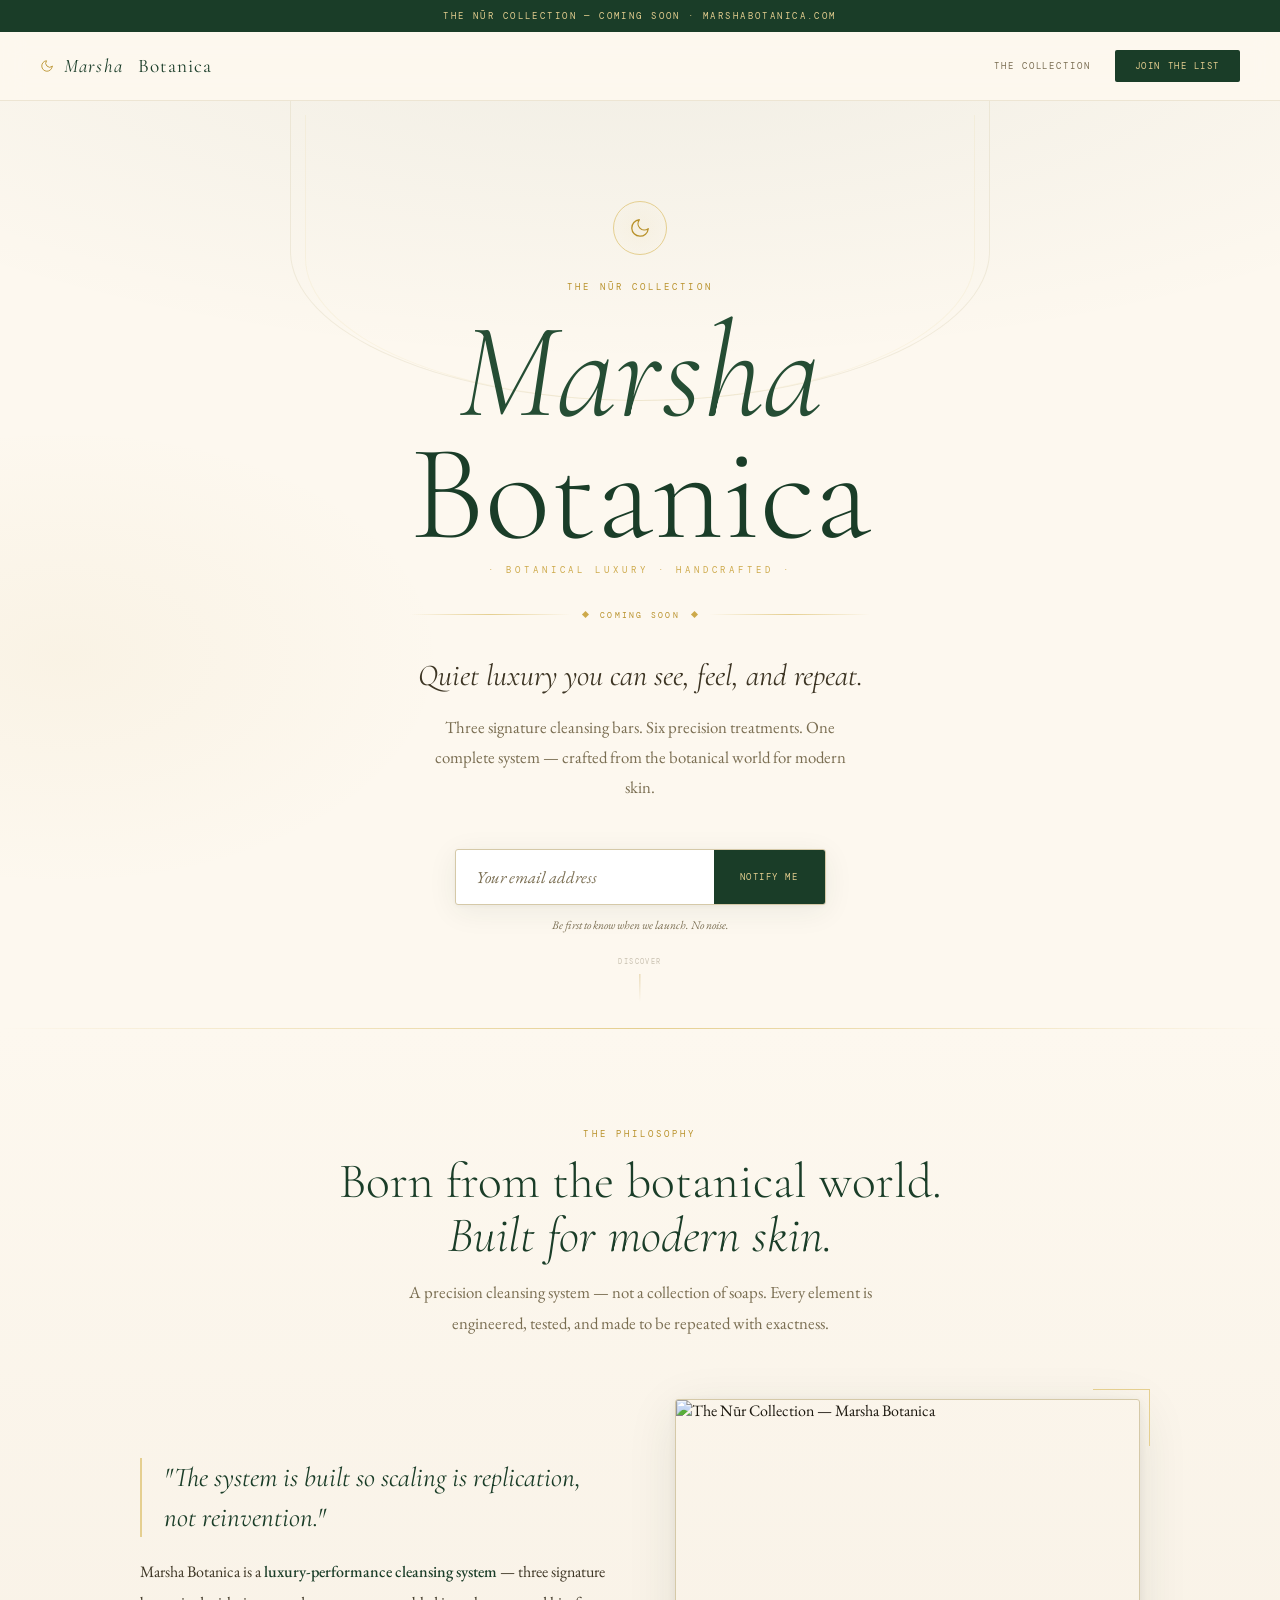
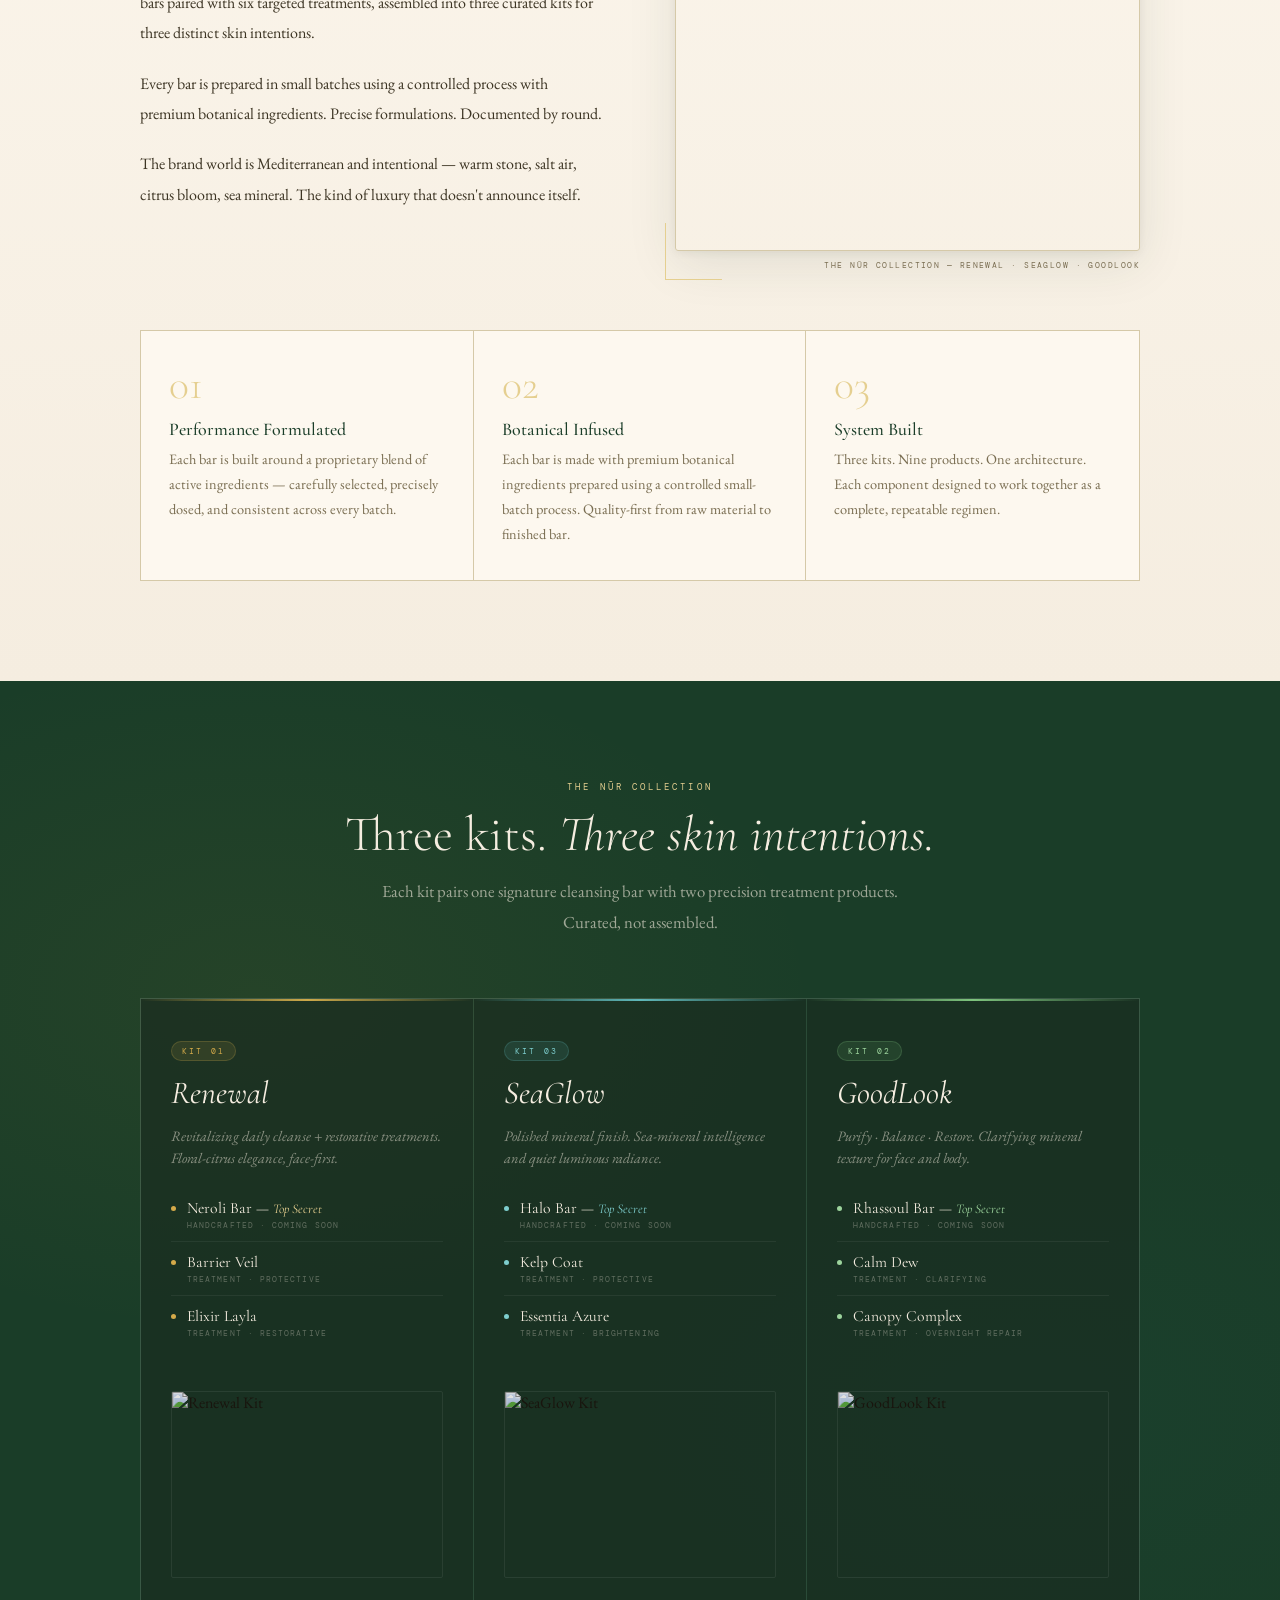
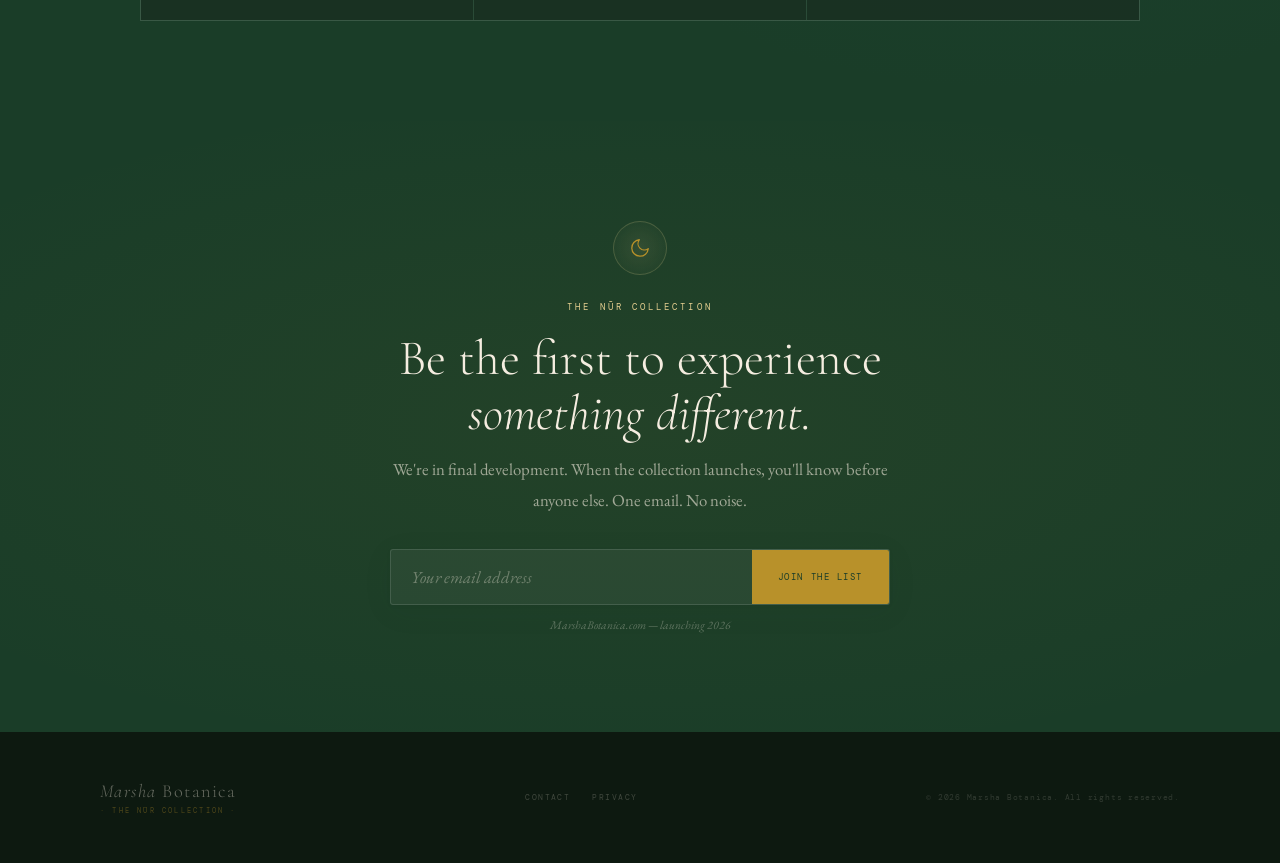
==== index.html @ dfa00654 "Rename 1-index.html to index.html" ====
<!DOCTYPE html>
<html lang="en">
<head>
<meta charset="UTF-8"/>
<meta name="viewport" content="width=device-width, initial-scale=1.0"/>
<title>Marsha Botanica</title>
<link href="https://fonts.googleapis.com/css2?family=Cormorant+Garamond:ital,wght@0,300;0,400;0,500;0,600;1,300;1,400;1,500;1,600&family=EB+Garamond:ital,wght@0,400;0,500;1,400&family=DM+Mono:wght@300;400;500&display=swap" rel="stylesheet"/>

<script>
// ╔══════════════════════════════════════════════════════════════╗
// ║   🌿  MARSHA BOTANICA — LAUNCH CONTROL PANEL                ║
// ║                                                              ║
// ║   Change false → true to turn each feature ON.              ║
// ║   Save the file and push to GitHub. That's it.              ║
// ╚══════════════════════════════════════════════════════════════╝

const SITE = {

  // ── PAGE ─────────────────────────────────────────────────────
  pageTitle:            "Marsha Botanica — Coming Soon",

  // ── ANNOUNCEMENT BAR (thin strip at top of page) ─────────────
  announcementBar:       true,
  announcementText:      "The Nūr Collection — Coming Soon · MarshaBotanica.com",
  //  At launch change to e.g.:
  //  "Now Available — Free shipping on first orders · Shop the Nūr Collection"

  // ── SHOP MODE ─────────────────────────────────────────────────
  //  false = waitlist / pre-launch mode
  //  true  = store is open, show Shop Now everywhere
  shopLive:              false,
  shopUrl:               "https://marshbotanica.myshopify.com",

  // ── HERO CALL-TO-ACTION ───────────────────────────────────────
  //  false = email signup form in hero
  //  true  = "Shop the Collection" button (only shown when shopLive = true)
  heroShopButton:        false,

  // ── NAV LINKS (show/hide each nav item) ──────────────────────
  navShowCollection:     true,
  navShowAbout:          false,   // turn on when About page is ready
  navShowGallery:        false,   // turn on when gallery is ready
  navShowStockist:       false,   // turn on when stockist info is ready

  // ── SECTIONS ─────────────────────────────────────────────────
  showStory:             true,    // Brand philosophy + pillars
  showKits:              true,    // The 3 Nūr Collection kits
  showMSM:               false,   // hidden — not disclosed publicly
  showGallery:           false,   // Photo gallery
  showAbout:             false,   // Founder / about section
  showStockist:          false,   // Where to buy / stockist list
  showEmailCapture:      true,    // Waitlist signup (bottom of page)

  // ── KIT PRICING & CART ───────────────────────────────────────
  //  false = kits show product list only (pre-launch)
  //  true  = kits show price and Add to Cart button
  showKitPrices:         false,
  showAddToCart:         false,
  kitPrices: {
    renewal:   "$68",
    seaglow:   "$68",
    goodlook:  "$68",
  },
  kitShopUrls: {
    renewal:   "#",   // paste Shopify product URL at launch
    seaglow:   "#",
    goodlook:  "#",
  },

  // ── EMAIL CAPTURE → SUPABASE ──────────────────────────────────
  supabaseUrl:           "https://ixvvidyjyajejjfaaajd.supabase.co",
  supabaseAnonKey:       "YOUR_SUPABASE_ANON_KEY",
  // Get anon key from: Supabase → Settings → API → anon public

  // ── SOCIAL LINKS ─────────────────────────────────────────────
  instagramUrl:          "#",     // paste Instagram URL when ready
  showInstagram:         false,

};

// ╔══════════════════════════════════════════════════════════════╗
// ║   END OF CONTROL PANEL — do not edit below this line        ║
// ╚══════════════════════════════════════════════════════════════╝
</script>

<style>
:root {
  --ivory:     #fdf8ef;
  --cream:     #f5ede0;
  --parchment: #f0e8d5;
  --forest:    #1a3d28;
  --forest-2:  #254d34;
  --gold:      #b8912a;
  --gold-2:    #cda94a;
  --gold-pale: #e5cf90;
  --text:      #1c180f;
  --text-2:    #3d3524;
  --text-3:    #7a6e52;
  --border:    #d5c9a8;
}
*{box-sizing:border-box;margin:0;padding:0;}
html{scroll-behavior:smooth;}
body{background:var(--ivory);color:var(--text);font-family:'EB Garamond',serif;overflow-x:hidden;}

/* ── ANNOUNCEMENT BAR ── */
#ann-bar{background:var(--forest);text-align:center;padding:10px 24px;
  font-family:'DM Mono',monospace;font-size:0.54rem;letter-spacing:0.28em;
  text-transform:uppercase;color:var(--gold-pale);}

/* ── NAV ── */
nav{position:sticky;top:0;z-index:100;padding:18px 40px;
  display:flex;align-items:center;justify-content:space-between;
  background:rgba(253,248,239,0.94);backdrop-filter:blur(12px);
  border-bottom:1px solid rgba(213,201,168,0.4);}
.nav-brand{font-family:'Cormorant Garamond',serif;font-size:1.2rem;font-weight:400;
  color:var(--forest);letter-spacing:0.06em;display:flex;align-items:center;
  gap:10px;text-decoration:none;}
.nav-right{display:flex;align-items:center;gap:24px;}
.nav-link{font-family:'DM Mono',monospace;font-size:0.54rem;letter-spacing:0.22em;
  text-transform:uppercase;color:var(--text-3);text-decoration:none;transition:color 0.2s;}
.nav-link:hover{color:var(--forest);}
.nav-cta{font-family:'DM Mono',monospace;font-size:0.54rem;letter-spacing:0.18em;
  text-transform:uppercase;background:var(--forest);color:var(--gold-pale);
  border:none;padding:10px 20px;border-radius:2px;cursor:pointer;
  text-decoration:none;transition:background 0.2s;}
.nav-cta:hover{background:var(--forest-2);}

/* ── HERO ── */
.hero{min-height:100vh;display:flex;flex-direction:column;align-items:center;
  justify-content:center;padding:100px 24px 80px;position:relative;overflow:hidden;
  background:
    radial-gradient(ellipse 140% 70% at 50% -10%,rgba(26,61,40,0.06) 0%,transparent 55%),
    radial-gradient(ellipse 60% 50% at 5% 60%,rgba(184,145,42,0.05) 0%,transparent 50%),
    var(--ivory);}
.hero-arch{position:absolute;top:0;left:50%;transform:translateX(-50%);
  width:min(700px,90vw);height:300px;border:1px solid rgba(213,201,168,0.3);
  border-top:none;border-radius:0 0 50% 50%;pointer-events:none;}
.hero-arch::before{content:'';position:absolute;top:14px;left:14px;right:14px;bottom:-1px;
  border:1px solid rgba(229,207,144,0.15);border-top:none;border-radius:0 0 50% 50%;}
.hero-inner{position:relative;z-index:2;display:flex;flex-direction:column;
  align-items:center;max-width:720px;width:100%;text-align:center;}
.moon-badge{width:54px;height:54px;border:1px solid var(--gold-pale);border-radius:50%;
  display:flex;align-items:center;justify-content:center;margin-bottom:26px;
  background:radial-gradient(circle,rgba(229,207,144,0.1),transparent);}
.moon-badge svg{width:22px;height:22px;}
.eyebrow{font-family:'DM Mono',monospace;font-size:0.55rem;letter-spacing:0.35em;
  color:var(--gold);text-transform:uppercase;margin-bottom:18px;}
.hero-name{font-family:'Cormorant Garamond',serif;font-size:clamp(4rem,11vw,8.5rem);
  font-weight:300;line-height:0.9;color:var(--forest);margin-bottom:8px;}
.hero-name em{font-style:italic;color:var(--forest-2);}
.hero-sub{font-family:'DM Mono',monospace;font-size:0.56rem;letter-spacing:0.44em;
  color:var(--gold-2);text-transform:uppercase;margin-bottom:34px;}
.rule{width:100%;max-width:460px;display:flex;align-items:center;gap:12px;margin:0 auto 34px;}
.rule-line{flex:1;height:1px;background:linear-gradient(90deg,transparent,var(--gold-pale),transparent);}
.rule-gem{width:5px;height:5px;background:var(--gold-2);transform:rotate(45deg);flex-shrink:0;}
.rule-label{font-family:'DM Mono',monospace;font-size:0.5rem;letter-spacing:0.28em;
  color:var(--gold);text-transform:uppercase;white-space:nowrap;}
.hero-tagline{font-family:'Cormorant Garamond',serif;font-size:clamp(1.3rem,3.2vw,1.9rem);
  font-weight:400;font-style:italic;color:var(--text-2);line-height:1.45;
  max-width:500px;margin-bottom:14px;}
.hero-desc{font-size:1.05rem;color:var(--text-3);line-height:1.8;
  max-width:440px;margin-bottom:46px;}

/* ── EMAIL FORM ── */
.form-wrap{width:100%;max-width:500px;margin-bottom:16px;}
.form-row{display:flex;border:1.5px solid var(--border);border-radius:3px;overflow:hidden;
  background:white;box-shadow:0 6px 30px rgba(26,61,40,0.07),0 1px 4px rgba(0,0,0,0.04);}
.form-input{flex:1;border:none;outline:none;padding:16px 20px;
  font-family:'EB Garamond',serif;font-size:1.05rem;color:var(--text);background:transparent;}
.form-input::placeholder{color:var(--text-3);font-style:italic;}
.form-btn{background:var(--forest);border:none;padding:16px 26px;
  font-family:'DM Mono',monospace;font-size:0.54rem;letter-spacing:0.18em;
  text-transform:uppercase;color:var(--gold-pale);cursor:pointer;
  transition:background 0.2s;white-space:nowrap;}
.form-btn:hover{background:var(--forest-2);}
.form-note{font-size:0.73rem;color:var(--text-3);font-style:italic;text-align:center;margin-top:12px;}
.form-success{display:none;padding:18px;border-radius:3px;text-align:center;
  border:1px solid rgba(26,61,40,0.15);background:rgba(26,61,40,0.04);}
.form-success p{font-family:'Cormorant Garamond',serif;font-size:1.1rem;font-style:italic;color:var(--forest);}

/* ── SHOP BUTTON ── */
.shop-btn{display:inline-block;background:var(--forest);color:var(--gold-pale);
  font-family:'DM Mono',monospace;font-size:0.6rem;letter-spacing:0.2em;
  text-transform:uppercase;padding:18px 44px;border-radius:2px;text-decoration:none;
  transition:background 0.2s;border:none;cursor:pointer;margin-bottom:14px;}
.shop-btn:hover{background:var(--forest-2);}
.shop-btn-ghost{font-family:'DM Mono',monospace;font-size:0.52rem;letter-spacing:0.18em;
  text-transform:uppercase;color:var(--text-3);text-decoration:none;
  border-bottom:1px solid var(--border);padding-bottom:2px;display:inline-block;
  margin-top:8px;transition:color 0.2s;}
.shop-btn-ghost:hover{color:var(--forest);}

.hero-scroll{position:absolute;bottom:26px;left:50%;transform:translateX(-50%);
  display:flex;flex-direction:column;align-items:center;gap:8px;
  opacity:0.4;animation:bob 2.8s ease-in-out infinite;}
.hero-scroll span{font-family:'DM Mono',monospace;font-size:0.44rem;letter-spacing:0.2em;
  color:var(--text-3);text-transform:uppercase;}
.scroll-line{width:1px;height:28px;background:linear-gradient(var(--gold),transparent);}
@keyframes bob{0%,100%{opacity:0.35;transform:translateX(-50%) translateY(0);}
  50%{opacity:0.55;transform:translateX(-50%) translateY(5px);}}

/* ── SHARED ── */
.wrap{max-width:1080px;margin:0 auto;padding:100px 40px;}
.sec-head{text-align:center;margin-bottom:60px;}
.sec-head .eyebrow{margin-bottom:14px;}
.sec-title{font-family:'Cormorant Garamond',serif;font-size:clamp(2rem,5vw,3.1rem);
  font-weight:300;color:var(--forest);line-height:1.1;}
.sec-title em{font-style:italic;}
.sec-body{font-size:1.05rem;color:var(--text-3);line-height:1.85;
  max-width:520px;margin:14px auto 0;}

/* ── STORY ── */
.story-section{background:linear-gradient(180deg,var(--ivory),var(--cream));position:relative;}
.story-section::before{content:'';position:absolute;top:0;left:0;right:0;height:1px;
  background:linear-gradient(90deg,transparent,var(--gold-pale),transparent);}
.story-grid{display:grid;grid-template-columns:1fr 1fr;gap:70px;align-items:center;}
.story-copy{display:flex;flex-direction:column;gap:20px;}
.story-pull{font-family:'Cormorant Garamond',serif;font-size:clamp(1.3rem,2.6vw,1.7rem);
  font-weight:400;font-style:italic;color:var(--forest);line-height:1.45;
  border-left:2px solid var(--gold-pale);padding-left:22px;}
.story-p{font-size:1rem;color:var(--text-2);line-height:1.9;}
.story-p strong{color:var(--forest);font-weight:500;}
.story-img-wrap{position:relative;}
.story-img-frame{border-radius:3px;overflow:hidden;border:1px solid var(--border);
  box-shadow:0 12px 50px rgba(26,61,40,0.1),0 2px 8px rgba(0,0,0,0.06);}
.story-img-frame img{width:100%;height:450px;object-fit:cover;object-position:center top;display:block;}
.story-img-cap{font-family:'DM Mono',monospace;font-size:0.5rem;letter-spacing:0.18em;
  color:var(--text-3);text-transform:uppercase;text-align:right;margin-top:9px;}
.story-img-wrap::before{content:'';position:absolute;top:-10px;right:-10px;
  width:56px;height:56px;border-top:1.5px solid var(--gold-pale);
  border-right:1.5px solid var(--gold-pale);pointer-events:none;}
.story-img-wrap::after{content:'';position:absolute;bottom:-10px;left:-10px;
  width:56px;height:56px;border-bottom:1.5px solid var(--gold-pale);
  border-left:1.5px solid var(--gold-pale);pointer-events:none;}
.pillars{display:grid;grid-template-columns:repeat(3,1fr);border:1px solid var(--border);margin-top:60px;}
.pillar{padding:34px 28px;border-right:1px solid var(--border);background:var(--ivory);transition:background 0.2s;}
.pillar:last-child{border-right:none;}
.pillar:hover{background:rgba(26,61,40,0.025);}
.p-num{font-family:'Cormorant Garamond',serif;font-size:2.6rem;font-weight:300;
  color:var(--gold-pale);line-height:1;margin-bottom:12px;}
.p-title{font-family:'Cormorant Garamond',serif;font-size:1.12rem;font-weight:500;
  color:var(--forest);margin-bottom:7px;}
.p-text{font-size:0.9rem;color:var(--text-3);line-height:1.72;}

/* ── KITS ── */
.kits-section{background:var(--forest);position:relative;overflow:hidden;}
.kits-section::before{content:'';position:absolute;inset:0;
  background:radial-gradient(ellipse 80% 60% at 20% 30%,rgba(184,145,42,0.07) 0%,transparent 55%),
             radial-gradient(ellipse 70% 50% at 80% 70%,rgba(30,92,94,0.09) 0%,transparent 55%);}
.kits-wrap{max-width:1080px;margin:0 auto;padding:100px 40px;position:relative;z-index:1;}
.kits-section .sec-title{color:var(--cream);}
.kits-section .sec-body{color:rgba(245,237,224,0.6);}
.kits-section .eyebrow{color:var(--gold-pale);}
.kits-grid{display:grid;grid-template-columns:repeat(3,1fr);gap:1px;
  background:rgba(255,255,255,0.07);border:1px solid rgba(255,255,255,0.07);margin-top:16px;}
.kit{padding:42px 30px;background:rgba(12,28,18,0.55);display:flex;flex-direction:column;
  gap:16px;position:relative;overflow:hidden;transition:background 0.25s;}
.kit:hover{background:rgba(18,38,24,0.75);}
.kit-topbar{position:absolute;top:0;left:0;right:0;height:2px;}
.kit.renewal .kit-topbar{background:linear-gradient(90deg,transparent,#cda94a,transparent);}
.kit.seaglow  .kit-topbar{background:linear-gradient(90deg,transparent,#5fb8ba,transparent);}
.kit.goodlook .kit-topbar{background:linear-gradient(90deg,transparent,#7ec47e,transparent);}
.kit-badge{font-family:'DM Mono',monospace;font-size:0.5rem;letter-spacing:0.28em;
  text-transform:uppercase;padding:4px 10px;border-radius:20px;align-self:flex-start;}
.kit.renewal .kit-badge{background:rgba(205,169,74,0.12);color:#d4aa4a;border:1px solid rgba(205,169,74,0.22);}
.kit.seaglow  .kit-badge{background:rgba(95,184,186,0.12);color:#7ecece;border:1px solid rgba(95,184,186,0.22);}
.kit.goodlook .kit-badge{background:rgba(126,196,126,0.12);color:#9dd49d;border:1px solid rgba(126,196,126,0.22);}
.kit-name{font-family:'Cormorant Garamond',serif;font-size:2rem;font-weight:400;
  font-style:italic;color:var(--cream);line-height:1;}
.kit-tagline{font-size:0.9rem;color:rgba(245,237,224,0.5);font-style:italic;line-height:1.5;}
.kit-products{display:flex;flex-direction:column;margin-top:4px;}
.kit-product{display:flex;align-items:flex-start;gap:11px;
  padding:11px 0;border-bottom:1px solid rgba(255,255,255,0.06);}
.kit-product:last-child{border-bottom:none;}
.kp-dot{width:5px;height:5px;border-radius:50%;flex-shrink:0;margin-top:7px;}
.kit.renewal .kp-dot{background:#d4aa4a;}
.kit.seaglow  .kp-dot{background:#7ecece;}
.kit.goodlook .kp-dot{background:#9dd49d;}
.kp-name{font-family:'Cormorant Garamond',serif;font-size:0.98rem;color:var(--cream);}
.kp-type{font-family:'DM Mono',monospace;font-size:0.48rem;letter-spacing:0.14em;
  text-transform:uppercase;color:rgba(245,237,224,0.32);margin-top:2px;}
.kit-price-tag{font-family:'Cormorant Garamond',serif;font-size:1.5rem;
  color:var(--gold-pale);margin-top:6px;}
.kit-cart-btn{display:block;text-align:center;padding:13px;margin-top:6px;border-radius:2px;
  font-family:'DM Mono',monospace;font-size:0.52rem;letter-spacing:0.18em;
  text-transform:uppercase;text-decoration:none;transition:opacity 0.2s;border:none;cursor:pointer;}
.kit.renewal .kit-cart-btn{background:#cda94a;color:var(--forest);}
.kit.seaglow  .kit-cart-btn{background:#5fb8ba;color:var(--forest);}
.kit.goodlook .kit-cart-btn{background:#7ec47e;color:var(--forest);}
.kit-cart-btn:hover{opacity:0.85;}
.kit-photo{margin-top:10px;border-radius:2px;overflow:hidden;border:1px solid rgba(255,255,255,0.07);}
.kit-photo img{width:100%;height:185px;object-fit:cover;object-position:center 25%;display:block;
  filter:brightness(0.88) saturate(0.92);transition:transform 0.4s,filter 0.3s;}
.kit:hover .kit-photo img{transform:scale(1.04);filter:brightness(0.96) saturate(1.02);}

/* ── MSM ── */
.msm-section{background:var(--parchment);position:relative;}
.msm-section::before,.msm-section::after{content:'';position:absolute;left:0;right:0;height:1px;
  background:linear-gradient(90deg,transparent,var(--gold-pale),transparent);}
.msm-section::before{top:0;}.msm-section::after{bottom:0;}
.msm-grid{display:grid;grid-template-columns:1fr 1.5fr;gap:70px;align-items:start;}
.msm-stats{display:flex;flex-direction:column;gap:1px;}
.stat-card{background:var(--ivory);border:1px solid var(--border);padding:24px 26px;transition:border-color 0.2s;}
.stat-card:hover{border-color:var(--gold-pale);}
.stat-label{font-family:'DM Mono',monospace;font-size:0.5rem;letter-spacing:0.22em;
  text-transform:uppercase;color:var(--gold);margin-bottom:5px;}
.stat-val{font-family:'Cormorant Garamond',serif;font-size:1.4rem;font-weight:500;
  color:var(--forest);margin-bottom:4px;}
.stat-note{font-size:0.87rem;color:var(--text-3);line-height:1.65;}
.msm-copy{display:flex;flex-direction:column;gap:18px;}
.msm-title{font-family:'Cormorant Garamond',serif;font-size:clamp(1.8rem,3.8vw,2.6rem);
  font-weight:300;color:var(--forest);line-height:1.15;}
.msm-title em{font-style:italic;}
.msm-p{font-size:1rem;color:var(--text-2);line-height:1.9;}
.msm-note{font-family:'DM Mono',monospace;font-size:0.58rem;letter-spacing:0.12em;color:var(--gold);
  line-height:1.7;border-left:2px solid var(--gold-pale);padding:10px 16px;
  background:rgba(184,145,42,0.03);}

/* ── GALLERY ── */
.gallery-section{background:var(--cream);position:relative;}
.gallery-section::before{content:'';position:absolute;top:0;left:0;right:0;height:1px;
  background:linear-gradient(90deg,transparent,var(--gold-pale),transparent);}
.gallery-grid{display:grid;grid-template-columns:repeat(3,1fr);gap:3px;margin-top:48px;}
.gallery-cell{overflow:hidden;border-radius:2px;aspect-ratio:1;}
.gallery-cell img{width:100%;height:100%;object-fit:cover;transition:transform 0.4s;}
.gallery-cell:hover img{transform:scale(1.04);}
.gallery-placeholder{background:rgba(26,61,40,0.04);border:1px dashed var(--border);
  display:flex;align-items:center;justify-content:center;aspect-ratio:1;border-radius:2px;}
.gallery-placeholder span{font-family:'DM Mono',monospace;font-size:0.5rem;
  letter-spacing:0.18em;text-transform:uppercase;color:var(--text-3);}

/* ── ABOUT (placeholder) ── */
.about-section{background:var(--ivory);position:relative;}
.about-section::before{content:'';position:absolute;top:0;left:0;right:0;height:1px;
  background:linear-gradient(90deg,transparent,var(--gold-pale),transparent);}

/* ── STOCKIST (placeholder) ── */
.stockist-section{background:var(--cream);position:relative;}

/* ── NOTIFY / BOTTOM CTA ── */
.notify-section{background:var(--forest);text-align:center;position:relative;overflow:hidden;}
.notify-section::before{content:'';position:absolute;inset:0;
  background:radial-gradient(ellipse 100% 80% at 50% 50%,rgba(184,145,42,0.06) 0%,transparent 70%);}
.notify-inner{max-width:580px;margin:0 auto;padding:100px 24px;position:relative;z-index:1;}
.notify-section .sec-title{color:var(--cream);}
.notify-section .sec-body{color:rgba(245,237,224,0.6);}
.notify-section .eyebrow{color:var(--gold-pale);}
.notify-form .form-row{border-color:rgba(255,255,255,0.12);background:rgba(255,255,255,0.05);}
.notify-form .form-input{color:var(--cream);}
.notify-form .form-input::placeholder{color:rgba(245,237,224,0.35);}
.notify-form .form-btn{background:var(--gold);color:var(--forest);}
.notify-form .form-btn:hover{background:var(--gold-2);}
.notify-form .form-note{color:rgba(245,237,224,0.3);}
.notify-form .form-success{border-color:rgba(205,169,74,0.3);background:rgba(205,169,74,0.08);}
.notify-form .form-success p{color:var(--gold-pale);}

/* ── FOOTER ── */
footer{background:#0d1910;padding:48px 40px;}
.footer-inner{max-width:1080px;margin:0 auto;display:flex;align-items:center;
  justify-content:space-between;flex-wrap:wrap;gap:20px;}
.footer-brand-name{font-family:'Cormorant Garamond',serif;font-size:1.15rem;font-weight:300;
  color:rgba(245,237,224,0.38);letter-spacing:0.08em;}
.footer-brand-sub{font-family:'DM Mono',monospace;font-size:0.46rem;letter-spacing:0.3em;
  text-transform:uppercase;color:rgba(184,145,42,0.38);margin-top:4px;}
.footer-links{display:flex;gap:22px;flex-wrap:wrap;}
.footer-links a{font-family:'DM Mono',monospace;font-size:0.5rem;letter-spacing:0.18em;
  text-transform:uppercase;color:rgba(245,237,224,0.22);text-decoration:none;transition:color 0.2s;}
.footer-links a:hover{color:var(--gold-pale);}
.footer-copy{font-family:'DM Mono',monospace;font-size:0.48rem;
  color:rgba(245,237,224,0.16);letter-spacing:0.1em;}

/* ── ANIMATION ── */
.reveal{opacity:0;transform:translateY(20px);transition:opacity 0.72s ease,transform 0.72s ease;}
.reveal.in{opacity:1;transform:translateY(0);}
.reveal.d1{transition-delay:0.1s;}.reveal.d2{transition-delay:0.21s;}
.reveal.d3{transition-delay:0.32s;}.reveal.d4{transition-delay:0.43s;}

/* ── RESPONSIVE ── */
@media(max-width:820px){
  nav{padding:14px 18px;}
  .wrap,.kits-wrap{padding:68px 18px;}
  .story-grid,.msm-grid{grid-template-columns:1fr;gap:40px;}
  .story-img-wrap{display:none;}
  .kits-grid,.pillars,.gallery-grid{grid-template-columns:1fr;}
  .pillar{border-right:none;border-bottom:1px solid var(--border);}
  .pillar:last-child{border-bottom:none;}
  .footer-inner{flex-direction:column;align-items:flex-start;}
}
</style>
</head>
<body>

<!-- ══════════════════════════ ANNOUNCEMENT BAR ══ -->
<div id="ann-bar"></div>

<!-- ══════════════════════════════════════ NAV ══ -->
<nav>
  <a href="#" class="nav-brand">
    <svg width="14" height="14" viewBox="0 0 24 24" fill="none">
      <path d="M21 12.79A9 9 0 1 1 11.21 3 7 7 0 0 0 21 12.79z" stroke="#b8912a" stroke-width="1.5" stroke-linecap="round" stroke-linejoin="round"/>
    </svg>
    <em style="font-style:italic">Marsha</em>&nbsp;Botanica
  </a>
  <div class="nav-right" id="nav-right"></div>
</nav>

<!-- ══════════════════════════════════════ HERO ══ -->
<section class="hero">
  <div class="hero-arch"></div>
  <div class="hero-inner">
    <div class="moon-badge">
      <svg viewBox="0 0 24 24" fill="none"><path d="M21 12.79A9 9 0 1 1 11.21 3 7 7 0 0 0 21 12.79z" stroke="#b8912a" stroke-width="1.4" stroke-linecap="round" stroke-linejoin="round"/></svg>
    </div>
    <p class="eyebrow">The Nūr Collection</p>
    <h1 class="hero-name"><em>Marsha</em><br>Botanica</h1>
    <p class="hero-sub">· Botanical Luxury · Handcrafted ·</p>
    <div class="rule">
      <div class="rule-line"></div>
      <div class="rule-gem"></div>
      <span class="rule-label" id="hero-badge"></span>
      <div class="rule-gem"></div>
      <div class="rule-line"></div>
    </div>
    <p class="hero-tagline">Quiet luxury you can see, feel, and repeat.</p>
    <p class="hero-desc">Three signature cleansing bars. Six precision treatments. One complete system — crafted from the botanical world for modern skin.</p>
    <div id="hero-cta"></div>
  </div>
  <div class="hero-scroll">
    <span>Discover</span>
    <div class="scroll-line"></div>
  </div>
</section>

<!-- ══════════════════════════════════ STORY ══ -->
<section class="story-section" id="story-section">
  <div class="wrap">
    <div class="sec-head reveal">
      <p class="eyebrow">The Philosophy</p>
      <h2 class="sec-title">Born from the botanical world.<br><em>Built for modern skin.</em></h2>
      <p class="sec-body">A precision cleansing system — not a collection of soaps. Every element is engineered, tested, and made to be repeated with exactness.</p>
    </div>
    <div class="story-grid">
      <div class="story-copy reveal d1">
        <p class="story-pull">"The system is built so scaling is replication, not reinvention."</p>
        <p class="story-p">Marsha Botanica is a <strong>luxury-performance cleansing system</strong> — three signature bars paired with six targeted treatments, assembled into three curated kits for three distinct skin intentions.</p>
        <p class="story-p">Every bar is prepared in small batches using a controlled process with premium botanical ingredients. Precise formulations. Documented by round.</p>
        <p class="story-p">The brand world is Mediterranean and intentional — warm stone, salt air, citrus bloom, sea mineral. The kind of luxury that doesn't announce itself.</p>
      </div>
      <div class="story-img-wrap reveal d2">
        <div class="story-img-frame">
          <img src="img-display-all.png" alt="The Nūr Collection — Marsha Botanica"/>
        </div>
        <p class="story-img-cap">The Nūr Collection — Renewal · SeaGlow · GoodLook</p>
      </div>
    </div>
    <div class="pillars reveal d1">
      <div class="pillar">
        <div class="p-num">01</div>
        <div class="p-title">Performance Formulated</div>
        <p class="p-text">Each bar is built around a proprietary blend of active ingredients — carefully selected, precisely dosed, and consistent across every batch.</p>
      </div>
      <div class="pillar">
        <div class="p-num">02</div>
        <div class="p-title">Botanical Infused</div>
        <p class="p-text">Each bar is made with premium botanical ingredients prepared using a controlled small-batch process. Quality-first from raw material to finished bar.</p>
      </div>
      <div class="pillar">
        <div class="p-num">03</div>
        <div class="p-title">System Built</div>
        <p class="p-text">Three kits. Nine products. One architecture. Each component designed to work together as a complete, repeatable regimen.</p>
      </div>
    </div>
  </div>
</section>

<!-- ══════════════════════════════════════ KITS ══ -->
<section class="kits-section" id="kits-section">
  <div class="kits-wrap">
    <div class="sec-head reveal">
      <p class="eyebrow">The Nūr Collection</p>
      <h2 class="sec-title">Three kits. <em>Three skin intentions.</em></h2>
      <p class="sec-body">Each kit pairs one signature cleansing bar with two precision treatment products. Curated, not assembled.</p>
    </div>
    <div class="kits-grid">

      <div class="kit renewal reveal d1">
        <div class="kit-topbar"></div>
        <span class="kit-badge">Kit 01</span>
        <div class="kit-name">Renewal</div>
        <div class="kit-tagline">Revitalizing daily cleanse + restorative treatments. Floral-citrus elegance, face-first.</div>
        <div class="kit-products">
          <div class="kit-product"><div class="kp-dot"></div><div><div class="kp-name">Neroli Bar — <em style="color:var(--gold-pale);font-size:0.85em">Top Secret</em></div><div class="kp-type">Handcrafted · Coming Soon</div></div></div>
          <div class="kit-product"><div class="kp-dot"></div><div><div class="kp-name">Barrier Veil</div><div class="kp-type">Treatment · Protective</div></div></div>
          <div class="kit-product"><div class="kp-dot"></div><div><div class="kp-name">Elixir Layla</div><div class="kp-type">Treatment · Restorative</div></div></div>
        </div>
        <div id="commerce-renewal"></div>
        <div class="kit-photo"><img src="img-renewal.png" alt="Renewal Kit"/></div>
      </div>

      <div class="kit seaglow reveal d2">
        <div class="kit-topbar"></div>
        <span class="kit-badge">Kit 03</span>
        <div class="kit-name">SeaGlow</div>
        <div class="kit-tagline">Polished mineral finish. Sea-mineral intelligence and quiet luminous radiance.</div>
        <div class="kit-products">
          <div class="kit-product"><div class="kp-dot"></div><div><div class="kp-name">Halo Bar — <em style="color:#7ecece;font-size:0.85em">Top Secret</em></div><div class="kp-type">Handcrafted · Coming Soon</div></div></div>
          <div class="kit-product"><div class="kp-dot"></div><div><div class="kp-name">Kelp Coat</div><div class="kp-type">Treatment · Protective</div></div></div>
          <div class="kit-product"><div class="kp-dot"></div><div><div class="kp-name">Essentia Azure</div><div class="kp-type">Treatment · Brightening</div></div></div>
        </div>
        <div id="commerce-seaglow"></div>
        <div class="kit-photo"><img src="img-seaglow.png" alt="SeaGlow Kit"/></div>
      </div>

      <div class="kit goodlook reveal d3">
        <div class="kit-topbar"></div>
        <span class="kit-badge">Kit 02</span>
        <div class="kit-name">GoodLook</div>
        <div class="kit-tagline">Purify · Balance · Restore. Clarifying mineral texture for face and body.</div>
        <div class="kit-products">
          <div class="kit-product"><div class="kp-dot"></div><div><div class="kp-name">Rhassoul Bar — <em style="color:#9dd49d;font-size:0.85em">Top Secret</em></div><div class="kp-type">Handcrafted · Coming Soon</div></div></div>
          <div class="kit-product"><div class="kp-dot"></div><div><div class="kp-name">Calm Dew</div><div class="kp-type">Treatment · Clarifying</div></div></div>
          <div class="kit-product"><div class="kp-dot"></div><div><div class="kp-name">Canopy Complex</div><div class="kp-type">Treatment · Overnight Repair</div></div></div>
        </div>
        <div id="commerce-goodlook"></div>
        <div class="kit-photo"><img src="img-goodlook.png" alt="GoodLook Kit"/></div>
      </div>

    </div>
  </div>
</section>

<!-- ingredient section — unlocks at launch -->

<!-- ══════════════════════════════════ GALLERY ══ -->
<section class="gallery-section" id="gallery-section">
  <div class="wrap">
    <div class="sec-head reveal">
      <p class="eyebrow">The Collection</p>
      <h2 class="sec-title">Crafted with <em>intention.</em></h2>
    </div>
    <div class="gallery-grid" id="gallery-grid"></div>
  </div>
</section>

<!-- ═══════════════════════════════════ ABOUT ══ -->
<section class="about-section" id="about-section">
  <div class="wrap">
    <div class="sec-head reveal">
      <p class="eyebrow">The Founder</p>
      <h2 class="sec-title">About <em>Marsha Botanica.</em></h2>
      <p class="sec-body">Coming soon.</p>
    </div>
  </div>
</section>

<!-- ═══════════════════════════════ STOCKIST ══ -->
<section class="stockist-section" id="stockist-section">
  <div class="wrap">
    <div class="sec-head reveal">
      <p class="eyebrow">Where to Find Us</p>
      <h2 class="sec-title">Stockists &amp; <em>Partners.</em></h2>
      <p class="sec-body">Coming soon.</p>
    </div>
  </div>
</section>

<!-- ════════════════════════════════ NOTIFY ══ -->
<section class="notify-section" id="notify-section">
  <div class="notify-inner" id="notify-inner"></div>
</section>

<!-- ══════════════════════════════════ FOOTER ══ -->
<footer>
  <div class="footer-inner">
    <div>
      <div class="footer-brand-name"><em>Marsha</em> Botanica</div>
      <div class="footer-brand-sub">· The Nūr Collection ·</div>
    </div>
    <div class="footer-links" id="footer-links"></div>
    <p class="footer-copy">© 2026 Marsha Botanica. All rights reserved.</p>
  </div>
</footer>

<script>
(function() {

  // ── PAGE TITLE
  document.title = SITE.pageTitle;

  // ── ANNOUNCEMENT BAR
  const bar = document.getElementById('ann-bar');
  bar.style.display = SITE.announcementBar ? 'block' : 'none';
  if (SITE.announcementBar) bar.textContent = SITE.announcementText;

  // ── HERO BADGE
  document.getElementById('hero-badge').textContent =
    SITE.shopLive ? 'Now Available' : 'Coming Soon';

  // ── NAV
  let nav = '';
  if (SITE.navShowCollection) nav += `<a href="#kits-section" class="nav-link">The Collection</a>`;
  if (SITE.navShowAbout)      nav += `<a href="#about-section" class="nav-link">About</a>`;
  if (SITE.navShowGallery)    nav += `<a href="#gallery-section" class="nav-link">Gallery</a>`;
  if (SITE.navShowStockist)   nav += `<a href="#stockist-section" class="nav-link">Stockist</a>`;
  nav += SITE.shopLive
    ? `<a href="${SITE.shopUrl}" class="nav-cta">Shop Now</a>`
    : `<a href="#notify-section" class="nav-cta">Join the List</a>`;
  document.getElementById('nav-right').innerHTML = nav;

  // ── HERO CTA
  const heroCTA = document.getElementById('hero-cta');
  if (SITE.shopLive && SITE.heroShopButton) {
    heroCTA.innerHTML = `
      <a href="${SITE.shopUrl}" class="shop-btn">Shop the Collection</a><br>
      <a href="#story-section" class="shop-btn-ghost">Learn more</a>`;
  } else if (SITE.showEmailCapture) {
    heroCTA.innerHTML = `
      <div class="form-wrap">
        <form class="form-row" id="hero-form" onsubmit="captureEmail(event,'hero-form','hero-ok')">
          <input class="form-input" type="email" placeholder="Your email address" required/>
          <button class="form-btn" type="submit">Notify Me</button>
        </form>
        <div class="form-success" id="hero-ok"><p>You're on the list. We'll be in touch.</p></div>
        <p class="form-note">Be first to know when we launch. No noise.</p>
      </div>`;
  }

  // ── SECTIONS visibility
  const show = (id, visible) => {
    const el = document.getElementById(id);
    if (el) el.style.display = visible ? '' : 'none';
  };
  show('story-section',    SITE.showStory);
  show('kits-section',     SITE.showKits);
  show('msm-section',      SITE.showMSM);
  show('gallery-section',  SITE.showGallery);
  show('about-section',    SITE.showAbout);
  show('stockist-section', SITE.showStockist);
  show('notify-section',   SITE.showEmailCapture || SITE.shopLive);

  // ── KIT COMMERCE (prices + cart buttons)
  [
    { key: 'renewal',  label: 'Renewal'  },
    { key: 'seaglow',  label: 'SeaGlow'  },
    { key: 'goodlook', label: 'GoodLook' },
  ].forEach(({ key }) => {
    const el = document.getElementById(`commerce-${key}`);
    if (!el) return;
    let html = '';
    if (SITE.showKitPrices)
      html += `<div class="kit-price-tag">${SITE.kitPrices[key]}</div>`;
    if (SITE.showAddToCart && SITE.shopLive)
      html += `<a href="${SITE.kitShopUrls[key]}" class="kit-cart-btn">Add to Cart</a>`;
    el.innerHTML = html;
  });

  // ── GALLERY
  if (SITE.showGallery) {
    const imgs = [
      { src: 'img-renewal.png',     alt: 'Renewal Kit' },
      { src: 'img-seaglow.png',     alt: 'SeaGlow Kit' },
      { src: 'img-goodlook.png',    alt: 'GoodLook Kit' },
      { src: 'img-display-all.png', alt: 'The Nūr Collection' },
      null, null,
    ];
    document.getElementById('gallery-grid').innerHTML = imgs.map(img =>
      img
        ? `<div class="gallery-cell"><img src="${img.src}" alt="${img.alt}"/></div>`
        : `<div class="gallery-placeholder"><span>Coming Soon</span></div>`
    ).join('');
  }

  // ── BOTTOM NOTIFY / SHOP CTA
  const notifyInner = document.getElementById('notify-inner');
  if (notifyInner) {
    const moonSVG = `<div class="moon-badge" style="margin:0 auto 26px;border-color:rgba(229,207,144,0.2);">
      <svg viewBox="0 0 24 24" fill="none"><path d="M21 12.79A9 9 0 1 1 11.21 3 7 7 0 0 0 21 12.79z" stroke="#b8912a" stroke-width="1.4" stroke-linecap="round" stroke-linejoin="round"/></svg>
    </div>`;

    if (SITE.shopLive) {
      notifyInner.innerHTML = `
        ${moonSVG}
        <p class="eyebrow reveal">The Nūr Collection</p>
        <h2 class="sec-title reveal d1">The collection<br><em>is here.</em></h2>
        <p class="sec-body reveal d2" style="margin-bottom:40px">Three signature bars. Six precision treatments. Three curated kits. Ready for you now.</p>
        <a href="${SITE.shopUrl}" class="shop-btn reveal d3">Shop the Collection</a>`;
    } else {
      notifyInner.innerHTML = `
        ${moonSVG}
        <p class="eyebrow reveal">The Nūr Collection</p>
        <h2 class="sec-title reveal d1">Be the first to experience<br><em>something different.</em></h2>
        <p class="sec-body reveal d2">We're in final development. When the collection launches, you'll know before anyone else. One email. No noise.</p>
        <div class="form-wrap notify-form reveal d3" style="margin:32px auto 0">
          <form class="form-row" id="notify-form" onsubmit="captureEmail(event,'notify-form','notify-ok')">
            <input class="form-input" type="email" placeholder="Your email address" required/>
            <button class="form-btn" type="submit">Join the List</button>
          </form>
          <div class="form-success" id="notify-ok"><p>You're on the list. We'll be in touch.</p></div>
          <p class="form-note">MarshaBotanica.com — launching 2026</p>
        </div>`;
    }
  }

  // ── FOOTER LINKS
  let fl = `<a href="mailto:hello@marshbotanica.com">Contact</a>`;
  if (SITE.navShowAbout)    fl += `<a href="#about-section">About</a>`;
  if (SITE.navShowStockist) fl += `<a href="#stockist-section">Stockist</a>`;
  if (SITE.showInstagram)   fl += `<a href="${SITE.instagramUrl}" target="_blank">Instagram</a>`;
  fl += `<a href="#">Privacy</a>`;
  document.getElementById('footer-links').innerHTML = fl;

  // ── SCROLL REVEAL
  const io = new IntersectionObserver(entries =>
    entries.forEach(e => { if (e.isIntersecting) e.target.classList.add('in'); }),
    { threshold: 0.1 }
  );
  document.querySelectorAll('.reveal').forEach(el => io.observe(el));

})();

// ── EMAIL CAPTURE → SUPABASE waitlist table
async function captureEmail(e, formId, successId) {
  e.preventDefault();
  const form    = document.getElementById(formId);
  const success = document.getElementById(successId);
  const email   = form.querySelector('input[type=email]').value;

  try {
    const res = await fetch(`${SITE.supabaseUrl}/rest/v1/waitlist`, {
      method: 'POST',
      headers: {
        'Content-Type':  'application/json',
        'apikey':        SITE.supabaseAnonKey,
        'Authorization': `Bearer ${SITE.supabaseAnonKey}`,
        'Prefer':        'return=minimal',
      },
      body: JSON.stringify({ email, source: 'website' }),
    });
    // 201 = saved  |  409 = duplicate (already on list) — both = success to user
    if (res.ok || res.status === 409) {
      form.style.display    = 'none';
      success.style.display = 'block';
    } else {
      throw new Error(`HTTP ${res.status}`);
    }
  } catch (err) {
    console.error('Email capture error:', err);
    // Show success anyway — never leave user hanging
    form.style.display    = 'none';
    success.style.display = 'block';
  }
}
</script>
</body>
</html>
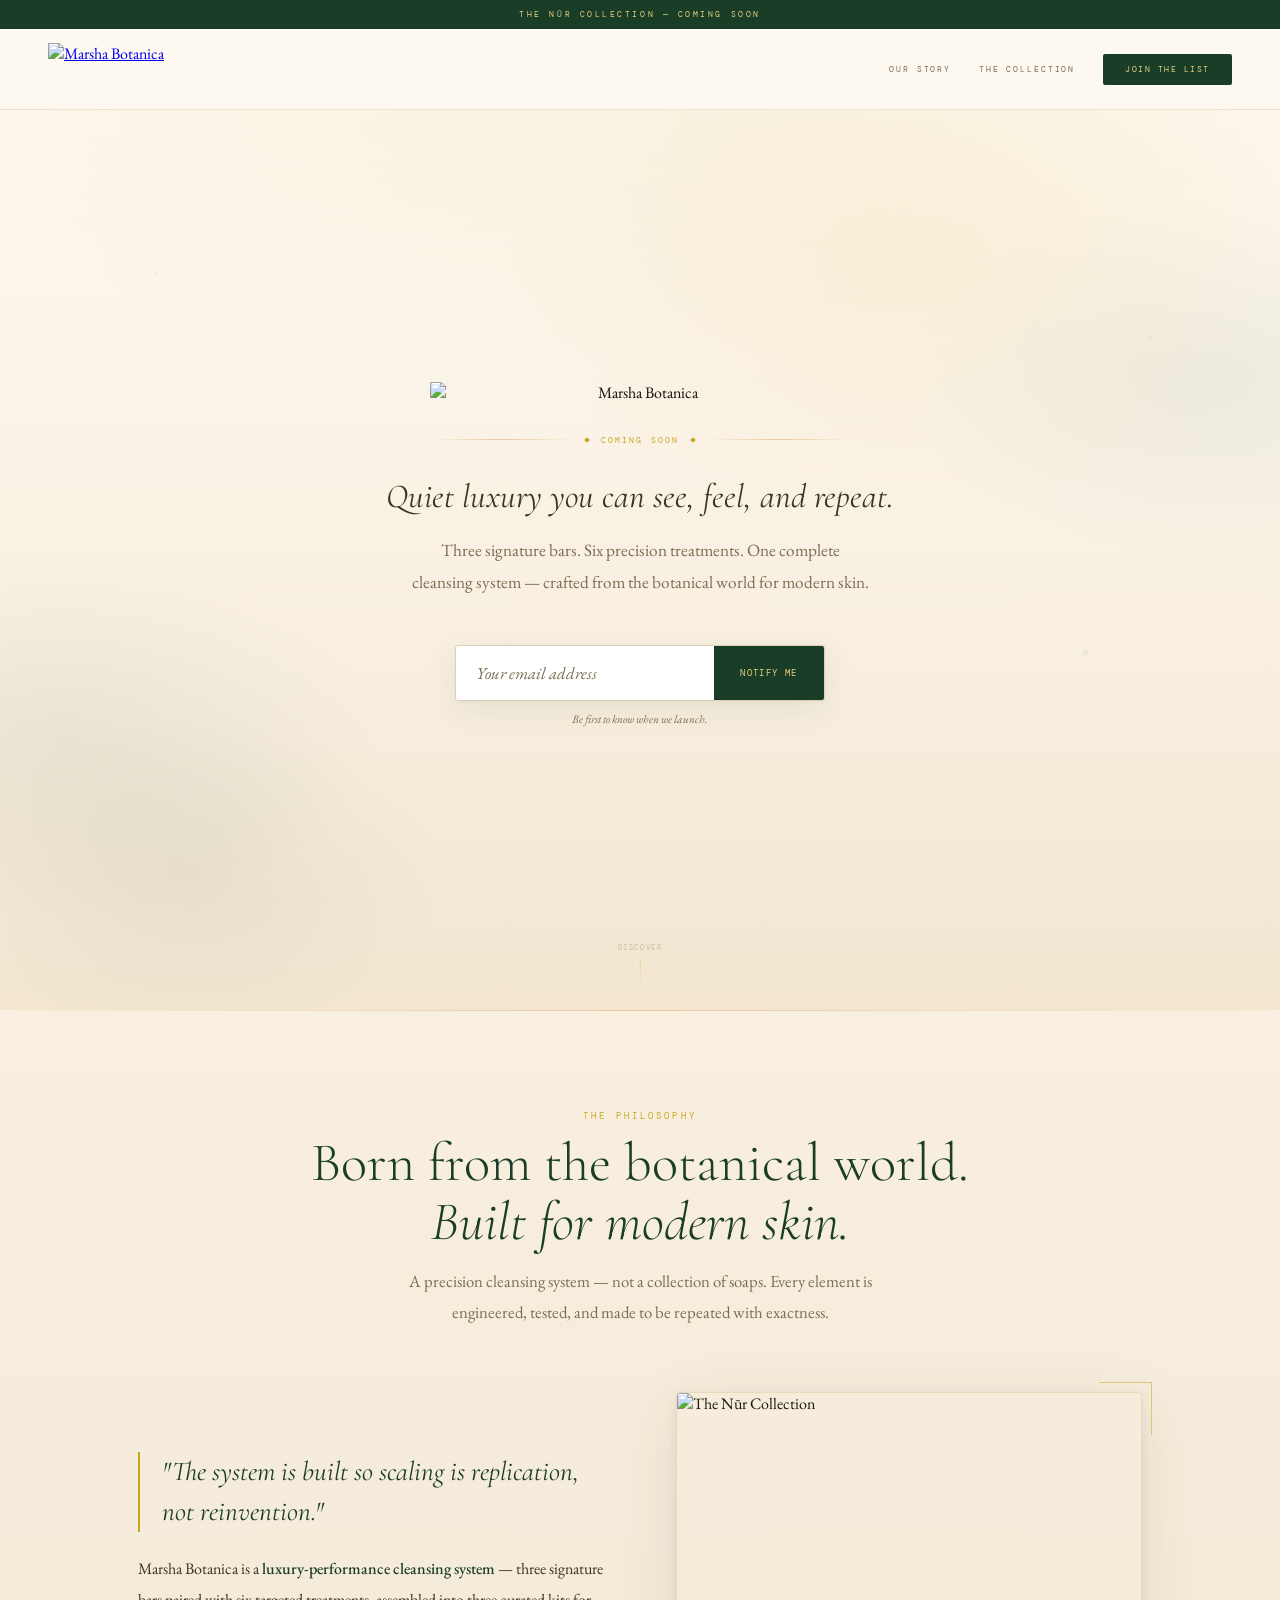
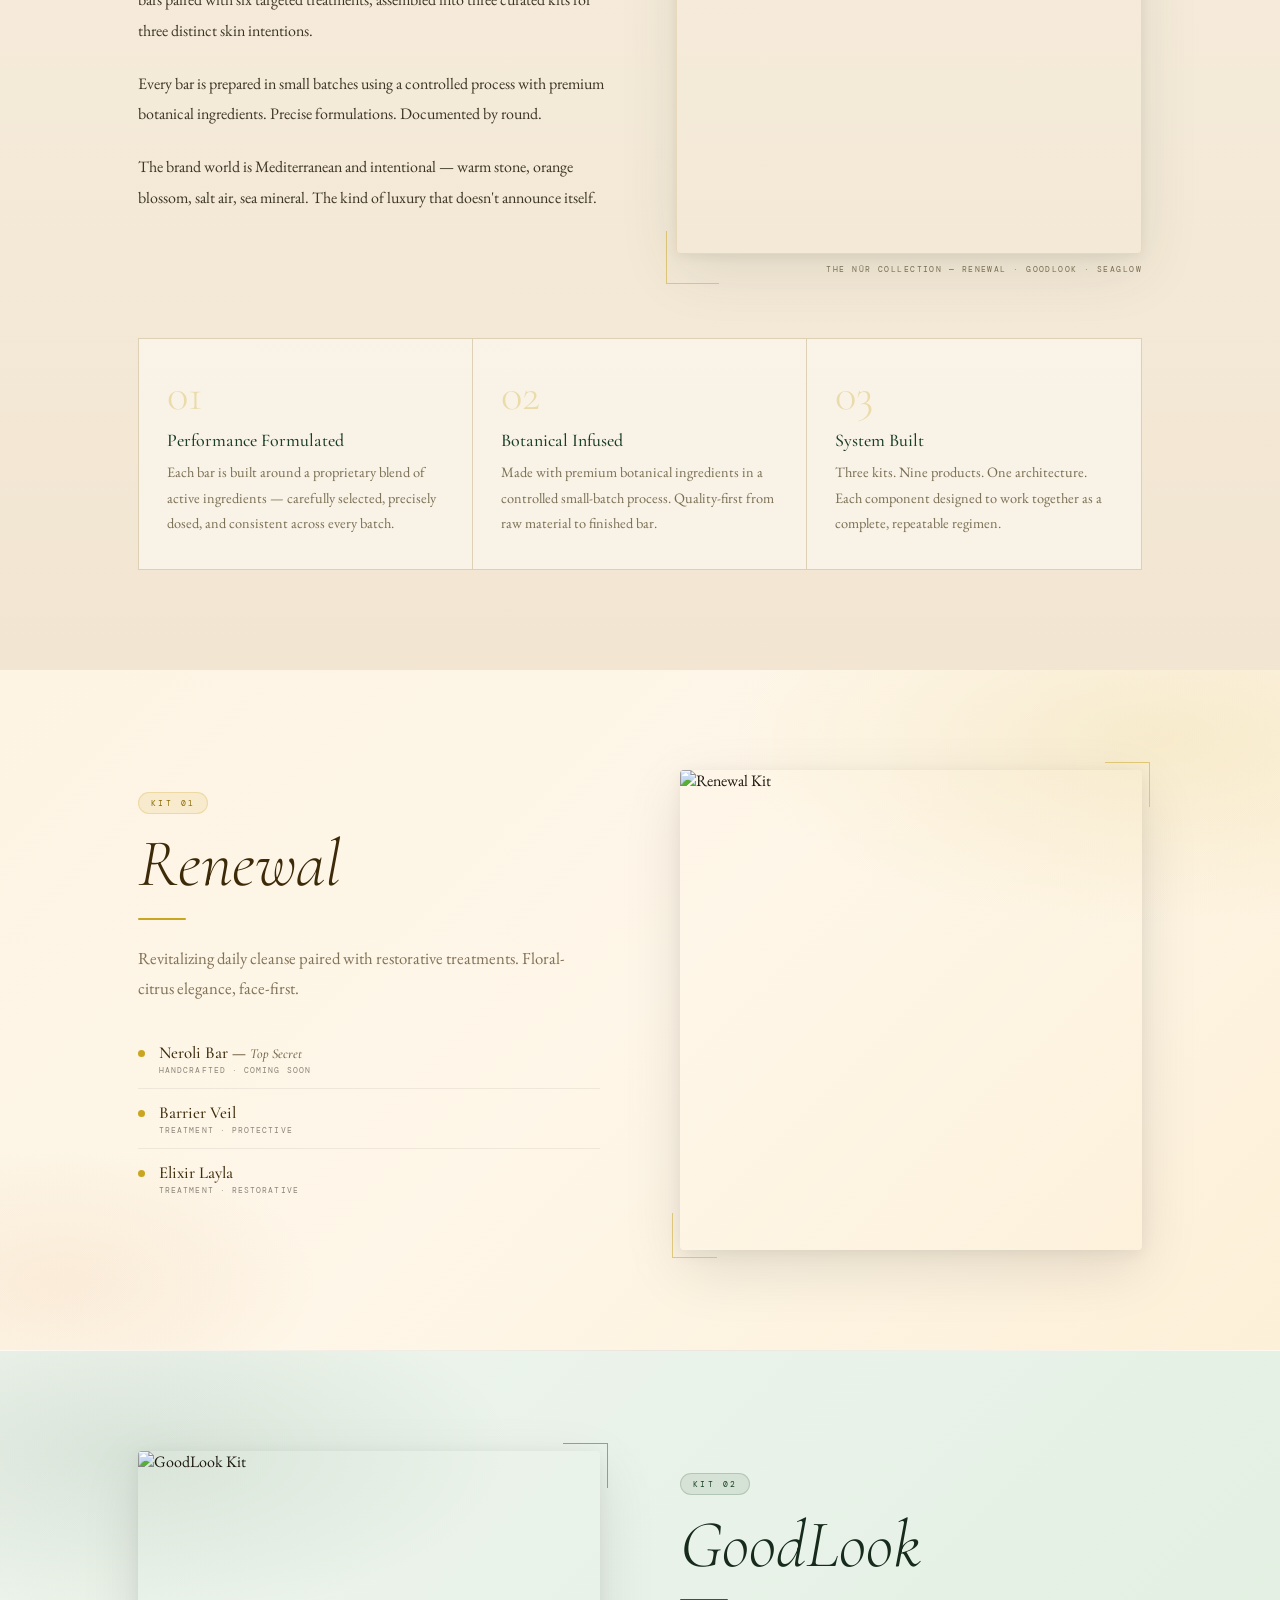
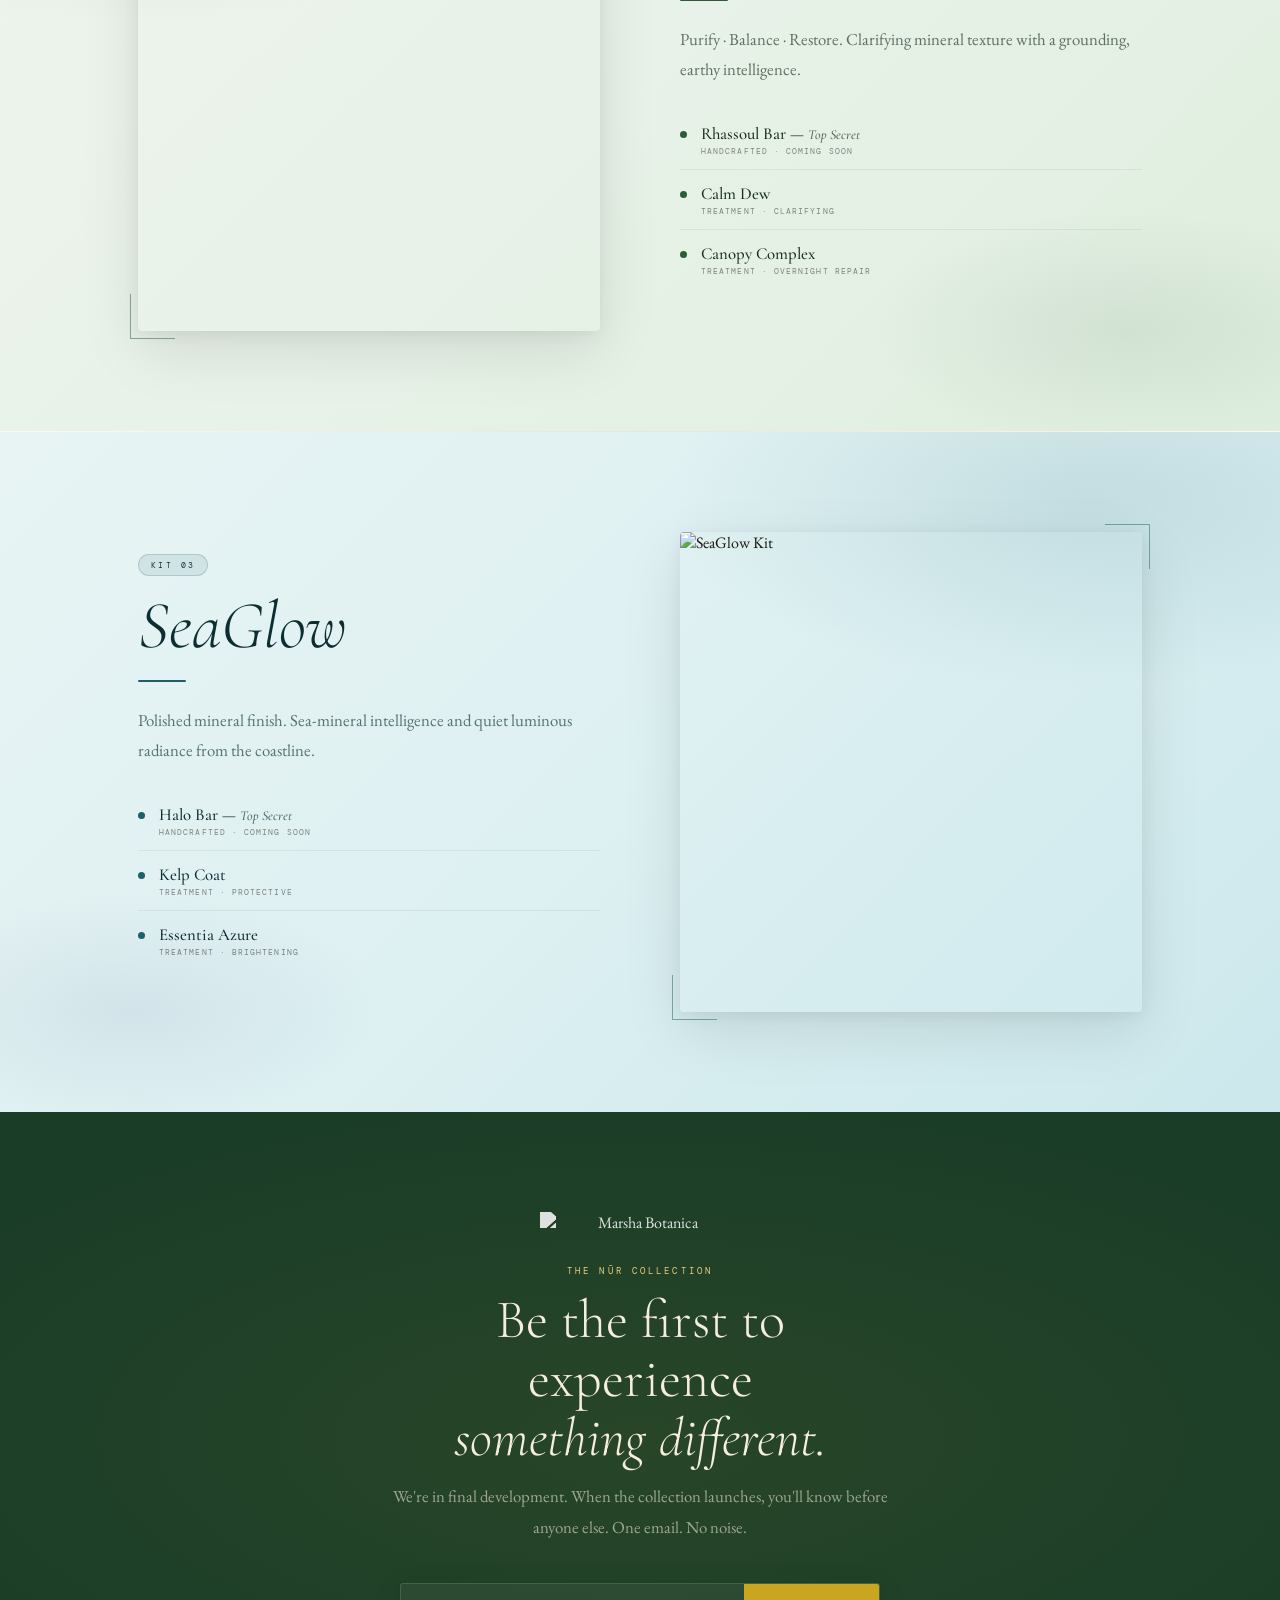
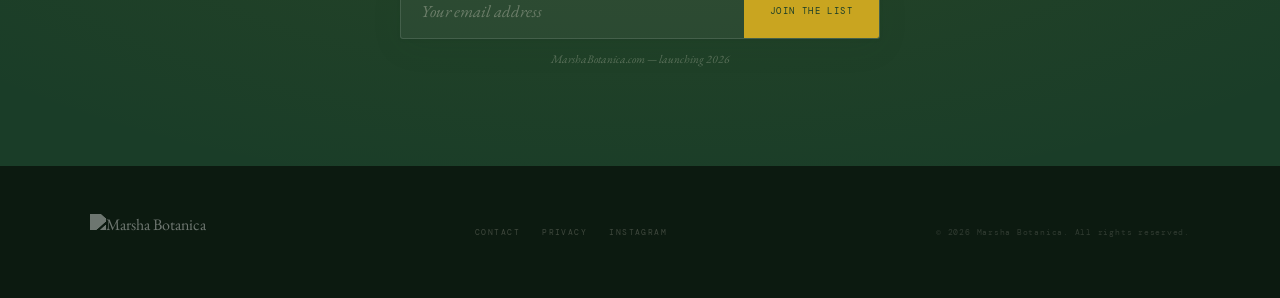
==== commit ec463d90: "Rename 1-index 2.html to index.html" ====
--- a/index.html
+++ b/index.html
@@ -3,435 +3,527 @@
 <head>
 <meta charset="UTF-8"/>
 <meta name="viewport" content="width=device-width, initial-scale=1.0"/>
-<title>Marsha Botanica</title>
-<link href="https://fonts.googleapis.com/css2?family=Cormorant+Garamond:ital,wght@0,300;0,400;0,500;0,600;1,300;1,400;1,500;1,600&family=EB+Garamond:ital,wght@0,400;0,500;1,400&family=DM+Mono:wght@300;400;500&display=swap" rel="stylesheet"/>
+<title>Marsha Botanica — Coming Soon</title>
+<link href="https://fonts.googleapis.com/css2?family=Cormorant+Garamond:ital,wght@0,300;0,400;0,500;0,600;1,300;1,400;1,500;1,600&family=Cinzel:wght@400;500&family=DM+Mono:wght@300;400&family=EB+Garamond:ital,wght@0,400;0,500;1,400&display=swap" rel="stylesheet"/>
 
 <script>
-// ╔══════════════════════════════════════════════════════════════╗
-// ║   🌿  MARSHA BOTANICA — LAUNCH CONTROL PANEL                ║
-// ║                                                              ║
-// ║   Change false → true to turn each feature ON.              ║
-// ║   Save the file and push to GitHub. That's it.              ║
-// ╚══════════════════════════════════════════════════════════════╝
-
 const SITE = {
-
-  // ── PAGE ─────────────────────────────────────────────────────
-  pageTitle:            "Marsha Botanica — Coming Soon",
-
-  // ── ANNOUNCEMENT BAR (thin strip at top of page) ─────────────
-  announcementBar:       true,
-  announcementText:      "The Nūr Collection — Coming Soon · MarshaBotanica.com",
-  //  At launch change to e.g.:
-  //  "Now Available — Free shipping on first orders · Shop the Nūr Collection"
-
-  // ── SHOP MODE ─────────────────────────────────────────────────
-  //  false = waitlist / pre-launch mode
-  //  true  = store is open, show Shop Now everywhere
-  shopLive:              false,
-  shopUrl:               "https://marshbotanica.myshopify.com",
-
-  // ── HERO CALL-TO-ACTION ───────────────────────────────────────
-  //  false = email signup form in hero
-  //  true  = "Shop the Collection" button (only shown when shopLive = true)
-  heroShopButton:        false,
-
-  // ── NAV LINKS (show/hide each nav item) ──────────────────────
-  navShowCollection:     true,
-  navShowAbout:          false,   // turn on when About page is ready
-  navShowGallery:        false,   // turn on when gallery is ready
-  navShowStockist:       false,   // turn on when stockist info is ready
-
-  // ── SECTIONS ─────────────────────────────────────────────────
-  showStory:             true,    // Brand philosophy + pillars
-  showKits:              true,    // The 3 Nūr Collection kits
-  showMSM:               false,   // hidden — not disclosed publicly
-  showGallery:           false,   // Photo gallery
-  showAbout:             false,   // Founder / about section
-  showStockist:          false,   // Where to buy / stockist list
-  showEmailCapture:      true,    // Waitlist signup (bottom of page)
-
-  // ── KIT PRICING & CART ───────────────────────────────────────
-  //  false = kits show product list only (pre-launch)
-  //  true  = kits show price and Add to Cart button
-  showKitPrices:         false,
-  showAddToCart:         false,
-  kitPrices: {
-    renewal:   "$68",
-    seaglow:   "$68",
-    goodlook:  "$68",
-  },
-  kitShopUrls: {
-    renewal:   "#",   // paste Shopify product URL at launch
-    seaglow:   "#",
-    goodlook:  "#",
-  },
-
-  // ── EMAIL CAPTURE → SUPABASE ──────────────────────────────────
-  supabaseUrl:           "https://ixvvidyjyajejjfaaajd.supabase.co",
-  supabaseAnonKey:       "YOUR_SUPABASE_ANON_KEY",
-  // Get anon key from: Supabase → Settings → API → anon public
-
-  // ── SOCIAL LINKS ─────────────────────────────────────────────
-  instagramUrl:          "#",     // paste Instagram URL when ready
-  showInstagram:         false,
-
+  pageTitle:           "Marsha Botanica — Coming Soon",
+  announcementBar:     true,
+  announcementText:    "The Nūr Collection — Coming Soon",
+  shopLive:            false,
+  shopUrl:             "https://marshbotanica.myshopify.com",
+  heroShopButton:      false,
+  showStory:           true,
+  showKits:            true,
+  showEmailCapture:    true,
+  showKitPrices:       false,
+  showAddToCart:       false,
+  kitPrices:           { renewal: "$68", seaglow: "$68", goodlook: "$68" },
+  kitShopUrls:         { renewal: "#", seaglow: "#", goodlook: "#" },
+  supabaseUrl:         "https://ixvvidyjyajejjfaaajd.supabase.co",
+  supabaseAnonKey:     "YOUR_SUPABASE_ANON_KEY",
 };
-
-// ╔══════════════════════════════════════════════════════════════╗
-// ║   END OF CONTROL PANEL — do not edit below this line        ║
-// ╚══════════════════════════════════════════════════════════════╝
 </script>
 
 <style>
 :root {
-  --ivory:     #fdf8ef;
-  --cream:     #f5ede0;
-  --parchment: #f0e8d5;
-  --forest:    #1a3d28;
-  --forest-2:  #254d34;
-  --gold:      #b8912a;
-  --gold-2:    #cda94a;
-  --gold-pale: #e5cf90;
-  --text:      #1c180f;
-  --text-2:    #3d3524;
-  --text-3:    #7a6e52;
-  --border:    #d5c9a8;
-}
+  /* Mediterranean palette */
+  --sun:       #f5ede0;   /* warm parchment */
+  --linen:     #fdf8f0;   /* lightest ivory */
+  --terracotta:#e8c99a;   /* warm sand */
+  --forest:    #1a3d28;   /* deep olive grove */
+  --sage:      #4a7c59;   /* sage green */
+  --cobalt:    #1b3870;   /* Mediterranean sea */
+  --teal:      #1e6068;   /* sea glass */
+  --gold:      #c9a520;   /* orange blossom gold */
+  --gold-lt:   #e8d080;   /* champagne */
+  --amber:     #d4762a;   /* citrus */
+
+  /* Kit colors */
+  --renewal-bg:  #fdf4e4;
+  --renewal-acc: #c9a520;
+  --renewal-ink: #3d2a08;
+
+  --seaglow-bg:  #e8f4f4;
+  --seaglow-acc: #1e6068;
+  --seaglow-ink: #0d2e30;
+
+  --goodlook-bg: #eef4ec;
+  --goodlook-acc:#2d5c38;
+  --goodlook-ink:#162b1c;
+
+  --text:   #1c180f;
+  --text-2: #3d3524;
+  --text-3: #7a6e52;
+  --border: #ddd0b4;
+}
+
 *{box-sizing:border-box;margin:0;padding:0;}
 html{scroll-behavior:smooth;}
-body{background:var(--ivory);color:var(--text);font-family:'EB Garamond',serif;overflow-x:hidden;}
-
-/* ── ANNOUNCEMENT BAR ── */
-#ann-bar{background:var(--forest);text-align:center;padding:10px 24px;
-  font-family:'DM Mono',monospace;font-size:0.54rem;letter-spacing:0.28em;
-  text-transform:uppercase;color:var(--gold-pale);}
+body{background:var(--linen);color:var(--text);font-family:'EB Garamond',serif;overflow-x:hidden;}
+
+/* ── ANNOUNCEMENT ── */
+#ann-bar{
+  background:var(--forest);
+  text-align:center;padding:9px 24px;
+  font-family:'DM Mono',monospace;font-size:0.53rem;
+  letter-spacing:0.3em;text-transform:uppercase;color:var(--gold-lt);
+}
 
 /* ── NAV ── */
-nav{position:sticky;top:0;z-index:100;padding:18px 40px;
+nav{
+  position:sticky;top:0;z-index:100;
+  padding:14px 48px;
   display:flex;align-items:center;justify-content:space-between;
-  background:rgba(253,248,239,0.94);backdrop-filter:blur(12px);
-  border-bottom:1px solid rgba(213,201,168,0.4);}
-.nav-brand{font-family:'Cormorant Garamond',serif;font-size:1.2rem;font-weight:400;
-  color:var(--forest);letter-spacing:0.06em;display:flex;align-items:center;
-  gap:10px;text-decoration:none;}
-.nav-right{display:flex;align-items:center;gap:24px;}
-.nav-link{font-family:'DM Mono',monospace;font-size:0.54rem;letter-spacing:0.22em;
-  text-transform:uppercase;color:var(--text-3);text-decoration:none;transition:color 0.2s;}
+  background:rgba(253,248,240,0.96);backdrop-filter:blur(16px);
+  border-bottom:1px solid rgba(220,208,180,0.5);
+}
+.nav-logo{height:52px;width:auto;display:block;}
+.nav-right{display:flex;align-items:center;gap:28px;}
+.nav-link{
+  font-family:'DM Mono',monospace;font-size:0.53rem;
+  letter-spacing:0.22em;text-transform:uppercase;
+  color:var(--text-3);text-decoration:none;transition:color 0.2s;
+}
 .nav-link:hover{color:var(--forest);}
-.nav-cta{font-family:'DM Mono',monospace;font-size:0.54rem;letter-spacing:0.18em;
-  text-transform:uppercase;background:var(--forest);color:var(--gold-pale);
-  border:none;padding:10px 20px;border-radius:2px;cursor:pointer;
-  text-decoration:none;transition:background 0.2s;}
-.nav-cta:hover{background:var(--forest-2);}
+.nav-cta{
+  font-family:'DM Mono',monospace;font-size:0.53rem;
+  letter-spacing:0.18em;text-transform:uppercase;
+  background:var(--forest);color:var(--gold-lt);
+  border:none;padding:10px 22px;border-radius:2px;
+  cursor:pointer;text-decoration:none;transition:background 0.2s;
+}
+.nav-cta:hover{background:#254d34;}
 
 /* ── HERO ── */
-.hero{min-height:100vh;display:flex;flex-direction:column;align-items:center;
-  justify-content:center;padding:100px 24px 80px;position:relative;overflow:hidden;
+.hero{
+  min-height:100vh;
+  display:flex;flex-direction:column;
+  align-items:center;justify-content:center;
+  padding:80px 24px 80px;
+  position:relative;overflow:hidden;
   background:
-    radial-gradient(ellipse 140% 70% at 50% -10%,rgba(26,61,40,0.06) 0%,transparent 55%),
-    radial-gradient(ellipse 60% 50% at 5% 60%,rgba(184,145,42,0.05) 0%,transparent 50%),
-    var(--ivory);}
-.hero-arch{position:absolute;top:0;left:50%;transform:translateX(-50%);
-  width:min(700px,90vw);height:300px;border:1px solid rgba(213,201,168,0.3);
-  border-top:none;border-radius:0 0 50% 50%;pointer-events:none;}
-.hero-arch::before{content:'';position:absolute;top:14px;left:14px;right:14px;bottom:-1px;
-  border:1px solid rgba(229,207,144,0.15);border-top:none;border-radius:0 0 50% 50%;}
-.hero-inner{position:relative;z-index:2;display:flex;flex-direction:column;
-  align-items:center;max-width:720px;width:100%;text-align:center;}
-.moon-badge{width:54px;height:54px;border:1px solid var(--gold-pale);border-radius:50%;
-  display:flex;align-items:center;justify-content:center;margin-bottom:26px;
-  background:radial-gradient(circle,rgba(229,207,144,0.1),transparent);}
-.moon-badge svg{width:22px;height:22px;}
-.eyebrow{font-family:'DM Mono',monospace;font-size:0.55rem;letter-spacing:0.35em;
-  color:var(--gold);text-transform:uppercase;margin-bottom:18px;}
-.hero-name{font-family:'Cormorant Garamond',serif;font-size:clamp(4rem,11vw,8.5rem);
-  font-weight:300;line-height:0.9;color:var(--forest);margin-bottom:8px;}
-.hero-name em{font-style:italic;color:var(--forest-2);}
-.hero-sub{font-family:'DM Mono',monospace;font-size:0.56rem;letter-spacing:0.44em;
-  color:var(--gold-2);text-transform:uppercase;margin-bottom:34px;}
-.rule{width:100%;max-width:460px;display:flex;align-items:center;gap:12px;margin:0 auto 34px;}
-.rule-line{flex:1;height:1px;background:linear-gradient(90deg,transparent,var(--gold-pale),transparent);}
-.rule-gem{width:5px;height:5px;background:var(--gold-2);transform:rotate(45deg);flex-shrink:0;}
-.rule-label{font-family:'DM Mono',monospace;font-size:0.5rem;letter-spacing:0.28em;
-  color:var(--gold);text-transform:uppercase;white-space:nowrap;}
-.hero-tagline{font-family:'Cormorant Garamond',serif;font-size:clamp(1.3rem,3.2vw,1.9rem);
-  font-weight:400;font-style:italic;color:var(--text-2);line-height:1.45;
-  max-width:500px;margin-bottom:14px;}
-.hero-desc{font-size:1.05rem;color:var(--text-3);line-height:1.8;
-  max-width:440px;margin-bottom:46px;}
-
-/* ── EMAIL FORM ── */
-.form-wrap{width:100%;max-width:500px;margin-bottom:16px;}
-.form-row{display:flex;border:1.5px solid var(--border);border-radius:3px;overflow:hidden;
-  background:white;box-shadow:0 6px 30px rgba(26,61,40,0.07),0 1px 4px rgba(0,0,0,0.04);}
-.form-input{flex:1;border:none;outline:none;padding:16px 20px;
-  font-family:'EB Garamond',serif;font-size:1.05rem;color:var(--text);background:transparent;}
+    radial-gradient(ellipse 120% 60% at 50% -5%, rgba(201,165,32,0.08) 0%, transparent 55%),
+    radial-gradient(ellipse 50% 40% at 5% 70%, rgba(26,61,40,0.06) 0%, transparent 50%),
+    radial-gradient(ellipse 50% 40% at 95% 30%, rgba(30,96,104,0.06) 0%, transparent 50%),
+    linear-gradient(180deg, #fdf8f0 0%, #f8efe0 60%, #f2e6d0 100%);
+}
+
+/* sun burst watercolor wash */
+.hero-wash{
+  position:absolute;inset:0;pointer-events:none;
+  background:
+    radial-gradient(ellipse 55% 45% at 72% 18%, rgba(232,192,90,0.12) 0%, transparent 60%),
+    radial-gradient(ellipse 40% 35% at 15% 85%, rgba(26,61,40,0.06) 0%, transparent 50%);
+}
+
+/* floating botanical dots */
+.hero-dots{position:absolute;inset:0;pointer-events:none;}
+.hero-dots span{
+  position:absolute;border-radius:50%;
+  background:var(--gold);opacity:0.12;
+}
+
+.hero-inner{
+  position:relative;z-index:2;
+  display:flex;flex-direction:column;
+  align-items:center;max-width:760px;width:100%;text-align:center;
+}
+
+/* Logo image in hero */
+.hero-logo{
+  width:min(420px, 85vw);
+  height:auto;
+  margin-bottom:32px;
+  /* The logo has a white/light bg — blend it into the hero */
+  mix-blend-mode:multiply;
+  filter:contrast(1.05);
+}
+
+.eyebrow{
+  font-family:'DM Mono',monospace;font-size:0.54rem;
+  letter-spacing:0.36em;color:var(--gold);
+  text-transform:uppercase;margin-bottom:16px;
+}
+
+.rule{
+  width:100%;max-width:420px;
+  display:flex;align-items:center;gap:12px;
+  margin:0 auto 28px;
+}
+.rule-line{flex:1;height:1px;background:linear-gradient(90deg,transparent,var(--terracotta),transparent);}
+.rule-gem{width:4px;height:4px;background:var(--gold);transform:rotate(45deg);flex-shrink:0;}
+.rule-txt{font-family:'DM Mono',monospace;font-size:0.48rem;letter-spacing:0.28em;color:var(--gold);text-transform:uppercase;white-space:nowrap;}
+
+.hero-tagline{
+  font-family:'Cormorant Garamond',serif;
+  font-size:clamp(1.4rem,3.2vw,2.1rem);
+  font-weight:400;font-style:italic;
+  color:var(--text-2);line-height:1.45;
+  max-width:520px;margin-bottom:14px;
+}
+.hero-desc{
+  font-size:1.08rem;color:var(--text-3);
+  line-height:1.85;max-width:460px;margin-bottom:46px;
+}
+
+/* email form */
+.form-wrap{width:100%;max-width:480px;margin-bottom:12px;}
+.form-row{
+  display:flex;border:1.5px solid var(--border);border-radius:3px;
+  overflow:hidden;background:white;
+  box-shadow:0 8px 32px rgba(26,61,40,0.08),0 1px 4px rgba(0,0,0,0.04);
+}
+.form-input{
+  flex:1;border:none;outline:none;padding:16px 20px;
+  font-family:'EB Garamond',serif;font-size:1.05rem;
+  color:var(--text);background:transparent;
+}
 .form-input::placeholder{color:var(--text-3);font-style:italic;}
-.form-btn{background:var(--forest);border:none;padding:16px 26px;
-  font-family:'DM Mono',monospace;font-size:0.54rem;letter-spacing:0.18em;
-  text-transform:uppercase;color:var(--gold-pale);cursor:pointer;
-  transition:background 0.2s;white-space:nowrap;}
-.form-btn:hover{background:var(--forest-2);}
-.form-note{font-size:0.73rem;color:var(--text-3);font-style:italic;text-align:center;margin-top:12px;}
-.form-success{display:none;padding:18px;border-radius:3px;text-align:center;
-  border:1px solid rgba(26,61,40,0.15);background:rgba(26,61,40,0.04);}
+.form-btn{
+  background:var(--forest);border:none;padding:16px 26px;
+  font-family:'DM Mono',monospace;font-size:0.54rem;
+  letter-spacing:0.16em;text-transform:uppercase;
+  color:var(--gold-lt);cursor:pointer;transition:background 0.2s;white-space:nowrap;
+}
+.form-btn:hover{background:#254d34;}
+.form-note{font-size:0.72rem;color:var(--text-3);font-style:italic;text-align:center;margin-top:10px;}
+.form-success{
+  display:none;padding:18px;border-radius:3px;text-align:center;
+  border:1px solid rgba(26,61,40,0.15);background:rgba(26,61,40,0.04);
+}
 .form-success p{font-family:'Cormorant Garamond',serif;font-size:1.1rem;font-style:italic;color:var(--forest);}
 
-/* ── SHOP BUTTON ── */
-.shop-btn{display:inline-block;background:var(--forest);color:var(--gold-pale);
-  font-family:'DM Mono',monospace;font-size:0.6rem;letter-spacing:0.2em;
-  text-transform:uppercase;padding:18px 44px;border-radius:2px;text-decoration:none;
-  transition:background 0.2s;border:none;cursor:pointer;margin-bottom:14px;}
-.shop-btn:hover{background:var(--forest-2);}
-.shop-btn-ghost{font-family:'DM Mono',monospace;font-size:0.52rem;letter-spacing:0.18em;
-  text-transform:uppercase;color:var(--text-3);text-decoration:none;
-  border-bottom:1px solid var(--border);padding-bottom:2px;display:inline-block;
-  margin-top:8px;transition:color 0.2s;}
-.shop-btn-ghost:hover{color:var(--forest);}
-
-.hero-scroll{position:absolute;bottom:26px;left:50%;transform:translateX(-50%);
+.hero-scroll{
+  position:absolute;bottom:24px;left:50%;transform:translateX(-50%);
   display:flex;flex-direction:column;align-items:center;gap:8px;
-  opacity:0.4;animation:bob 2.8s ease-in-out infinite;}
-.hero-scroll span{font-family:'DM Mono',monospace;font-size:0.44rem;letter-spacing:0.2em;
-  color:var(--text-3);text-transform:uppercase;}
-.scroll-line{width:1px;height:28px;background:linear-gradient(var(--gold),transparent);}
-@keyframes bob{0%,100%{opacity:0.35;transform:translateX(-50%) translateY(0);}
-  50%{opacity:0.55;transform:translateX(-50%) translateY(5px);}}
-
-/* ── SHARED ── */
-.wrap{max-width:1080px;margin:0 auto;padding:100px 40px;}
-.sec-head{text-align:center;margin-bottom:60px;}
-.sec-head .eyebrow{margin-bottom:14px;}
-.sec-title{font-family:'Cormorant Garamond',serif;font-size:clamp(2rem,5vw,3.1rem);
-  font-weight:300;color:var(--forest);line-height:1.1;}
+  opacity:0.35;animation:bob 3s ease-in-out infinite;
+}
+.hero-scroll span{font-family:'DM Mono',monospace;font-size:0.44rem;letter-spacing:0.22em;color:var(--text-3);text-transform:uppercase;}
+.scroll-line{width:1px;height:26px;background:linear-gradient(var(--gold),transparent);}
+@keyframes bob{0%,100%{transform:translateX(-50%) translateY(0);}50%{transform:translateX(-50%) translateY(6px);}}
+
+/* ── SHARED LAYOUT ── */
+.wrap{max-width:1100px;margin:0 auto;padding:100px 48px;}
+.sec-head{text-align:center;margin-bottom:64px;}
+.sec-head .eyebrow{margin-bottom:12px;}
+.sec-title{
+  font-family:'Cormorant Garamond',serif;
+  font-size:clamp(2.1rem,5vw,3.4rem);
+  font-weight:300;color:var(--forest);line-height:1.08;
+}
 .sec-title em{font-style:italic;}
-.sec-body{font-size:1.05rem;color:var(--text-3);line-height:1.85;
-  max-width:520px;margin:14px auto 0;}
+.sec-body{font-size:1.05rem;color:var(--text-3);line-height:1.85;max-width:520px;margin:14px auto 0;}
 
 /* ── STORY ── */
-.story-section{background:linear-gradient(180deg,var(--ivory),var(--cream));position:relative;}
-.story-section::before{content:'';position:absolute;top:0;left:0;right:0;height:1px;
-  background:linear-gradient(90deg,transparent,var(--gold-pale),transparent);}
-.story-grid{display:grid;grid-template-columns:1fr 1fr;gap:70px;align-items:center;}
-.story-copy{display:flex;flex-direction:column;gap:20px;}
-.story-pull{font-family:'Cormorant Garamond',serif;font-size:clamp(1.3rem,2.6vw,1.7rem);
-  font-weight:400;font-style:italic;color:var(--forest);line-height:1.45;
-  border-left:2px solid var(--gold-pale);padding-left:22px;}
-.story-p{font-size:1rem;color:var(--text-2);line-height:1.9;}
+.story-section{
+  background:linear-gradient(180deg,#f8efe0 0%,#f2e6d2 100%);
+  position:relative;
+}
+.story-section::before{
+  content:'';position:absolute;top:0;left:0;right:0;height:1px;
+  background:linear-gradient(90deg,transparent,var(--terracotta),transparent);
+}
+.story-grid{display:grid;grid-template-columns:1fr 1fr;gap:72px;align-items:center;}
+.story-copy{display:flex;flex-direction:column;gap:22px;}
+.story-pull{
+  font-family:'Cormorant Garamond',serif;
+  font-size:clamp(1.3rem,2.5vw,1.7rem);
+  font-weight:400;font-style:italic;color:var(--forest);line-height:1.48;
+  border-left:2px solid var(--gold);padding-left:22px;
+}
+.story-p{font-size:1rem;color:var(--text-2);line-height:1.92;}
 .story-p strong{color:var(--forest);font-weight:500;}
 .story-img-wrap{position:relative;}
-.story-img-frame{border-radius:3px;overflow:hidden;border:1px solid var(--border);
-  box-shadow:0 12px 50px rgba(26,61,40,0.1),0 2px 8px rgba(0,0,0,0.06);}
-.story-img-frame img{width:100%;height:450px;object-fit:cover;object-position:center top;display:block;}
-.story-img-cap{font-family:'DM Mono',monospace;font-size:0.5rem;letter-spacing:0.18em;
-  color:var(--text-3);text-transform:uppercase;text-align:right;margin-top:9px;}
-.story-img-wrap::before{content:'';position:absolute;top:-10px;right:-10px;
-  width:56px;height:56px;border-top:1.5px solid var(--gold-pale);
-  border-right:1.5px solid var(--gold-pale);pointer-events:none;}
-.story-img-wrap::after{content:'';position:absolute;bottom:-10px;left:-10px;
-  width:56px;height:56px;border-bottom:1.5px solid var(--gold-pale);
-  border-left:1.5px solid var(--gold-pale);pointer-events:none;}
-.pillars{display:grid;grid-template-columns:repeat(3,1fr);border:1px solid var(--border);margin-top:60px;}
-.pillar{padding:34px 28px;border-right:1px solid var(--border);background:var(--ivory);transition:background 0.2s;}
+.story-img-frame{
+  border-radius:4px;overflow:hidden;
+  border:1px solid rgba(220,200,160,0.5);
+  box-shadow:0 16px 60px rgba(26,61,40,0.1),0 3px 12px rgba(0,0,0,0.06);
+}
+.story-img-frame img{width:100%;height:460px;object-fit:cover;object-position:center top;display:block;}
+.story-img-cap{
+  font-family:'DM Mono',monospace;font-size:0.5rem;letter-spacing:0.18em;
+  color:var(--text-3);text-transform:uppercase;text-align:right;margin-top:10px;
+}
+.story-img-wrap::before{
+  content:'';position:absolute;top:-10px;right:-10px;
+  width:52px;height:52px;
+  border-top:1.5px solid var(--gold);border-right:1.5px solid var(--gold);
+  pointer-events:none;opacity:0.5;
+}
+.story-img-wrap::after{
+  content:'';position:absolute;bottom:-10px;left:-10px;
+  width:52px;height:52px;
+  border-bottom:1.5px solid var(--gold);border-left:1.5px solid var(--gold);
+  pointer-events:none;opacity:0.5;
+}
+
+.pillars{display:grid;grid-template-columns:repeat(3,1fr);border:1px solid var(--border);margin-top:64px;}
+.pillar{padding:34px 28px;border-right:1px solid var(--border);background:rgba(253,248,240,0.7);transition:background 0.2s;}
 .pillar:last-child{border-right:none;}
-.pillar:hover{background:rgba(26,61,40,0.025);}
-.p-num{font-family:'Cormorant Garamond',serif;font-size:2.6rem;font-weight:300;
-  color:var(--gold-pale);line-height:1;margin-bottom:12px;}
-.p-title{font-family:'Cormorant Garamond',serif;font-size:1.12rem;font-weight:500;
-  color:var(--forest);margin-bottom:7px;}
-.p-text{font-size:0.9rem;color:var(--text-3);line-height:1.72;}
-
-/* ── KITS ── */
-.kits-section{background:var(--forest);position:relative;overflow:hidden;}
-.kits-section::before{content:'';position:absolute;inset:0;
-  background:radial-gradient(ellipse 80% 60% at 20% 30%,rgba(184,145,42,0.07) 0%,transparent 55%),
-             radial-gradient(ellipse 70% 50% at 80% 70%,rgba(30,92,94,0.09) 0%,transparent 55%);}
-.kits-wrap{max-width:1080px;margin:0 auto;padding:100px 40px;position:relative;z-index:1;}
-.kits-section .sec-title{color:var(--cream);}
-.kits-section .sec-body{color:rgba(245,237,224,0.6);}
-.kits-section .eyebrow{color:var(--gold-pale);}
-.kits-grid{display:grid;grid-template-columns:repeat(3,1fr);gap:1px;
-  background:rgba(255,255,255,0.07);border:1px solid rgba(255,255,255,0.07);margin-top:16px;}
-.kit{padding:42px 30px;background:rgba(12,28,18,0.55);display:flex;flex-direction:column;
-  gap:16px;position:relative;overflow:hidden;transition:background 0.25s;}
-.kit:hover{background:rgba(18,38,24,0.75);}
-.kit-topbar{position:absolute;top:0;left:0;right:0;height:2px;}
-.kit.renewal .kit-topbar{background:linear-gradient(90deg,transparent,#cda94a,transparent);}
-.kit.seaglow  .kit-topbar{background:linear-gradient(90deg,transparent,#5fb8ba,transparent);}
-.kit.goodlook .kit-topbar{background:linear-gradient(90deg,transparent,#7ec47e,transparent);}
-.kit-badge{font-family:'DM Mono',monospace;font-size:0.5rem;letter-spacing:0.28em;
-  text-transform:uppercase;padding:4px 10px;border-radius:20px;align-self:flex-start;}
-.kit.renewal .kit-badge{background:rgba(205,169,74,0.12);color:#d4aa4a;border:1px solid rgba(205,169,74,0.22);}
-.kit.seaglow  .kit-badge{background:rgba(95,184,186,0.12);color:#7ecece;border:1px solid rgba(95,184,186,0.22);}
-.kit.goodlook .kit-badge{background:rgba(126,196,126,0.12);color:#9dd49d;border:1px solid rgba(126,196,126,0.22);}
-.kit-name{font-family:'Cormorant Garamond',serif;font-size:2rem;font-weight:400;
-  font-style:italic;color:var(--cream);line-height:1;}
-.kit-tagline{font-size:0.9rem;color:rgba(245,237,224,0.5);font-style:italic;line-height:1.5;}
-.kit-products{display:flex;flex-direction:column;margin-top:4px;}
-.kit-product{display:flex;align-items:flex-start;gap:11px;
-  padding:11px 0;border-bottom:1px solid rgba(255,255,255,0.06);}
-.kit-product:last-child{border-bottom:none;}
-.kp-dot{width:5px;height:5px;border-radius:50%;flex-shrink:0;margin-top:7px;}
-.kit.renewal .kp-dot{background:#d4aa4a;}
-.kit.seaglow  .kp-dot{background:#7ecece;}
-.kit.goodlook .kp-dot{background:#9dd49d;}
-.kp-name{font-family:'Cormorant Garamond',serif;font-size:0.98rem;color:var(--cream);}
-.kp-type{font-family:'DM Mono',monospace;font-size:0.48rem;letter-spacing:0.14em;
-  text-transform:uppercase;color:rgba(245,237,224,0.32);margin-top:2px;}
-.kit-price-tag{font-family:'Cormorant Garamond',serif;font-size:1.5rem;
-  color:var(--gold-pale);margin-top:6px;}
-.kit-cart-btn{display:block;text-align:center;padding:13px;margin-top:6px;border-radius:2px;
-  font-family:'DM Mono',monospace;font-size:0.52rem;letter-spacing:0.18em;
-  text-transform:uppercase;text-decoration:none;transition:opacity 0.2s;border:none;cursor:pointer;}
-.kit.renewal .kit-cart-btn{background:#cda94a;color:var(--forest);}
-.kit.seaglow  .kit-cart-btn{background:#5fb8ba;color:var(--forest);}
-.kit.goodlook .kit-cart-btn{background:#7ec47e;color:var(--forest);}
-.kit-cart-btn:hover{opacity:0.85;}
-.kit-photo{margin-top:10px;border-radius:2px;overflow:hidden;border:1px solid rgba(255,255,255,0.07);}
-.kit-photo img{width:100%;height:185px;object-fit:cover;object-position:center 25%;display:block;
-  filter:brightness(0.88) saturate(0.92);transition:transform 0.4s,filter 0.3s;}
-.kit:hover .kit-photo img{transform:scale(1.04);filter:brightness(0.96) saturate(1.02);}
-
-/* ── MSM ── */
-.msm-section{background:var(--parchment);position:relative;}
-.msm-section::before,.msm-section::after{content:'';position:absolute;left:0;right:0;height:1px;
-  background:linear-gradient(90deg,transparent,var(--gold-pale),transparent);}
-.msm-section::before{top:0;}.msm-section::after{bottom:0;}
-.msm-grid{display:grid;grid-template-columns:1fr 1.5fr;gap:70px;align-items:start;}
-.msm-stats{display:flex;flex-direction:column;gap:1px;}
-.stat-card{background:var(--ivory);border:1px solid var(--border);padding:24px 26px;transition:border-color 0.2s;}
-.stat-card:hover{border-color:var(--gold-pale);}
-.stat-label{font-family:'DM Mono',monospace;font-size:0.5rem;letter-spacing:0.22em;
-  text-transform:uppercase;color:var(--gold);margin-bottom:5px;}
-.stat-val{font-family:'Cormorant Garamond',serif;font-size:1.4rem;font-weight:500;
-  color:var(--forest);margin-bottom:4px;}
-.stat-note{font-size:0.87rem;color:var(--text-3);line-height:1.65;}
-.msm-copy{display:flex;flex-direction:column;gap:18px;}
-.msm-title{font-family:'Cormorant Garamond',serif;font-size:clamp(1.8rem,3.8vw,2.6rem);
-  font-weight:300;color:var(--forest);line-height:1.15;}
-.msm-title em{font-style:italic;}
-.msm-p{font-size:1rem;color:var(--text-2);line-height:1.9;}
-.msm-note{font-family:'DM Mono',monospace;font-size:0.58rem;letter-spacing:0.12em;color:var(--gold);
-  line-height:1.7;border-left:2px solid var(--gold-pale);padding:10px 16px;
-  background:rgba(184,145,42,0.03);}
-
-/* ── GALLERY ── */
-.gallery-section{background:var(--cream);position:relative;}
-.gallery-section::before{content:'';position:absolute;top:0;left:0;right:0;height:1px;
-  background:linear-gradient(90deg,transparent,var(--gold-pale),transparent);}
-.gallery-grid{display:grid;grid-template-columns:repeat(3,1fr);gap:3px;margin-top:48px;}
-.gallery-cell{overflow:hidden;border-radius:2px;aspect-ratio:1;}
-.gallery-cell img{width:100%;height:100%;object-fit:cover;transition:transform 0.4s;}
-.gallery-cell:hover img{transform:scale(1.04);}
-.gallery-placeholder{background:rgba(26,61,40,0.04);border:1px dashed var(--border);
-  display:flex;align-items:center;justify-content:center;aspect-ratio:1;border-radius:2px;}
-.gallery-placeholder span{font-family:'DM Mono',monospace;font-size:0.5rem;
-  letter-spacing:0.18em;text-transform:uppercase;color:var(--text-3);}
-
-/* ── ABOUT (placeholder) ── */
-.about-section{background:var(--ivory);position:relative;}
-.about-section::before{content:'';position:absolute;top:0;left:0;right:0;height:1px;
-  background:linear-gradient(90deg,transparent,var(--gold-pale),transparent);}
-
-/* ── STOCKIST (placeholder) ── */
-.stockist-section{background:var(--cream);position:relative;}
-
-/* ── NOTIFY / BOTTOM CTA ── */
-.notify-section{background:var(--forest);text-align:center;position:relative;overflow:hidden;}
-.notify-section::before{content:'';position:absolute;inset:0;
-  background:radial-gradient(ellipse 100% 80% at 50% 50%,rgba(184,145,42,0.06) 0%,transparent 70%);}
-.notify-inner{max-width:580px;margin:0 auto;padding:100px 24px;position:relative;z-index:1;}
-.notify-section .sec-title{color:var(--cream);}
-.notify-section .sec-body{color:rgba(245,237,224,0.6);}
-.notify-section .eyebrow{color:var(--gold-pale);}
+.pillar:hover{background:rgba(26,61,40,0.03);}
+.p-num{font-family:'Cormorant Garamond',serif;font-size:2.8rem;font-weight:300;color:rgba(201,165,32,0.3);line-height:1;margin-bottom:12px;}
+.p-title{font-family:'Cormorant Garamond',serif;font-size:1.12rem;font-weight:500;color:var(--forest);margin-bottom:8px;}
+.p-text{font-size:0.9rem;color:var(--text-3);line-height:1.75;}
+
+/* ══════════════════════════════════════════
+   KITS — each one its own world
+══════════════════════════════════════════ */
+.kits-section{position:relative;}
+
+/* ── Kit 1 — RENEWAL (warm gold, floral ivory) ── */
+.kit-renewal{
+  background:linear-gradient(135deg, var(--renewal-bg) 0%, #fef6e8 50%, #fdf0d8 100%);
+  position:relative;overflow:hidden;
+}
+.kit-renewal::before{
+  content:'';position:absolute;inset:0;pointer-events:none;
+  background:
+    radial-gradient(ellipse 60% 50% at 90% 10%, rgba(201,165,32,0.12) 0%, transparent 55%),
+    radial-gradient(ellipse 40% 40% at 5% 90%, rgba(212,118,42,0.08) 0%, transparent 50%);
+}
+
+/* ── Kit 2 — GOODLOOK (earthy green, clay) ── */
+.kit-goodlook{
+  background:linear-gradient(135deg, var(--goodlook-bg) 0%, #e8f2e8 50%, #deeede 100%);
+  position:relative;overflow:hidden;
+}
+.kit-goodlook::before{
+  content:'';position:absolute;inset:0;pointer-events:none;
+  background:
+    radial-gradient(ellipse 55% 45% at 10% 15%, rgba(45,92,56,0.1) 0%, transparent 55%),
+    radial-gradient(ellipse 40% 35% at 88% 85%, rgba(26,61,40,0.08) 0%, transparent 50%);
+}
+
+/* ── Kit 3 — SEAGLOW (teal, sea glass) ── */
+.kit-seaglow{
+  background:linear-gradient(135deg, var(--seaglow-bg) 0%, #ddf0f2 50%, #cce8ec 100%);
+  position:relative;overflow:hidden;
+}
+.kit-seaglow::before{
+  content:'';position:absolute;inset:0;pointer-events:none;
+  background:
+    radial-gradient(ellipse 60% 50% at 85% 10%, rgba(30,96,104,0.12) 0%, transparent 55%),
+    radial-gradient(ellipse 40% 35% at 10% 85%, rgba(27,56,112,0.07) 0%, transparent 50%);
+}
+
+/* Kit layout */
+.kit-inner{
+  max-width:1100px;margin:0 auto;
+  padding:100px 48px;
+  display:grid;grid-template-columns:1fr 1fr;
+  gap:80px;align-items:center;
+  position:relative;z-index:1;
+}
+.kit-inner.reverse{direction:rtl;}
+.kit-inner.reverse > *{direction:ltr;}
+
+.kit-copy{display:flex;flex-direction:column;gap:20px;}
+
+.kit-num{
+  font-family:'DM Mono',monospace;font-size:0.5rem;
+  letter-spacing:0.3em;text-transform:uppercase;
+  display:inline-block;padding:5px 12px;border-radius:20px;
+  align-self:flex-start;
+}
+.kit-renewal .kit-num{background:rgba(201,165,32,0.12);color:#8a6a00;border:1px solid rgba(201,165,32,0.25);}
+.kit-goodlook .kit-num{background:rgba(45,92,56,0.1);color:#1a4024;border:1px solid rgba(45,92,56,0.2);}
+.kit-seaglow .kit-num{background:rgba(30,96,104,0.1);color:#0d3a40;border:1px solid rgba(30,96,104,0.2);}
+
+.kit-name{
+  font-family:'Cormorant Garamond',serif;
+  font-size:clamp(2.6rem,6vw,4.2rem);
+  font-weight:300;font-style:italic;line-height:0.9;
+}
+.kit-renewal .kit-name{color:var(--renewal-ink);}
+.kit-goodlook .kit-name{color:var(--goodlook-ink);}
+.kit-seaglow .kit-name{color:var(--seaglow-ink);}
+
+.kit-tagline{
+  font-size:1.05rem;line-height:1.75;
+}
+.kit-renewal .kit-tagline{color:rgba(61,42,8,0.65);}
+.kit-goodlook .kit-tagline{color:rgba(22,43,28,0.65);}
+.kit-seaglow .kit-tagline{color:rgba(13,46,48,0.65);}
+
+/* Kit accent rule */
+.kit-rule{
+  width:48px;height:2px;
+  margin:4px 0;
+  border-radius:2px;
+}
+.kit-renewal .kit-rule{background:var(--renewal-acc);}
+.kit-goodlook .kit-rule{background:var(--goodlook-acc);}
+.kit-seaglow .kit-rule{background:var(--seaglow-acc);}
+
+/* Products list */
+.kit-products{display:flex;flex-direction:column;gap:0;margin-top:6px;}
+.kit-product{
+  display:flex;align-items:flex-start;gap:14px;
+  padding:13px 0;
+}
+.kit-product+.kit-product{border-top:1px solid rgba(0,0,0,0.06);}
+.kp-dot{width:7px;height:7px;border-radius:50%;flex-shrink:0;margin-top:8px;}
+.kit-renewal  .kp-dot{background:var(--renewal-acc);}
+.kit-goodlook .kp-dot{background:var(--goodlook-acc);}
+.kit-seaglow  .kp-dot{background:var(--seaglow-acc);}
+.kp-name{font-family:'Cormorant Garamond',serif;font-size:1.05rem;font-weight:500;}
+.kit-renewal  .kp-name{color:var(--renewal-ink);}
+.kit-goodlook .kp-name{color:var(--goodlook-ink);}
+.kit-seaglow  .kp-name{color:var(--seaglow-ink);}
+.kp-type{font-family:'DM Mono',monospace;font-size:0.48rem;letter-spacing:0.14em;text-transform:uppercase;margin-top:2px;opacity:0.5;}
+
+/* Kit photo */
+.kit-photo-wrap{position:relative;}
+.kit-photo-frame{
+  border-radius:4px;overflow:hidden;
+  box-shadow:0 20px 60px rgba(0,0,0,0.1),0 4px 16px rgba(0,0,0,0.06);
+}
+.kit-photo-frame img{
+  width:100%;height:480px;
+  object-fit:cover;object-position:center 20%;
+  display:block;transition:transform 0.5s ease;
+}
+.kit-photo-wrap:hover .kit-photo-frame img{transform:scale(1.03);}
+
+/* corner accents on photos */
+.kit-photo-wrap::before,.kit-photo-wrap::after{
+  content:'';position:absolute;width:44px;height:44px;pointer-events:none;
+}
+.kit-renewal .kit-photo-wrap::before{top:-8px;right:-8px;border-top:1.5px solid var(--renewal-acc);border-right:1.5px solid var(--renewal-acc);opacity:0.5;}
+.kit-renewal .kit-photo-wrap::after{bottom:-8px;left:-8px;border-bottom:1.5px solid var(--renewal-acc);border-left:1.5px solid var(--renewal-acc);opacity:0.5;}
+.kit-goodlook .kit-photo-wrap::before{top:-8px;right:-8px;border-top:1.5px solid var(--goodlook-acc);border-right:1.5px solid var(--goodlook-acc);opacity:0.5;}
+.kit-goodlook .kit-photo-wrap::after{bottom:-8px;left:-8px;border-bottom:1.5px solid var(--goodlook-acc);border-left:1.5px solid var(--goodlook-acc);opacity:0.5;}
+.kit-seaglow .kit-photo-wrap::before{top:-8px;right:-8px;border-top:1.5px solid var(--seaglow-acc);border-right:1.5px solid var(--seaglow-acc);opacity:0.5;}
+.kit-seaglow .kit-photo-wrap::after{bottom:-8px;left:-8px;border-bottom:1.5px solid var(--seaglow-acc);border-left:1.5px solid var(--seaglow-acc);opacity:0.5;}
+
+/* kit dividers */
+.kit-divider{
+  height:1px;
+  background:linear-gradient(90deg,transparent,rgba(0,0,0,0.08),transparent);
+}
+
+/* ── NOTIFY ── */
+.notify-section{
+  background:var(--forest);
+  text-align:center;position:relative;overflow:hidden;
+}
+.notify-section::before{
+  content:'';position:absolute;inset:0;
+  background:radial-gradient(ellipse 100% 80% at 50% 50%,rgba(201,165,32,0.08) 0%,transparent 70%);
+}
+.notify-inner{max-width:560px;margin:0 auto;padding:100px 24px;position:relative;z-index:1;}
+.notify-section .sec-title{color:var(--sun);}
+.notify-section .sec-body{color:rgba(245,237,224,0.58);margin-bottom:40px;}
+.notify-section .eyebrow{color:var(--gold-lt);margin-bottom:14px;}
 .notify-form .form-row{border-color:rgba(255,255,255,0.12);background:rgba(255,255,255,0.05);}
-.notify-form .form-input{color:var(--cream);}
-.notify-form .form-input::placeholder{color:rgba(245,237,224,0.35);}
+.notify-form .form-input{color:var(--sun);}
+.notify-form .form-input::placeholder{color:rgba(245,237,224,0.32);}
 .notify-form .form-btn{background:var(--gold);color:var(--forest);}
-.notify-form .form-btn:hover{background:var(--gold-2);}
-.notify-form .form-note{color:rgba(245,237,224,0.3);}
-.notify-form .form-success{border-color:rgba(205,169,74,0.3);background:rgba(205,169,74,0.08);}
-.notify-form .form-success p{color:var(--gold-pale);}
+.notify-form .form-btn:hover{background:#b8912a;}
+.notify-form .form-note{color:rgba(245,237,224,0.28);margin-top:12px;}
+.notify-form .form-success{border-color:rgba(201,165,32,0.3);background:rgba(201,165,32,0.08);}
+.notify-form .form-success p{color:var(--gold-lt);}
+
+/* Logo in notify section (dark bg — use full logo without blend) */
+.notify-logo{
+  width:200px;height:auto;margin:0 auto 32px;display:block;
+  filter:brightness(0) invert(1) sepia(1) saturate(0.6) brightness(1.4);
+  opacity:0.85;
+}
 
 /* ── FOOTER ── */
-footer{background:#0d1910;padding:48px 40px;}
-.footer-inner{max-width:1080px;margin:0 auto;display:flex;align-items:center;
-  justify-content:space-between;flex-wrap:wrap;gap:20px;}
-.footer-brand-name{font-family:'Cormorant Garamond',serif;font-size:1.15rem;font-weight:300;
-  color:rgba(245,237,224,0.38);letter-spacing:0.08em;}
-.footer-brand-sub{font-family:'DM Mono',monospace;font-size:0.46rem;letter-spacing:0.3em;
-  text-transform:uppercase;color:rgba(184,145,42,0.38);margin-top:4px;}
+footer{background:#0c1a10;padding:48px 40px;}
+.footer-inner{
+  max-width:1100px;margin:0 auto;
+  display:flex;align-items:center;justify-content:space-between;
+  flex-wrap:wrap;gap:20px;
+}
+.footer-logo{height:36px;width:auto;filter:brightness(0) invert(1) sepia(1) saturate(0.4) brightness(1.1);opacity:0.4;}
 .footer-links{display:flex;gap:22px;flex-wrap:wrap;}
-.footer-links a{font-family:'DM Mono',monospace;font-size:0.5rem;letter-spacing:0.18em;
-  text-transform:uppercase;color:rgba(245,237,224,0.22);text-decoration:none;transition:color 0.2s;}
-.footer-links a:hover{color:var(--gold-pale);}
-.footer-copy{font-family:'DM Mono',monospace;font-size:0.48rem;
-  color:rgba(245,237,224,0.16);letter-spacing:0.1em;}
-
-/* ── ANIMATION ── */
-.reveal{opacity:0;transform:translateY(20px);transition:opacity 0.72s ease,transform 0.72s ease;}
+.footer-links a{
+  font-family:'DM Mono',monospace;font-size:0.5rem;letter-spacing:0.18em;
+  text-transform:uppercase;color:rgba(245,237,224,0.22);text-decoration:none;transition:color 0.2s;
+}
+.footer-links a:hover{color:var(--gold-lt);}
+.footer-copy{font-family:'DM Mono',monospace;font-size:0.48rem;color:rgba(245,237,224,0.16);letter-spacing:0.1em;}
+
+/* ── ANIMATIONS ── */
+.reveal{opacity:0;transform:translateY(22px);transition:opacity 0.78s ease,transform 0.78s ease;}
 .reveal.in{opacity:1;transform:translateY(0);}
-.reveal.d1{transition-delay:0.1s;}.reveal.d2{transition-delay:0.21s;}
-.reveal.d3{transition-delay:0.32s;}.reveal.d4{transition-delay:0.43s;}
+.reveal.d1{transition-delay:0.1s;}.reveal.d2{transition-delay:0.2s;}
+.reveal.d3{transition-delay:0.32s;}.reveal.d4{transition-delay:0.44s;}
 
 /* ── RESPONSIVE ── */
-@media(max-width:820px){
-  nav{padding:14px 18px;}
-  .wrap,.kits-wrap{padding:68px 18px;}
-  .story-grid,.msm-grid{grid-template-columns:1fr;gap:40px;}
+@media(max-width:860px){
+  nav{padding:12px 20px;}
+  .nav-logo{height:40px;}
+  .wrap,.kit-inner{padding:68px 20px;gap:44px;}
+  .story-grid,.kit-inner{grid-template-columns:1fr;}
   .story-img-wrap{display:none;}
-  .kits-grid,.pillars,.gallery-grid{grid-template-columns:1fr;}
+  .kit-inner.reverse{direction:ltr;}
+  .pillars{grid-template-columns:1fr;}
   .pillar{border-right:none;border-bottom:1px solid var(--border);}
   .pillar:last-child{border-bottom:none;}
+  .kit-photo-frame img{height:320px;}
   .footer-inner{flex-direction:column;align-items:flex-start;}
 }
 </style>
 </head>
 <body>
 
-<!-- ══════════════════════════ ANNOUNCEMENT BAR ══ -->
+<!-- ══ ANNOUNCEMENT ══ -->
 <div id="ann-bar"></div>
 
-<!-- ══════════════════════════════════════ NAV ══ -->
+<!-- ══ NAV ══ -->
 <nav>
-  <a href="#" class="nav-brand">
-    <svg width="14" height="14" viewBox="0 0 24 24" fill="none">
-      <path d="M21 12.79A9 9 0 1 1 11.21 3 7 7 0 0 0 21 12.79z" stroke="#b8912a" stroke-width="1.5" stroke-linecap="round" stroke-linejoin="round"/>
-    </svg>
-    <em style="font-style:italic">Marsha</em>&nbsp;Botanica
+  <a href="#">
+    <img src="logo.png" alt="Marsha Botanica" class="nav-logo"/>
   </a>
   <div class="nav-right" id="nav-right"></div>
 </nav>
 
-<!-- ══════════════════════════════════════ HERO ══ -->
+<!-- ══ HERO ══ -->
 <section class="hero">
-  <div class="hero-arch"></div>
+  <div class="hero-wash"></div>
+
+  <!-- floating botanical specks -->
+  <div class="hero-dots">
+    <span style="width:3px;height:3px;top:18%;left:12%;"></span>
+    <span style="width:4px;height:4px;top:72%;left:8%;opacity:0.08;"></span>
+    <span style="width:3px;height:3px;top:25%;right:10%;"></span>
+    <span style="width:5px;height:5px;top:60%;right:15%;opacity:0.07;background:var(--sage);"></span>
+    <span style="width:2px;height:2px;top:82%;right:28%;opacity:0.1;"></span>
+  </div>
+
   <div class="hero-inner">
-    <div class="moon-badge">
-      <svg viewBox="0 0 24 24" fill="none"><path d="M21 12.79A9 9 0 1 1 11.21 3 7 7 0 0 0 21 12.79z" stroke="#b8912a" stroke-width="1.4" stroke-linecap="round" stroke-linejoin="round"/></svg>
-    </div>
-    <p class="eyebrow">The Nūr Collection</p>
-    <h1 class="hero-name"><em>Marsha</em><br>Botanica</h1>
-    <p class="hero-sub">· Botanical Luxury · Handcrafted ·</p>
-    <div class="rule">
+
+    <!-- Real logo as hero centerpiece -->
+    <img src="logo.png" alt="Marsha Botanica" class="hero-logo reveal"/>
+
+    <div class="rule reveal d1">
       <div class="rule-line"></div>
       <div class="rule-gem"></div>
-      <span class="rule-label" id="hero-badge"></span>
+      <span class="rule-txt" id="hero-badge">Coming Soon</span>
       <div class="rule-gem"></div>
       <div class="rule-line"></div>
     </div>
-    <p class="hero-tagline">Quiet luxury you can see, feel, and repeat.</p>
-    <p class="hero-desc">Three signature cleansing bars. Six precision treatments. One complete system — crafted from the botanical world for modern skin.</p>
-    <div id="hero-cta"></div>
+
+    <p class="hero-tagline reveal d2">Quiet luxury you can see, feel, and repeat.</p>
+    <p class="hero-desc reveal d3">Three signature bars. Six precision treatments. One complete cleansing system — crafted from the botanical world for modern skin.</p>
+
+    <div id="hero-cta" class="reveal d4"></div>
+
   </div>
+
   <div class="hero-scroll">
     <span>Discover</span>
     <div class="scroll-line"></div>
   </div>
 </section>
 
-<!-- ══════════════════════════════════ STORY ══ -->
+<!-- ══ STORY ══ -->
 <section class="story-section" id="story-section">
   <div class="wrap">
     <div class="sec-head reveal">
@@ -439,20 +531,22 @@
       <h2 class="sec-title">Born from the botanical world.<br><em>Built for modern skin.</em></h2>
       <p class="sec-body">A precision cleansing system — not a collection of soaps. Every element is engineered, tested, and made to be repeated with exactness.</p>
     </div>
+
     <div class="story-grid">
       <div class="story-copy reveal d1">
         <p class="story-pull">"The system is built so scaling is replication, not reinvention."</p>
         <p class="story-p">Marsha Botanica is a <strong>luxury-performance cleansing system</strong> — three signature bars paired with six targeted treatments, assembled into three curated kits for three distinct skin intentions.</p>
         <p class="story-p">Every bar is prepared in small batches using a controlled process with premium botanical ingredients. Precise formulations. Documented by round.</p>
-        <p class="story-p">The brand world is Mediterranean and intentional — warm stone, salt air, citrus bloom, sea mineral. The kind of luxury that doesn't announce itself.</p>
+        <p class="story-p">The brand world is Mediterranean and intentional — warm stone, orange blossom, salt air, sea mineral. The kind of luxury that doesn't announce itself.</p>
       </div>
       <div class="story-img-wrap reveal d2">
         <div class="story-img-frame">
-          <img src="img-display-all.png" alt="The Nūr Collection — Marsha Botanica"/>
+          <img src="img-display-all.png" alt="The Nūr Collection"/>
         </div>
-        <p class="story-img-cap">The Nūr Collection — Renewal · SeaGlow · GoodLook</p>
+        <p class="story-img-cap">The Nūr Collection — Renewal · GoodLook · SeaGlow</p>
       </div>
     </div>
+
     <div class="pillars reveal d1">
       <div class="pillar">
         <div class="p-num">01</div>
@@ -462,7 +556,7 @@
       <div class="pillar">
         <div class="p-num">02</div>
         <div class="p-title">Botanical Infused</div>
-        <p class="p-text">Each bar is made with premium botanical ingredients prepared using a controlled small-batch process. Quality-first from raw material to finished bar.</p>
+        <p class="p-text">Made with premium botanical ingredients in a controlled small-batch process. Quality-first from raw material to finished bar.</p>
       </div>
       <div class="pillar">
         <div class="p-num">03</div>
@@ -473,147 +567,151 @@
   </div>
 </section>
 
-<!-- ══════════════════════════════════════ KITS ══ -->
+<!-- ══ KITS ══ -->
 <section class="kits-section" id="kits-section">
-  <div class="kits-wrap">
-    <div class="sec-head reveal">
-      <p class="eyebrow">The Nūr Collection</p>
-      <h2 class="sec-title">Three kits. <em>Three skin intentions.</em></h2>
-      <p class="sec-body">Each kit pairs one signature cleansing bar with two precision treatment products. Curated, not assembled.</p>
-    </div>
-    <div class="kits-grid">
-
-      <div class="kit renewal reveal d1">
-        <div class="kit-topbar"></div>
-        <span class="kit-badge">Kit 01</span>
-        <div class="kit-name">Renewal</div>
-        <div class="kit-tagline">Revitalizing daily cleanse + restorative treatments. Floral-citrus elegance, face-first.</div>
+
+  <!-- ── RENEWAL ── warm gold, floral ivory -->
+  <div class="kit-renewal">
+    <div class="kit-inner">
+      <div class="kit-copy reveal">
+        <span class="kit-num">Kit 01</span>
+        <h2 class="kit-name">Renewal</h2>
+        <div class="kit-rule"></div>
+        <p class="kit-tagline">Revitalizing daily cleanse paired with restorative treatments. Floral-citrus elegance, face-first.</p>
         <div class="kit-products">
-          <div class="kit-product"><div class="kp-dot"></div><div><div class="kp-name">Neroli Bar — <em style="color:var(--gold-pale);font-size:0.85em">Top Secret</em></div><div class="kp-type">Handcrafted · Coming Soon</div></div></div>
-          <div class="kit-product"><div class="kp-dot"></div><div><div class="kp-name">Barrier Veil</div><div class="kp-type">Treatment · Protective</div></div></div>
-          <div class="kit-product"><div class="kp-dot"></div><div><div class="kp-name">Elixir Layla</div><div class="kp-type">Treatment · Restorative</div></div></div>
+          <div class="kit-product">
+            <div class="kp-dot"></div>
+            <div><div class="kp-name">Neroli Bar — <em style="font-size:0.82em;opacity:0.7">Top Secret</em></div><div class="kp-type">Handcrafted · Coming Soon</div></div>
+          </div>
+          <div class="kit-product">
+            <div class="kp-dot"></div>
+            <div><div class="kp-name">Barrier Veil</div><div class="kp-type">Treatment · Protective</div></div>
+          </div>
+          <div class="kit-product">
+            <div class="kp-dot"></div>
+            <div><div class="kp-name">Elixir Layla</div><div class="kp-type">Treatment · Restorative</div></div>
+          </div>
         </div>
         <div id="commerce-renewal"></div>
-        <div class="kit-photo"><img src="img-renewal.png" alt="Renewal Kit"/></div>
-      </div>
-
-      <div class="kit seaglow reveal d2">
-        <div class="kit-topbar"></div>
-        <span class="kit-badge">Kit 03</span>
-        <div class="kit-name">SeaGlow</div>
-        <div class="kit-tagline">Polished mineral finish. Sea-mineral intelligence and quiet luminous radiance.</div>
+      </div>
+      <div class="kit-photo-wrap reveal d2">
+        <div class="kit-photo-frame">
+          <img src="img-renewal.png" alt="Renewal Kit"/>
+        </div>
+      </div>
+    </div>
+  </div>
+
+  <div class="kit-divider"></div>
+
+  <!-- ── GOODLOOK ── earthy green, clay -->
+  <div class="kit-goodlook">
+    <div class="kit-inner reverse">
+      <div class="kit-copy reveal">
+        <span class="kit-num">Kit 02</span>
+        <h2 class="kit-name">GoodLook</h2>
+        <div class="kit-rule"></div>
+        <p class="kit-tagline">Purify · Balance · Restore. Clarifying mineral texture with a grounding, earthy intelligence.</p>
         <div class="kit-products">
-          <div class="kit-product"><div class="kp-dot"></div><div><div class="kp-name">Halo Bar — <em style="color:#7ecece;font-size:0.85em">Top Secret</em></div><div class="kp-type">Handcrafted · Coming Soon</div></div></div>
-          <div class="kit-product"><div class="kp-dot"></div><div><div class="kp-name">Kelp Coat</div><div class="kp-type">Treatment · Protective</div></div></div>
-          <div class="kit-product"><div class="kp-dot"></div><div><div class="kp-name">Essentia Azure</div><div class="kp-type">Treatment · Brightening</div></div></div>
+          <div class="kit-product">
+            <div class="kp-dot"></div>
+            <div><div class="kp-name">Rhassoul Bar — <em style="font-size:0.82em;opacity:0.7">Top Secret</em></div><div class="kp-type">Handcrafted · Coming Soon</div></div>
+          </div>
+          <div class="kit-product">
+            <div class="kp-dot"></div>
+            <div><div class="kp-name">Calm Dew</div><div class="kp-type">Treatment · Clarifying</div></div>
+          </div>
+          <div class="kit-product">
+            <div class="kp-dot"></div>
+            <div><div class="kp-name">Canopy Complex</div><div class="kp-type">Treatment · Overnight Repair</div></div>
+          </div>
+        </div>
+        <div id="commerce-goodlook"></div>
+      </div>
+      <div class="kit-photo-wrap reveal d2">
+        <div class="kit-photo-frame">
+          <img src="img-goodlook.png" alt="GoodLook Kit"/>
+        </div>
+      </div>
+    </div>
+  </div>
+
+  <div class="kit-divider"></div>
+
+  <!-- ── SEAGLOW ── teal, sea glass -->
+  <div class="kit-seaglow">
+    <div class="kit-inner">
+      <div class="kit-copy reveal">
+        <span class="kit-num">Kit 03</span>
+        <h2 class="kit-name">SeaGlow</h2>
+        <div class="kit-rule"></div>
+        <p class="kit-tagline">Polished mineral finish. Sea-mineral intelligence and quiet luminous radiance from the coastline.</p>
+        <div class="kit-products">
+          <div class="kit-product">
+            <div class="kp-dot"></div>
+            <div><div class="kp-name">Halo Bar — <em style="font-size:0.82em;opacity:0.7">Top Secret</em></div><div class="kp-type">Handcrafted · Coming Soon</div></div>
+          </div>
+          <div class="kit-product">
+            <div class="kp-dot"></div>
+            <div><div class="kp-name">Kelp Coat</div><div class="kp-type">Treatment · Protective</div></div>
+          </div>
+          <div class="kit-product">
+            <div class="kp-dot"></div>
+            <div><div class="kp-name">Essentia Azure</div><div class="kp-type">Treatment · Brightening</div></div>
+          </div>
         </div>
         <div id="commerce-seaglow"></div>
-        <div class="kit-photo"><img src="img-seaglow.png" alt="SeaGlow Kit"/></div>
-      </div>
-
-      <div class="kit goodlook reveal d3">
-        <div class="kit-topbar"></div>
-        <span class="kit-badge">Kit 02</span>
-        <div class="kit-name">GoodLook</div>
-        <div class="kit-tagline">Purify · Balance · Restore. Clarifying mineral texture for face and body.</div>
-        <div class="kit-products">
-          <div class="kit-product"><div class="kp-dot"></div><div><div class="kp-name">Rhassoul Bar — <em style="color:#9dd49d;font-size:0.85em">Top Secret</em></div><div class="kp-type">Handcrafted · Coming Soon</div></div></div>
-          <div class="kit-product"><div class="kp-dot"></div><div><div class="kp-name">Calm Dew</div><div class="kp-type">Treatment · Clarifying</div></div></div>
-          <div class="kit-product"><div class="kp-dot"></div><div><div class="kp-name">Canopy Complex</div><div class="kp-type">Treatment · Overnight Repair</div></div></div>
+      </div>
+      <div class="kit-photo-wrap reveal d2">
+        <div class="kit-photo-frame">
+          <img src="img-seaglow.png" alt="SeaGlow Kit"/>
         </div>
-        <div id="commerce-goodlook"></div>
-        <div class="kit-photo"><img src="img-goodlook.png" alt="GoodLook Kit"/></div>
-      </div>
-
+      </div>
     </div>
   </div>
+
 </section>
 
-<!-- ingredient section — unlocks at launch -->
-
-<!-- ══════════════════════════════════ GALLERY ══ -->
-<section class="gallery-section" id="gallery-section">
-  <div class="wrap">
-    <div class="sec-head reveal">
-      <p class="eyebrow">The Collection</p>
-      <h2 class="sec-title">Crafted with <em>intention.</em></h2>
-    </div>
-    <div class="gallery-grid" id="gallery-grid"></div>
-  </div>
-</section>
-
-<!-- ═══════════════════════════════════ ABOUT ══ -->
-<section class="about-section" id="about-section">
-  <div class="wrap">
-    <div class="sec-head reveal">
-      <p class="eyebrow">The Founder</p>
-      <h2 class="sec-title">About <em>Marsha Botanica.</em></h2>
-      <p class="sec-body">Coming soon.</p>
-    </div>
-  </div>
-</section>
-
-<!-- ═══════════════════════════════ STOCKIST ══ -->
-<section class="stockist-section" id="stockist-section">
-  <div class="wrap">
-    <div class="sec-head reveal">
-      <p class="eyebrow">Where to Find Us</p>
-      <h2 class="sec-title">Stockists &amp; <em>Partners.</em></h2>
-      <p class="sec-body">Coming soon.</p>
-    </div>
-  </div>
-</section>
-
-<!-- ════════════════════════════════ NOTIFY ══ -->
+<!-- ══ NOTIFY ══ -->
 <section class="notify-section" id="notify-section">
   <div class="notify-inner" id="notify-inner"></div>
 </section>
 
-<!-- ══════════════════════════════════ FOOTER ══ -->
+<!-- ══ FOOTER ══ -->
 <footer>
   <div class="footer-inner">
-    <div>
-      <div class="footer-brand-name"><em>Marsha</em> Botanica</div>
-      <div class="footer-brand-sub">· The Nūr Collection ·</div>
-    </div>
+    <img src="logo.png" alt="Marsha Botanica" class="footer-logo"/>
     <div class="footer-links" id="footer-links"></div>
     <p class="footer-copy">© 2026 Marsha Botanica. All rights reserved.</p>
   </div>
 </footer>
 
 <script>
-(function() {
-
-  // ── PAGE TITLE
+(function(){
   document.title = SITE.pageTitle;
 
-  // ── ANNOUNCEMENT BAR
+  // ANN BAR
   const bar = document.getElementById('ann-bar');
   bar.style.display = SITE.announcementBar ? 'block' : 'none';
-  if (SITE.announcementBar) bar.textContent = SITE.announcementText;
-
-  // ── HERO BADGE
-  document.getElementById('hero-badge').textContent =
-    SITE.shopLive ? 'Now Available' : 'Coming Soon';
-
-  // ── NAV
+  if(SITE.announcementBar) bar.textContent = SITE.announcementText;
+
+  // HERO BADGE
+  document.getElementById('hero-badge').textContent = SITE.shopLive ? 'Now Available' : 'Coming Soon';
+
+  // NAV
   let nav = '';
-  if (SITE.navShowCollection) nav += `<a href="#kits-section" class="nav-link">The Collection</a>`;
-  if (SITE.navShowAbout)      nav += `<a href="#about-section" class="nav-link">About</a>`;
-  if (SITE.navShowGallery)    nav += `<a href="#gallery-section" class="nav-link">Gallery</a>`;
-  if (SITE.navShowStockist)   nav += `<a href="#stockist-section" class="nav-link">Stockist</a>`;
+  nav += `<a href="#story-section" class="nav-link">Our Story</a>`;
+  nav += `<a href="#kits-section" class="nav-link">The Collection</a>`;
   nav += SITE.shopLive
     ? `<a href="${SITE.shopUrl}" class="nav-cta">Shop Now</a>`
     : `<a href="#notify-section" class="nav-cta">Join the List</a>`;
   document.getElementById('nav-right').innerHTML = nav;
 
-  // ── HERO CTA
+  // HERO CTA
   const heroCTA = document.getElementById('hero-cta');
-  if (SITE.shopLive && SITE.heroShopButton) {
-    heroCTA.innerHTML = `
-      <a href="${SITE.shopUrl}" class="shop-btn">Shop the Collection</a><br>
-      <a href="#story-section" class="shop-btn-ghost">Learn more</a>`;
-  } else if (SITE.showEmailCapture) {
+  if(SITE.shopLive && SITE.heroShopButton){
+    heroCTA.innerHTML = `<a href="${SITE.shopUrl}" style="display:inline-block;background:var(--forest);color:var(--gold-lt);font-family:'DM Mono',monospace;font-size:0.6rem;letter-spacing:0.2em;text-transform:uppercase;padding:18px 44px;border-radius:2px;text-decoration:none;">Shop the Collection</a>`;
+  } else if(SITE.showEmailCapture){
     heroCTA.innerHTML = `
       <div class="form-wrap">
         <form class="form-row" id="hero-form" onsubmit="captureEmail(event,'hero-form','hero-ok')">
@@ -621,133 +719,75 @@
           <button class="form-btn" type="submit">Notify Me</button>
         </form>
         <div class="form-success" id="hero-ok"><p>You're on the list. We'll be in touch.</p></div>
-        <p class="form-note">Be first to know when we launch. No noise.</p>
+        <p class="form-note">Be first to know when we launch.</p>
       </div>`;
   }
 
-  // ── SECTIONS visibility
-  const show = (id, visible) => {
-    const el = document.getElementById(id);
-    if (el) el.style.display = visible ? '' : 'none';
-  };
-  show('story-section',    SITE.showStory);
-  show('kits-section',     SITE.showKits);
-  show('msm-section',      SITE.showMSM);
-  show('gallery-section',  SITE.showGallery);
-  show('about-section',    SITE.showAbout);
-  show('stockist-section', SITE.showStockist);
-  show('notify-section',   SITE.showEmailCapture || SITE.shopLive);
-
-  // ── KIT COMMERCE (prices + cart buttons)
-  [
-    { key: 'renewal',  label: 'Renewal'  },
-    { key: 'seaglow',  label: 'SeaGlow'  },
-    { key: 'goodlook', label: 'GoodLook' },
-  ].forEach(({ key }) => {
-    const el = document.getElementById(`commerce-${key}`);
-    if (!el) return;
+  // KIT COMMERCE
+  ['renewal','seaglow','goodlook'].forEach(k => {
+    const el = document.getElementById(`commerce-${k}`);
+    if(!el) return;
     let html = '';
-    if (SITE.showKitPrices)
-      html += `<div class="kit-price-tag">${SITE.kitPrices[key]}</div>`;
-    if (SITE.showAddToCart && SITE.shopLive)
-      html += `<a href="${SITE.kitShopUrls[key]}" class="kit-cart-btn">Add to Cart</a>`;
+    if(SITE.showKitPrices) html += `<div style="font-family:'Cormorant Garamond',serif;font-size:1.5rem;margin-top:8px;">${SITE.kitPrices[k]}</div>`;
+    if(SITE.showAddToCart && SITE.shopLive) html += `<a href="${SITE.kitShopUrls[k]}" style="display:block;text-align:center;padding:14px;margin-top:10px;font-family:'DM Mono',monospace;font-size:0.52rem;letter-spacing:0.18em;text-transform:uppercase;text-decoration:none;border-radius:2px;background:currentColor;">Add to Cart</a>`;
     el.innerHTML = html;
   });
 
-  // ── GALLERY
-  if (SITE.showGallery) {
-    const imgs = [
-      { src: 'img-renewal.png',     alt: 'Renewal Kit' },
-      { src: 'img-seaglow.png',     alt: 'SeaGlow Kit' },
-      { src: 'img-goodlook.png',    alt: 'GoodLook Kit' },
-      { src: 'img-display-all.png', alt: 'The Nūr Collection' },
-      null, null,
-    ];
-    document.getElementById('gallery-grid').innerHTML = imgs.map(img =>
-      img
-        ? `<div class="gallery-cell"><img src="${img.src}" alt="${img.alt}"/></div>`
-        : `<div class="gallery-placeholder"><span>Coming Soon</span></div>`
-    ).join('');
+  // NOTIFY SECTION
+  const ni = document.getElementById('notify-inner');
+  if(SITE.shopLive){
+    ni.innerHTML = `
+      <img src="logo.png" alt="Marsha Botanica" class="notify-logo"/>
+      <p class="eyebrow reveal">The Nūr Collection</p>
+      <h2 class="sec-title reveal d1">The collection<br><em>is here.</em></h2>
+      <p class="sec-body reveal d2" style="margin-bottom:40px">Three signature bars. Six precision treatments. Three curated kits. Ready for you now.</p>
+      <a href="${SITE.shopUrl}" style="display:inline-block;background:var(--gold);color:var(--forest);font-family:'DM Mono',monospace;font-size:0.6rem;letter-spacing:0.2em;text-transform:uppercase;padding:18px 44px;border-radius:2px;text-decoration:none;" class="reveal d3">Shop the Collection</a>`;
+  } else {
+    ni.innerHTML = `
+      <img src="logo.png" alt="Marsha Botanica" class="notify-logo"/>
+      <p class="eyebrow reveal">The Nūr Collection</p>
+      <h2 class="sec-title reveal d1">Be the first to experience<br><em>something different.</em></h2>
+      <p class="sec-body reveal d2">We're in final development. When the collection launches, you'll know before anyone else. One email. No noise.</p>
+      <div class="form-wrap notify-form reveal d3" style="margin:32px auto 0">
+        <form class="form-row" id="notify-form" onsubmit="captureEmail(event,'notify-form','notify-ok')">
+          <input class="form-input" type="email" placeholder="Your email address" required/>
+          <button class="form-btn" type="submit">Join the List</button>
+        </form>
+        <div class="form-success" id="notify-ok"><p>You're on the list. We'll be in touch.</p></div>
+        <p class="form-note">MarshaBotanica.com — launching 2026</p>
+      </div>`;
   }
 
-  // ── BOTTOM NOTIFY / SHOP CTA
-  const notifyInner = document.getElementById('notify-inner');
-  if (notifyInner) {
-    const moonSVG = `<div class="moon-badge" style="margin:0 auto 26px;border-color:rgba(229,207,144,0.2);">
-      <svg viewBox="0 0 24 24" fill="none"><path d="M21 12.79A9 9 0 1 1 11.21 3 7 7 0 0 0 21 12.79z" stroke="#b8912a" stroke-width="1.4" stroke-linecap="round" stroke-linejoin="round"/></svg>
-    </div>`;
-
-    if (SITE.shopLive) {
-      notifyInner.innerHTML = `
-        ${moonSVG}
-        <p class="eyebrow reveal">The Nūr Collection</p>
-        <h2 class="sec-title reveal d1">The collection<br><em>is here.</em></h2>
-        <p class="sec-body reveal d2" style="margin-bottom:40px">Three signature bars. Six precision treatments. Three curated kits. Ready for you now.</p>
-        <a href="${SITE.shopUrl}" class="shop-btn reveal d3">Shop the Collection</a>`;
-    } else {
-      notifyInner.innerHTML = `
-        ${moonSVG}
-        <p class="eyebrow reveal">The Nūr Collection</p>
-        <h2 class="sec-title reveal d1">Be the first to experience<br><em>something different.</em></h2>
-        <p class="sec-body reveal d2">We're in final development. When the collection launches, you'll know before anyone else. One email. No noise.</p>
-        <div class="form-wrap notify-form reveal d3" style="margin:32px auto 0">
-          <form class="form-row" id="notify-form" onsubmit="captureEmail(event,'notify-form','notify-ok')">
-            <input class="form-input" type="email" placeholder="Your email address" required/>
-            <button class="form-btn" type="submit">Join the List</button>
-          </form>
-          <div class="form-success" id="notify-ok"><p>You're on the list. We'll be in touch.</p></div>
-          <p class="form-note">MarshaBotanica.com — launching 2026</p>
-        </div>`;
-    }
-  }
-
-  // ── FOOTER LINKS
-  let fl = `<a href="mailto:hello@marshbotanica.com">Contact</a>`;
-  if (SITE.navShowAbout)    fl += `<a href="#about-section">About</a>`;
-  if (SITE.navShowStockist) fl += `<a href="#stockist-section">Stockist</a>`;
-  if (SITE.showInstagram)   fl += `<a href="${SITE.instagramUrl}" target="_blank">Instagram</a>`;
-  fl += `<a href="#">Privacy</a>`;
-  document.getElementById('footer-links').innerHTML = fl;
-
-  // ── SCROLL REVEAL
-  const io = new IntersectionObserver(entries =>
-    entries.forEach(e => { if (e.isIntersecting) e.target.classList.add('in'); }),
+  // FOOTER LINKS
+  document.getElementById('footer-links').innerHTML = `
+    <a href="mailto:hello@marshbotanica.com">Contact</a>
+    <a href="#">Privacy</a>
+    <a href="#">Instagram</a>`;
+
+  // SCROLL REVEAL
+  const io = new IntersectionObserver(
+    entries => entries.forEach(e => { if(e.isIntersecting) e.target.classList.add('in'); }),
     { threshold: 0.1 }
   );
   document.querySelectorAll('.reveal').forEach(el => io.observe(el));
 
 })();
 
-// ── EMAIL CAPTURE → SUPABASE waitlist table
-async function captureEmail(e, formId, successId) {
+async function captureEmail(e, formId, successId){
   e.preventDefault();
-  const form    = document.getElementById(formId);
+  const form = document.getElementById(formId);
   const success = document.getElementById(successId);
-  const email   = form.querySelector('input[type=email]').value;
-
+  const email = form.querySelector('input[type=email]').value;
   try {
-    const res = await fetch(`${SITE.supabaseUrl}/rest/v1/waitlist`, {
-      method: 'POST',
-      headers: {
-        'Content-Type':  'application/json',
-        'apikey':        SITE.supabaseAnonKey,
-        'Authorization': `Bearer ${SITE.supabaseAnonKey}`,
-        'Prefer':        'return=minimal',
-      },
-      body: JSON.stringify({ email, source: 'website' }),
+    const res = await fetch(`${SITE.supabaseUrl}/rest/v1/waitlist`,{
+      method:'POST',
+      headers:{'Content-Type':'application/json','apikey':SITE.supabaseAnonKey,'Authorization':`Bearer ${SITE.supabaseAnonKey}`,'Prefer':'return=minimal'},
+      body:JSON.stringify({email,source:'website'})
     });
-    // 201 = saved  |  409 = duplicate (already on list) — both = success to user
-    if (res.ok || res.status === 409) {
-      form.style.display    = 'none';
-      success.style.display = 'block';
-    } else {
-      throw new Error(`HTTP ${res.status}`);
-    }
-  } catch (err) {
-    console.error('Email capture error:', err);
-    // Show success anyway — never leave user hanging
-    form.style.display    = 'none';
-    success.style.display = 'block';
+    if(res.ok || res.status===409){ form.style.display='none'; success.style.display='block'; }
+    else throw new Error(res.status);
+  } catch(err){
+    form.style.display='none'; success.style.display='block';
   }
 }
 </script>
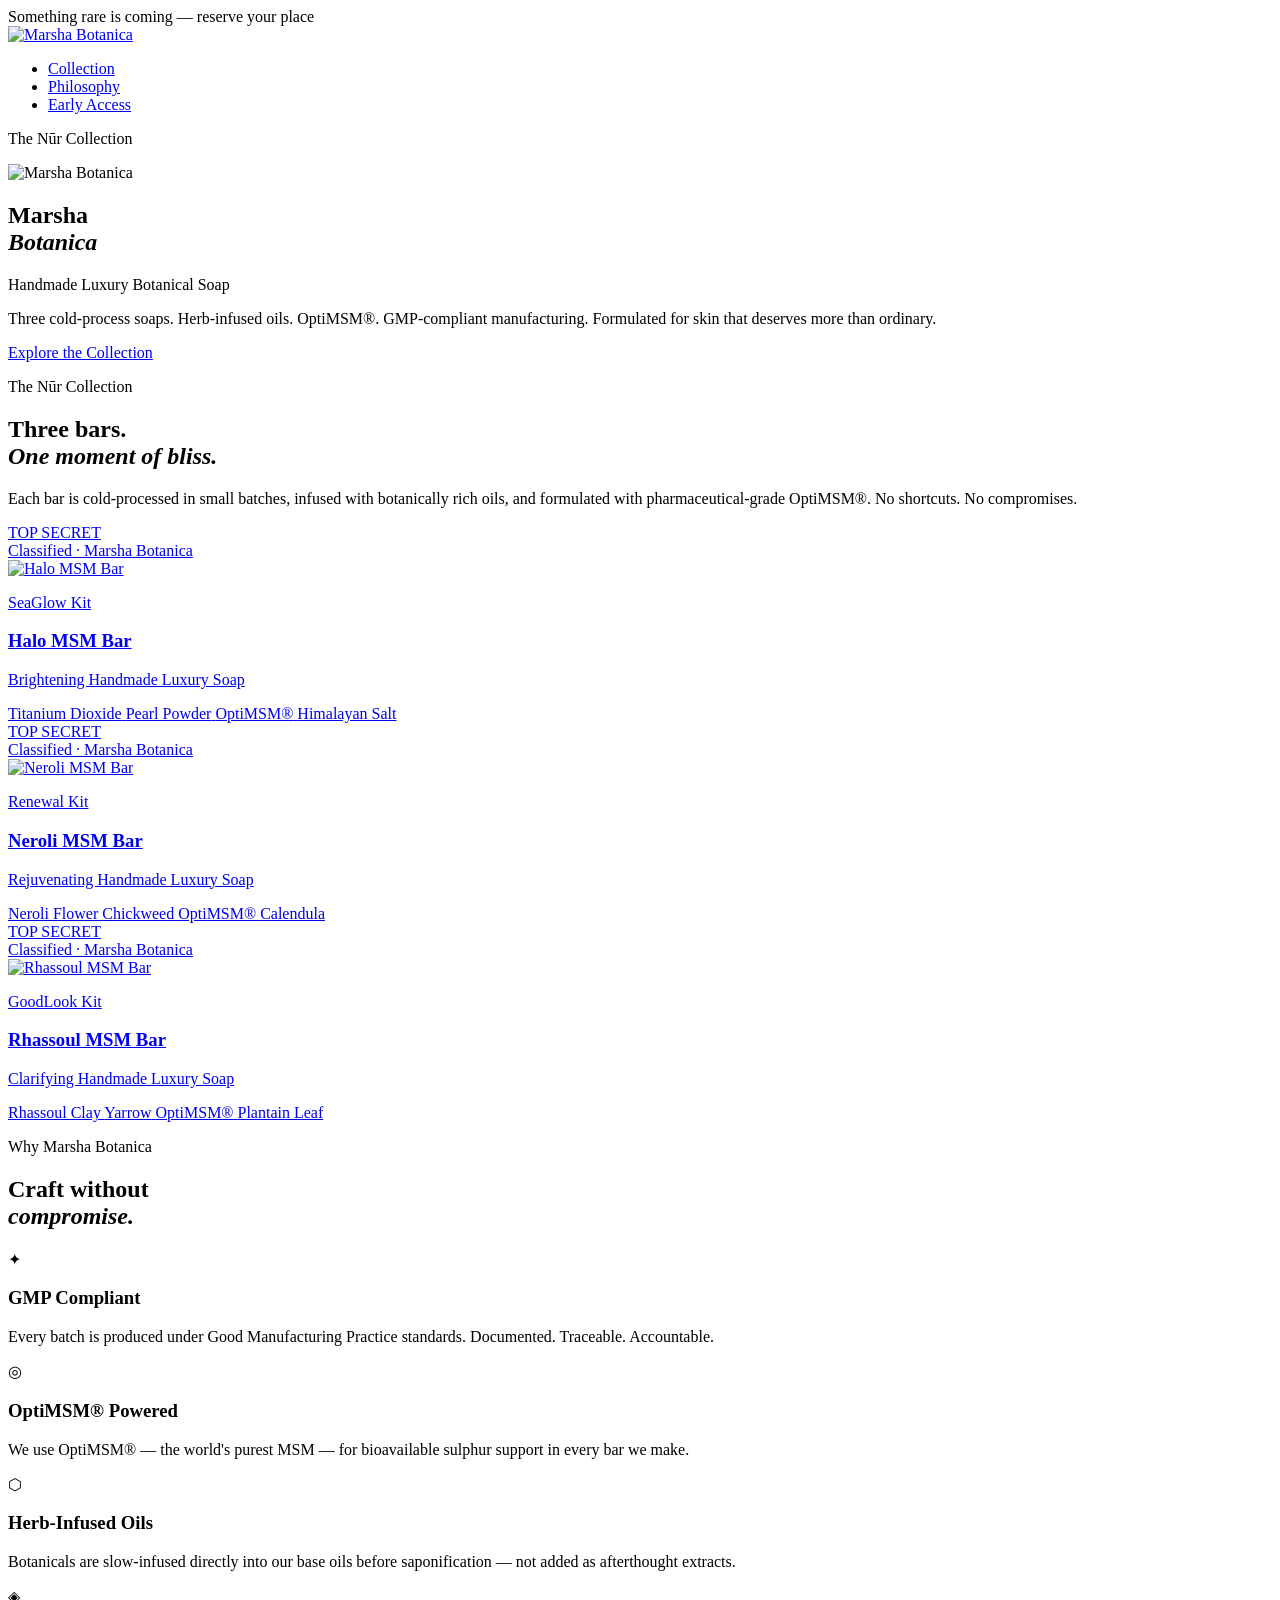
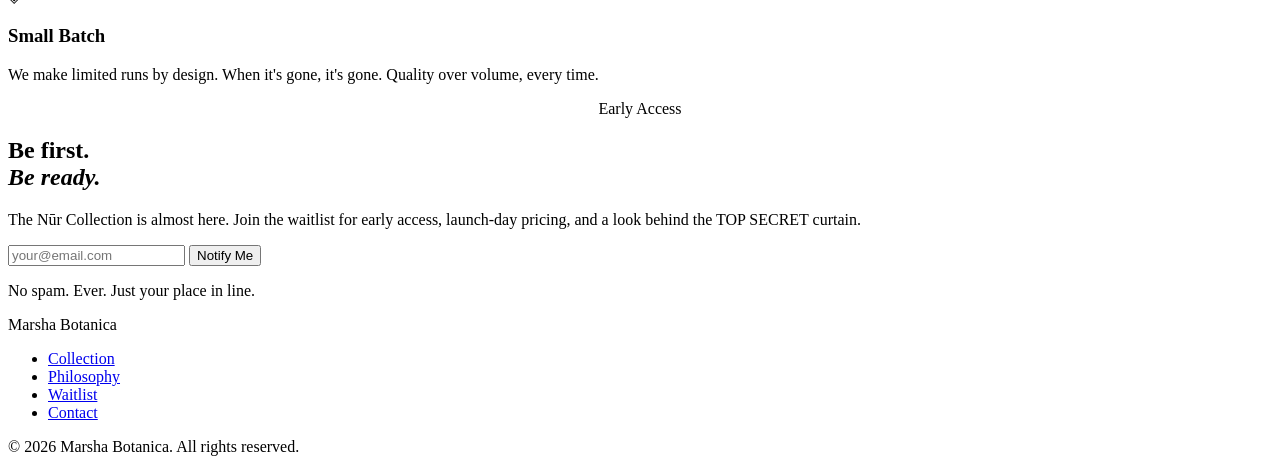
==== commit ac313277: "Add files via upload" ====
--- a/index.html
+++ b/index.html
@@ -1,795 +1,220 @@
 <!DOCTYPE html>
 <html lang="en">
 <head>
-<meta charset="UTF-8"/>
-<meta name="viewport" content="width=device-width, initial-scale=1.0"/>
-<title>Marsha Botanica — Coming Soon</title>
-<link href="https://fonts.googleapis.com/css2?family=Cormorant+Garamond:ital,wght@0,300;0,400;0,500;0,600;1,300;1,400;1,500;1,600&family=Cinzel:wght@400;500&family=DM+Mono:wght@300;400&family=EB+Garamond:ital,wght@0,400;0,500;1,400&display=swap" rel="stylesheet"/>
-
-<script>
-const SITE = {
-  pageTitle:           "Marsha Botanica — Coming Soon",
-  announcementBar:     true,
-  announcementText:    "The Nūr Collection — Coming Soon",
-  shopLive:            false,
-  shopUrl:             "https://marshbotanica.myshopify.com",
-  heroShopButton:      false,
-  showStory:           true,
-  showKits:            true,
-  showEmailCapture:    true,
-  showKitPrices:       false,
-  showAddToCart:       false,
-  kitPrices:           { renewal: "$68", seaglow: "$68", goodlook: "$68" },
-  kitShopUrls:         { renewal: "#", seaglow: "#", goodlook: "#" },
-  supabaseUrl:         "https://ixvvidyjyajejjfaaajd.supabase.co",
-  supabaseAnonKey:     "YOUR_SUPABASE_ANON_KEY",
-};
-</script>
-
-<style>
-:root {
-  /* Mediterranean palette */
-  --sun:       #f5ede0;   /* warm parchment */
-  --linen:     #fdf8f0;   /* lightest ivory */
-  --terracotta:#e8c99a;   /* warm sand */
-  --forest:    #1a3d28;   /* deep olive grove */
-  --sage:      #4a7c59;   /* sage green */
-  --cobalt:    #1b3870;   /* Mediterranean sea */
-  --teal:      #1e6068;   /* sea glass */
-  --gold:      #c9a520;   /* orange blossom gold */
-  --gold-lt:   #e8d080;   /* champagne */
-  --amber:     #d4762a;   /* citrus */
-
-  /* Kit colors */
-  --renewal-bg:  #fdf4e4;
-  --renewal-acc: #c9a520;
-  --renewal-ink: #3d2a08;
-
-  --seaglow-bg:  #e8f4f4;
-  --seaglow-acc: #1e6068;
-  --seaglow-ink: #0d2e30;
-
-  --goodlook-bg: #eef4ec;
-  --goodlook-acc:#2d5c38;
-  --goodlook-ink:#162b1c;
-
-  --text:   #1c180f;
-  --text-2: #3d3524;
-  --text-3: #7a6e52;
-  --border: #ddd0b4;
-}
-
-*{box-sizing:border-box;margin:0;padding:0;}
-html{scroll-behavior:smooth;}
-body{background:var(--linen);color:var(--text);font-family:'EB Garamond',serif;overflow-x:hidden;}
-
-/* ── ANNOUNCEMENT ── */
-#ann-bar{
-  background:var(--forest);
-  text-align:center;padding:9px 24px;
-  font-family:'DM Mono',monospace;font-size:0.53rem;
-  letter-spacing:0.3em;text-transform:uppercase;color:var(--gold-lt);
-}
-
-/* ── NAV ── */
-nav{
-  position:sticky;top:0;z-index:100;
-  padding:14px 48px;
-  display:flex;align-items:center;justify-content:space-between;
-  background:rgba(253,248,240,0.96);backdrop-filter:blur(16px);
-  border-bottom:1px solid rgba(220,208,180,0.5);
-}
-.nav-logo{height:52px;width:auto;display:block;}
-.nav-right{display:flex;align-items:center;gap:28px;}
-.nav-link{
-  font-family:'DM Mono',monospace;font-size:0.53rem;
-  letter-spacing:0.22em;text-transform:uppercase;
-  color:var(--text-3);text-decoration:none;transition:color 0.2s;
-}
-.nav-link:hover{color:var(--forest);}
-.nav-cta{
-  font-family:'DM Mono',monospace;font-size:0.53rem;
-  letter-spacing:0.18em;text-transform:uppercase;
-  background:var(--forest);color:var(--gold-lt);
-  border:none;padding:10px 22px;border-radius:2px;
-  cursor:pointer;text-decoration:none;transition:background 0.2s;
-}
-.nav-cta:hover{background:#254d34;}
-
-/* ── HERO ── */
-.hero{
-  min-height:100vh;
-  display:flex;flex-direction:column;
-  align-items:center;justify-content:center;
-  padding:80px 24px 80px;
-  position:relative;overflow:hidden;
-  background:
-    radial-gradient(ellipse 120% 60% at 50% -5%, rgba(201,165,32,0.08) 0%, transparent 55%),
-    radial-gradient(ellipse 50% 40% at 5% 70%, rgba(26,61,40,0.06) 0%, transparent 50%),
-    radial-gradient(ellipse 50% 40% at 95% 30%, rgba(30,96,104,0.06) 0%, transparent 50%),
-    linear-gradient(180deg, #fdf8f0 0%, #f8efe0 60%, #f2e6d0 100%);
-}
-
-/* sun burst watercolor wash */
-.hero-wash{
-  position:absolute;inset:0;pointer-events:none;
-  background:
-    radial-gradient(ellipse 55% 45% at 72% 18%, rgba(232,192,90,0.12) 0%, transparent 60%),
-    radial-gradient(ellipse 40% 35% at 15% 85%, rgba(26,61,40,0.06) 0%, transparent 50%);
-}
-
-/* floating botanical dots */
-.hero-dots{position:absolute;inset:0;pointer-events:none;}
-.hero-dots span{
-  position:absolute;border-radius:50%;
-  background:var(--gold);opacity:0.12;
-}
-
-.hero-inner{
-  position:relative;z-index:2;
-  display:flex;flex-direction:column;
-  align-items:center;max-width:760px;width:100%;text-align:center;
-}
-
-/* Logo image in hero */
-.hero-logo{
-  width:min(420px, 85vw);
-  height:auto;
-  margin-bottom:32px;
-  /* The logo has a white/light bg — blend it into the hero */
-  mix-blend-mode:multiply;
-  filter:contrast(1.05);
-}
-
-.eyebrow{
-  font-family:'DM Mono',monospace;font-size:0.54rem;
-  letter-spacing:0.36em;color:var(--gold);
-  text-transform:uppercase;margin-bottom:16px;
-}
-
-.rule{
-  width:100%;max-width:420px;
-  display:flex;align-items:center;gap:12px;
-  margin:0 auto 28px;
-}
-.rule-line{flex:1;height:1px;background:linear-gradient(90deg,transparent,var(--terracotta),transparent);}
-.rule-gem{width:4px;height:4px;background:var(--gold);transform:rotate(45deg);flex-shrink:0;}
-.rule-txt{font-family:'DM Mono',monospace;font-size:0.48rem;letter-spacing:0.28em;color:var(--gold);text-transform:uppercase;white-space:nowrap;}
-
-.hero-tagline{
-  font-family:'Cormorant Garamond',serif;
-  font-size:clamp(1.4rem,3.2vw,2.1rem);
-  font-weight:400;font-style:italic;
-  color:var(--text-2);line-height:1.45;
-  max-width:520px;margin-bottom:14px;
-}
-.hero-desc{
-  font-size:1.08rem;color:var(--text-3);
-  line-height:1.85;max-width:460px;margin-bottom:46px;
-}
-
-/* email form */
-.form-wrap{width:100%;max-width:480px;margin-bottom:12px;}
-.form-row{
-  display:flex;border:1.5px solid var(--border);border-radius:3px;
-  overflow:hidden;background:white;
-  box-shadow:0 8px 32px rgba(26,61,40,0.08),0 1px 4px rgba(0,0,0,0.04);
-}
-.form-input{
-  flex:1;border:none;outline:none;padding:16px 20px;
-  font-family:'EB Garamond',serif;font-size:1.05rem;
-  color:var(--text);background:transparent;
-}
-.form-input::placeholder{color:var(--text-3);font-style:italic;}
-.form-btn{
-  background:var(--forest);border:none;padding:16px 26px;
-  font-family:'DM Mono',monospace;font-size:0.54rem;
-  letter-spacing:0.16em;text-transform:uppercase;
-  color:var(--gold-lt);cursor:pointer;transition:background 0.2s;white-space:nowrap;
-}
-.form-btn:hover{background:#254d34;}
-.form-note{font-size:0.72rem;color:var(--text-3);font-style:italic;text-align:center;margin-top:10px;}
-.form-success{
-  display:none;padding:18px;border-radius:3px;text-align:center;
-  border:1px solid rgba(26,61,40,0.15);background:rgba(26,61,40,0.04);
-}
-.form-success p{font-family:'Cormorant Garamond',serif;font-size:1.1rem;font-style:italic;color:var(--forest);}
-
-.hero-scroll{
-  position:absolute;bottom:24px;left:50%;transform:translateX(-50%);
-  display:flex;flex-direction:column;align-items:center;gap:8px;
-  opacity:0.35;animation:bob 3s ease-in-out infinite;
-}
-.hero-scroll span{font-family:'DM Mono',monospace;font-size:0.44rem;letter-spacing:0.22em;color:var(--text-3);text-transform:uppercase;}
-.scroll-line{width:1px;height:26px;background:linear-gradient(var(--gold),transparent);}
-@keyframes bob{0%,100%{transform:translateX(-50%) translateY(0);}50%{transform:translateX(-50%) translateY(6px);}}
-
-/* ── SHARED LAYOUT ── */
-.wrap{max-width:1100px;margin:0 auto;padding:100px 48px;}
-.sec-head{text-align:center;margin-bottom:64px;}
-.sec-head .eyebrow{margin-bottom:12px;}
-.sec-title{
-  font-family:'Cormorant Garamond',serif;
-  font-size:clamp(2.1rem,5vw,3.4rem);
-  font-weight:300;color:var(--forest);line-height:1.08;
-}
-.sec-title em{font-style:italic;}
-.sec-body{font-size:1.05rem;color:var(--text-3);line-height:1.85;max-width:520px;margin:14px auto 0;}
-
-/* ── STORY ── */
-.story-section{
-  background:linear-gradient(180deg,#f8efe0 0%,#f2e6d2 100%);
-  position:relative;
-}
-.story-section::before{
-  content:'';position:absolute;top:0;left:0;right:0;height:1px;
-  background:linear-gradient(90deg,transparent,var(--terracotta),transparent);
-}
-.story-grid{display:grid;grid-template-columns:1fr 1fr;gap:72px;align-items:center;}
-.story-copy{display:flex;flex-direction:column;gap:22px;}
-.story-pull{
-  font-family:'Cormorant Garamond',serif;
-  font-size:clamp(1.3rem,2.5vw,1.7rem);
-  font-weight:400;font-style:italic;color:var(--forest);line-height:1.48;
-  border-left:2px solid var(--gold);padding-left:22px;
-}
-.story-p{font-size:1rem;color:var(--text-2);line-height:1.92;}
-.story-p strong{color:var(--forest);font-weight:500;}
-.story-img-wrap{position:relative;}
-.story-img-frame{
-  border-radius:4px;overflow:hidden;
-  border:1px solid rgba(220,200,160,0.5);
-  box-shadow:0 16px 60px rgba(26,61,40,0.1),0 3px 12px rgba(0,0,0,0.06);
-}
-.story-img-frame img{width:100%;height:460px;object-fit:cover;object-position:center top;display:block;}
-.story-img-cap{
-  font-family:'DM Mono',monospace;font-size:0.5rem;letter-spacing:0.18em;
-  color:var(--text-3);text-transform:uppercase;text-align:right;margin-top:10px;
-}
-.story-img-wrap::before{
-  content:'';position:absolute;top:-10px;right:-10px;
-  width:52px;height:52px;
-  border-top:1.5px solid var(--gold);border-right:1.5px solid var(--gold);
-  pointer-events:none;opacity:0.5;
-}
-.story-img-wrap::after{
-  content:'';position:absolute;bottom:-10px;left:-10px;
-  width:52px;height:52px;
-  border-bottom:1.5px solid var(--gold);border-left:1.5px solid var(--gold);
-  pointer-events:none;opacity:0.5;
-}
-
-.pillars{display:grid;grid-template-columns:repeat(3,1fr);border:1px solid var(--border);margin-top:64px;}
-.pillar{padding:34px 28px;border-right:1px solid var(--border);background:rgba(253,248,240,0.7);transition:background 0.2s;}
-.pillar:last-child{border-right:none;}
-.pillar:hover{background:rgba(26,61,40,0.03);}
-.p-num{font-family:'Cormorant Garamond',serif;font-size:2.8rem;font-weight:300;color:rgba(201,165,32,0.3);line-height:1;margin-bottom:12px;}
-.p-title{font-family:'Cormorant Garamond',serif;font-size:1.12rem;font-weight:500;color:var(--forest);margin-bottom:8px;}
-.p-text{font-size:0.9rem;color:var(--text-3);line-height:1.75;}
-
-/* ══════════════════════════════════════════
-   KITS — each one its own world
-══════════════════════════════════════════ */
-.kits-section{position:relative;}
-
-/* ── Kit 1 — RENEWAL (warm gold, floral ivory) ── */
-.kit-renewal{
-  background:linear-gradient(135deg, var(--renewal-bg) 0%, #fef6e8 50%, #fdf0d8 100%);
-  position:relative;overflow:hidden;
-}
-.kit-renewal::before{
-  content:'';position:absolute;inset:0;pointer-events:none;
-  background:
-    radial-gradient(ellipse 60% 50% at 90% 10%, rgba(201,165,32,0.12) 0%, transparent 55%),
-    radial-gradient(ellipse 40% 40% at 5% 90%, rgba(212,118,42,0.08) 0%, transparent 50%);
-}
-
-/* ── Kit 2 — GOODLOOK (earthy green, clay) ── */
-.kit-goodlook{
-  background:linear-gradient(135deg, var(--goodlook-bg) 0%, #e8f2e8 50%, #deeede 100%);
-  position:relative;overflow:hidden;
-}
-.kit-goodlook::before{
-  content:'';position:absolute;inset:0;pointer-events:none;
-  background:
-    radial-gradient(ellipse 55% 45% at 10% 15%, rgba(45,92,56,0.1) 0%, transparent 55%),
-    radial-gradient(ellipse 40% 35% at 88% 85%, rgba(26,61,40,0.08) 0%, transparent 50%);
-}
-
-/* ── Kit 3 — SEAGLOW (teal, sea glass) ── */
-.kit-seaglow{
-  background:linear-gradient(135deg, var(--seaglow-bg) 0%, #ddf0f2 50%, #cce8ec 100%);
-  position:relative;overflow:hidden;
-}
-.kit-seaglow::before{
-  content:'';position:absolute;inset:0;pointer-events:none;
-  background:
-    radial-gradient(ellipse 60% 50% at 85% 10%, rgba(30,96,104,0.12) 0%, transparent 55%),
-    radial-gradient(ellipse 40% 35% at 10% 85%, rgba(27,56,112,0.07) 0%, transparent 50%);
-}
-
-/* Kit layout */
-.kit-inner{
-  max-width:1100px;margin:0 auto;
-  padding:100px 48px;
-  display:grid;grid-template-columns:1fr 1fr;
-  gap:80px;align-items:center;
-  position:relative;z-index:1;
-}
-.kit-inner.reverse{direction:rtl;}
-.kit-inner.reverse > *{direction:ltr;}
-
-.kit-copy{display:flex;flex-direction:column;gap:20px;}
-
-.kit-num{
-  font-family:'DM Mono',monospace;font-size:0.5rem;
-  letter-spacing:0.3em;text-transform:uppercase;
-  display:inline-block;padding:5px 12px;border-radius:20px;
-  align-self:flex-start;
-}
-.kit-renewal .kit-num{background:rgba(201,165,32,0.12);color:#8a6a00;border:1px solid rgba(201,165,32,0.25);}
-.kit-goodlook .kit-num{background:rgba(45,92,56,0.1);color:#1a4024;border:1px solid rgba(45,92,56,0.2);}
-.kit-seaglow .kit-num{background:rgba(30,96,104,0.1);color:#0d3a40;border:1px solid rgba(30,96,104,0.2);}
-
-.kit-name{
-  font-family:'Cormorant Garamond',serif;
-  font-size:clamp(2.6rem,6vw,4.2rem);
-  font-weight:300;font-style:italic;line-height:0.9;
-}
-.kit-renewal .kit-name{color:var(--renewal-ink);}
-.kit-goodlook .kit-name{color:var(--goodlook-ink);}
-.kit-seaglow .kit-name{color:var(--seaglow-ink);}
-
-.kit-tagline{
-  font-size:1.05rem;line-height:1.75;
-}
-.kit-renewal .kit-tagline{color:rgba(61,42,8,0.65);}
-.kit-goodlook .kit-tagline{color:rgba(22,43,28,0.65);}
-.kit-seaglow .kit-tagline{color:rgba(13,46,48,0.65);}
-
-/* Kit accent rule */
-.kit-rule{
-  width:48px;height:2px;
-  margin:4px 0;
-  border-radius:2px;
-}
-.kit-renewal .kit-rule{background:var(--renewal-acc);}
-.kit-goodlook .kit-rule{background:var(--goodlook-acc);}
-.kit-seaglow .kit-rule{background:var(--seaglow-acc);}
-
-/* Products list */
-.kit-products{display:flex;flex-direction:column;gap:0;margin-top:6px;}
-.kit-product{
-  display:flex;align-items:flex-start;gap:14px;
-  padding:13px 0;
-}
-.kit-product+.kit-product{border-top:1px solid rgba(0,0,0,0.06);}
-.kp-dot{width:7px;height:7px;border-radius:50%;flex-shrink:0;margin-top:8px;}
-.kit-renewal  .kp-dot{background:var(--renewal-acc);}
-.kit-goodlook .kp-dot{background:var(--goodlook-acc);}
-.kit-seaglow  .kp-dot{background:var(--seaglow-acc);}
-.kp-name{font-family:'Cormorant Garamond',serif;font-size:1.05rem;font-weight:500;}
-.kit-renewal  .kp-name{color:var(--renewal-ink);}
-.kit-goodlook .kp-name{color:var(--goodlook-ink);}
-.kit-seaglow  .kp-name{color:var(--seaglow-ink);}
-.kp-type{font-family:'DM Mono',monospace;font-size:0.48rem;letter-spacing:0.14em;text-transform:uppercase;margin-top:2px;opacity:0.5;}
-
-/* Kit photo */
-.kit-photo-wrap{position:relative;}
-.kit-photo-frame{
-  border-radius:4px;overflow:hidden;
-  box-shadow:0 20px 60px rgba(0,0,0,0.1),0 4px 16px rgba(0,0,0,0.06);
-}
-.kit-photo-frame img{
-  width:100%;height:480px;
-  object-fit:cover;object-position:center 20%;
-  display:block;transition:transform 0.5s ease;
-}
-.kit-photo-wrap:hover .kit-photo-frame img{transform:scale(1.03);}
-
-/* corner accents on photos */
-.kit-photo-wrap::before,.kit-photo-wrap::after{
-  content:'';position:absolute;width:44px;height:44px;pointer-events:none;
-}
-.kit-renewal .kit-photo-wrap::before{top:-8px;right:-8px;border-top:1.5px solid var(--renewal-acc);border-right:1.5px solid var(--renewal-acc);opacity:0.5;}
-.kit-renewal .kit-photo-wrap::after{bottom:-8px;left:-8px;border-bottom:1.5px solid var(--renewal-acc);border-left:1.5px solid var(--renewal-acc);opacity:0.5;}
-.kit-goodlook .kit-photo-wrap::before{top:-8px;right:-8px;border-top:1.5px solid var(--goodlook-acc);border-right:1.5px solid var(--goodlook-acc);opacity:0.5;}
-.kit-goodlook .kit-photo-wrap::after{bottom:-8px;left:-8px;border-bottom:1.5px solid var(--goodlook-acc);border-left:1.5px solid var(--goodlook-acc);opacity:0.5;}
-.kit-seaglow .kit-photo-wrap::before{top:-8px;right:-8px;border-top:1.5px solid var(--seaglow-acc);border-right:1.5px solid var(--seaglow-acc);opacity:0.5;}
-.kit-seaglow .kit-photo-wrap::after{bottom:-8px;left:-8px;border-bottom:1.5px solid var(--seaglow-acc);border-left:1.5px solid var(--seaglow-acc);opacity:0.5;}
-
-/* kit dividers */
-.kit-divider{
-  height:1px;
-  background:linear-gradient(90deg,transparent,rgba(0,0,0,0.08),transparent);
-}
-
-/* ── NOTIFY ── */
-.notify-section{
-  background:var(--forest);
-  text-align:center;position:relative;overflow:hidden;
-}
-.notify-section::before{
-  content:'';position:absolute;inset:0;
-  background:radial-gradient(ellipse 100% 80% at 50% 50%,rgba(201,165,32,0.08) 0%,transparent 70%);
-}
-.notify-inner{max-width:560px;margin:0 auto;padding:100px 24px;position:relative;z-index:1;}
-.notify-section .sec-title{color:var(--sun);}
-.notify-section .sec-body{color:rgba(245,237,224,0.58);margin-bottom:40px;}
-.notify-section .eyebrow{color:var(--gold-lt);margin-bottom:14px;}
-.notify-form .form-row{border-color:rgba(255,255,255,0.12);background:rgba(255,255,255,0.05);}
-.notify-form .form-input{color:var(--sun);}
-.notify-form .form-input::placeholder{color:rgba(245,237,224,0.32);}
-.notify-form .form-btn{background:var(--gold);color:var(--forest);}
-.notify-form .form-btn:hover{background:#b8912a;}
-.notify-form .form-note{color:rgba(245,237,224,0.28);margin-top:12px;}
-.notify-form .form-success{border-color:rgba(201,165,32,0.3);background:rgba(201,165,32,0.08);}
-.notify-form .form-success p{color:var(--gold-lt);}
-
-/* Logo in notify section (dark bg — use full logo without blend) */
-.notify-logo{
-  width:200px;height:auto;margin:0 auto 32px;display:block;
-  filter:brightness(0) invert(1) sepia(1) saturate(0.6) brightness(1.4);
-  opacity:0.85;
-}
-
-/* ── FOOTER ── */
-footer{background:#0c1a10;padding:48px 40px;}
-.footer-inner{
-  max-width:1100px;margin:0 auto;
-  display:flex;align-items:center;justify-content:space-between;
-  flex-wrap:wrap;gap:20px;
-}
-.footer-logo{height:36px;width:auto;filter:brightness(0) invert(1) sepia(1) saturate(0.4) brightness(1.1);opacity:0.4;}
-.footer-links{display:flex;gap:22px;flex-wrap:wrap;}
-.footer-links a{
-  font-family:'DM Mono',monospace;font-size:0.5rem;letter-spacing:0.18em;
-  text-transform:uppercase;color:rgba(245,237,224,0.22);text-decoration:none;transition:color 0.2s;
-}
-.footer-links a:hover{color:var(--gold-lt);}
-.footer-copy{font-family:'DM Mono',monospace;font-size:0.48rem;color:rgba(245,237,224,0.16);letter-spacing:0.1em;}
-
-/* ── ANIMATIONS ── */
-.reveal{opacity:0;transform:translateY(22px);transition:opacity 0.78s ease,transform 0.78s ease;}
-.reveal.in{opacity:1;transform:translateY(0);}
-.reveal.d1{transition-delay:0.1s;}.reveal.d2{transition-delay:0.2s;}
-.reveal.d3{transition-delay:0.32s;}.reveal.d4{transition-delay:0.44s;}
-
-/* ── RESPONSIVE ── */
-@media(max-width:860px){
-  nav{padding:12px 20px;}
-  .nav-logo{height:40px;}
-  .wrap,.kit-inner{padding:68px 20px;gap:44px;}
-  .story-grid,.kit-inner{grid-template-columns:1fr;}
-  .story-img-wrap{display:none;}
-  .kit-inner.reverse{direction:ltr;}
-  .pillars{grid-template-columns:1fr;}
-  .pillar{border-right:none;border-bottom:1px solid var(--border);}
-  .pillar:last-child{border-bottom:none;}
-  .kit-photo-frame img{height:320px;}
-  .footer-inner{flex-direction:column;align-items:flex-start;}
-}
-</style>
+  <meta charset="UTF-8"/>
+  <meta name="viewport" content="width=device-width, initial-scale=1.0"/>
+  <meta name="launch-mode" content="pre"/>
+  <!-- Hard-locked in pre-launch mode until inventory is ready. -->
+  <title>Marsha Botanica — The Nūr Collection</title>
+  <meta name="description" content="Handmade luxury botanical soaps. GMP-compliant. OptiMSM-powered. Coming soon."/>
+  <link rel="stylesheet" href="assets/css/style.css"/>
+  <link rel="icon" type="image/jpeg" href="assets/img/logo.jpeg"/>
 </head>
 <body>
 
-<!-- ══ ANNOUNCEMENT ══ -->
-<div id="ann-bar"></div>
-
-<!-- ══ NAV ══ -->
-<nav>
-  <a href="#">
-    <img src="logo.png" alt="Marsha Botanica" class="nav-logo"/>
-  </a>
-  <div class="nav-right" id="nav-right"></div>
-</nav>
-
-<!-- ══ HERO ══ -->
-<section class="hero">
-  <div class="hero-wash"></div>
-
-  <!-- floating botanical specks -->
-  <div class="hero-dots">
-    <span style="width:3px;height:3px;top:18%;left:12%;"></span>
-    <span style="width:4px;height:4px;top:72%;left:8%;opacity:0.08;"></span>
-    <span style="width:3px;height:3px;top:25%;right:10%;"></span>
-    <span style="width:5px;height:5px;top:60%;right:15%;opacity:0.07;background:var(--sage);"></span>
-    <span style="width:2px;height:2px;top:82%;right:28%;opacity:0.1;"></span>
+  <!-- Pre-launch banner -->
+  <div class="launch-banner" data-prelaunch-only>
+    Something rare is coming — reserve your place
   </div>
 
-  <div class="hero-inner">
-
-    <!-- Real logo as hero centerpiece -->
-    <img src="logo.png" alt="Marsha Botanica" class="hero-logo reveal"/>
-
-    <div class="rule reveal d1">
-      <div class="rule-line"></div>
-      <div class="rule-gem"></div>
-      <span class="rule-txt" id="hero-badge">Coming Soon</span>
-      <div class="rule-gem"></div>
-      <div class="rule-line"></div>
-    </div>
-
-    <p class="hero-tagline reveal d2">Quiet luxury you can see, feel, and repeat.</p>
-    <p class="hero-desc reveal d3">Three signature bars. Six precision treatments. One complete cleansing system — crafted from the botanical world for modern skin.</p>
-
-    <div id="hero-cta" class="reveal d4"></div>
-
-  </div>
-
-  <div class="hero-scroll">
-    <span>Discover</span>
-    <div class="scroll-line"></div>
-  </div>
-</section>
-
-<!-- ══ STORY ══ -->
-<section class="story-section" id="story-section">
-  <div class="wrap">
-    <div class="sec-head reveal">
-      <p class="eyebrow">The Philosophy</p>
-      <h2 class="sec-title">Born from the botanical world.<br><em>Built for modern skin.</em></h2>
-      <p class="sec-body">A precision cleansing system — not a collection of soaps. Every element is engineered, tested, and made to be repeated with exactness.</p>
-    </div>
-
-    <div class="story-grid">
-      <div class="story-copy reveal d1">
-        <p class="story-pull">"The system is built so scaling is replication, not reinvention."</p>
-        <p class="story-p">Marsha Botanica is a <strong>luxury-performance cleansing system</strong> — three signature bars paired with six targeted treatments, assembled into three curated kits for three distinct skin intentions.</p>
-        <p class="story-p">Every bar is prepared in small batches using a controlled process with premium botanical ingredients. Precise formulations. Documented by round.</p>
-        <p class="story-p">The brand world is Mediterranean and intentional — warm stone, orange blossom, salt air, sea mineral. The kind of luxury that doesn't announce itself.</p>
+  <!-- Nav -->
+  <nav>
+    <a href="index.html" class="nav-logo">
+      <img src="assets/img/logo.jpeg" alt="Marsha Botanica"/>
+    </a>
+    <ul class="nav-links">
+      <li><a href="#collection">Collection</a></li>
+      <li><a href="#philosophy">Philosophy</a></li>
+      <li><a href="#waitlist" data-prelaunch-only>Early Access</a></li>
+    </ul>
+    <a href="#waitlist" class="nav-cta" data-prelaunch-onlyJoin Waitlist</a>
+    <a href="#waitlist" class="nav-cta" data-live-only style="display:none">Shop Now</a>
+  </nav>
+
+  <!-- Hero -->
+  <section class="hero">
+    <p class="hero-eyebrow">The Nūr Collection</p>
+    <img src="assets/img/logo.jpeg" alt="Marsha Botanica" class="hero-logo"/>
+    <h1>Marsha<br/><em>Botanica</em></h1>
+    <p class="hero-sub">Handmade Luxury Botanical Soap</p>
+    <div class="hero-divider"></div>
+    <p class="hero-desc">
+      Three cold-process soaps. Herb-infused oils. OptiMSM®. GMP-compliant manufacturing.
+      Formulated for skin that deserves more than ordinary.
+    </p>
+    <div class="hero-actions">
+      <a href="#collection" class="btn-primary">Explore the Collection</a>
+      <a href="#waitlist" class="btn-secondary" data-prelaunch-onlyReserve Early Access</a>
+      <a href="#waitlist" class="btn-secondary" data-live-only style="display:none">Shop Now</a>
+    </div>
+  </section>
+
+  <!-- Collection -->
+  <section id="collection">
+    <div class="collection">
+      <div class="collection-header reveal">
+        <p class="section-eyebrow">The Nūr Collection</p>
+        <h2 class="section-title">Three bars.<br/><em>One moment of bliss.</em></h2>
+        <p class="collection-desc">
+          Each bar is cold-processed in small batches, infused with botanically rich oils,
+          and formulated with pharmaceutical-grade OptiMSM®. No shortcuts. No compromises.
+        </p>
       </div>
-      <div class="story-img-wrap reveal d2">
-        <div class="story-img-frame">
-          <img src="img-display-all.png" alt="The Nūr Collection"/>
-        </div>
-        <p class="story-img-cap">The Nūr Collection — Renewal · GoodLook · SeaGlow</p>
+
+      <div class="products-grid">
+
+        <!-- Halo MSM Bar -->
+        <a href="products/halo-msm-bar.html" class="product-card card-halo reveal">
+          <div class="product-card-img">
+            <!-- TOP SECRET overlay (pre-launch) -->
+            <div class="secret-overlay">
+              <div class="secret-corner tl"></div>
+              <div class="secret-corner tr"></div>
+              <div class="secret-corner bl"></div>
+              <div class="secret-corner br"></div>
+              <div class="secret-stamp">
+                <div class="secret-stamp-text">TOP SECRET</div>
+                <div class="secret-stamp-sub">Classified · Marsha Botanica</div>
+              </div>
+            </div>
+            <!-- Real image (live mode) -->
+            <img src="assets/img/halo-msm-bar.webp" alt="Halo MSM Bar" class="product-real-img hidden"/>
+          </div>
+          <div class="product-card-body">
+            <p class="product-card-kit">SeaGlow Kit</p>
+            <h3 class="product-card-name">Halo MSM Bar</h3>
+            <p class="product-card-tagline">Brightening Handmade Luxury Soap</p>
+            <div class="product-card-tags">
+              <span class="tag">Titanium Dioxide</span>
+              <span class="tag">Pearl Powder</span>
+              <span class="tag">OptiMSM®</span>
+              <span class="tag">Himalayan Salt</span>
+            </div>
+          </div>
+        </a>
+
+        <!-- Neroli MSM Bar -->
+        <a href="products/neroli-msm-bar.html" class="product-card card-neroli reveal">
+          <div class="product-card-img">
+            <div class="secret-overlay">
+              <div class="secret-corner tl"></div>
+              <div class="secret-corner tr"></div>
+              <div class="secret-corner bl"></div>
+              <div class="secret-corner br"></div>
+              <div class="secret-stamp">
+                <div class="secret-stamp-text">TOP SECRET</div>
+                <div class="secret-stamp-sub">Classified · Marsha Botanica</div>
+              </div>
+            </div>
+            <img src="assets/img/neroli-msm-bar.webp" alt="Neroli MSM Bar" class="product-real-img hidden"/>
+          </div>
+          <div class="product-card-body">
+            <p class="product-card-kit">Renewal Kit</p>
+            <h3 class="product-card-name">Neroli MSM Bar</h3>
+            <p class="product-card-tagline">Rejuvenating Handmade Luxury Soap</p>
+            <div class="product-card-tags">
+              <span class="tag">Neroli Flower</span>
+              <span class="tag">Chickweed</span>
+              <span class="tag">OptiMSM®</span>
+              <span class="tag">Calendula</span>
+            </div>
+          </div>
+        </a>
+
+        <!-- Rhassoul MSM Bar -->
+        <a href="products/rhassoul-msm-bar.html" class="product-card card-rhassoul reveal">
+          <div class="product-card-img">
+            <div class="secret-overlay">
+              <div class="secret-corner tl"></div>
+              <div class="secret-corner tr"></div>
+              <div class="secret-corner bl"></div>
+              <div class="secret-corner br"></div>
+              <div class="secret-stamp">
+                <div class="secret-stamp-text">TOP SECRET</div>
+                <div class="secret-stamp-sub">Classified · Marsha Botanica</div>
+              </div>
+            </div>
+            <img src="assets/img/rhassoul-msm-bar.webp" alt="Rhassoul MSM Bar" class="product-real-img hidden"/>
+          </div>
+          <div class="product-card-body">
+            <p class="product-card-kit">GoodLook Kit</p>
+            <h3 class="product-card-name">Rhassoul MSM Bar</h3>
+            <p class="product-card-tagline">Clarifying Handmade Luxury Soap</p>
+            <div class="product-card-tags">
+              <span class="tag">Rhassoul Clay</span>
+              <span class="tag">Yarrow</span>
+              <span class="tag">OptiMSM®</span>
+              <span class="tag">Plantain Leaf</span>
+            </div>
+          </div>
+        </a>
+
+      </div><!-- /products-grid -->
+    </div>
+  </section>
+
+  <!-- Philosophy / Pillars -->
+  <section class="pillars" id="philosophy">
+    <div class="pillars-inner">
+      <div class="pillars-header reveal">
+        <p class="section-eyebrow">Why Marsha Botanica</p>
+        <h2 class="section-title" style="color:var(--cream)">Craft without<br/><em>compromise.</em></h2>
       </div>
-    </div>
-
-    <div class="pillars reveal d1">
-      <div class="pillar">
-        <div class="p-num">01</div>
-        <div class="p-title">Performance Formulated</div>
-        <p class="p-text">Each bar is built around a proprietary blend of active ingredients — carefully selected, precisely dosed, and consistent across every batch.</p>
+      <div class="pillars-grid">
+        <div class="pillar reveal">
+          <div class="pillar-icon">✦</div>
+          <h3 class="pillar-title">GMP Compliant</h3>
+          <p class="pillar-text">Every batch is produced under Good Manufacturing Practice standards. Documented. Traceable. Accountable.</p>
+        </div>
+        <div class="pillar reveal">
+          <div class="pillar-icon">◎</div>
+          <h3 class="pillar-title">OptiMSM® Powered</h3>
+          <p class="pillar-text">We use OptiMSM® — the world's purest MSM — for bioavailable sulphur support in every bar we make.</p>
+        </div>
+        <div class="pillar reveal">
+          <div class="pillar-icon">⬡</div>
+          <h3 class="pillar-title">Herb-Infused Oils</h3>
+          <p class="pillar-text">Botanicals are slow-infused directly into our base oils before saponification — not added as afterthought extracts.</p>
+        </div>
+        <div class="pillar reveal">
+          <div class="pillar-icon">◈</div>
+          <h3 class="pillar-title">Small Batch</h3>
+          <p class="pillar-text">We make limited runs by design. When it's gone, it's gone. Quality over volume, every time.</p>
+        </div>
       </div>
-      <div class="pillar">
-        <div class="p-num">02</div>
-        <div class="p-title">Botanical Infused</div>
-        <p class="p-text">Made with premium botanical ingredients in a controlled small-batch process. Quality-first from raw material to finished bar.</p>
-      </div>
-      <div class="pillar">
-        <div class="p-num">03</div>
-        <div class="p-title">System Built</div>
-        <p class="p-text">Three kits. Nine products. One architecture. Each component designed to work together as a complete, repeatable regimen.</p>
-      </div>
-    </div>
-  </div>
-</section>
-
-<!-- ══ KITS ══ -->
-<section class="kits-section" id="kits-section">
-
-  <!-- ── RENEWAL ── warm gold, floral ivory -->
-  <div class="kit-renewal">
-    <div class="kit-inner">
-      <div class="kit-copy reveal">
-        <span class="kit-num">Kit 01</span>
-        <h2 class="kit-name">Renewal</h2>
-        <div class="kit-rule"></div>
-        <p class="kit-tagline">Revitalizing daily cleanse paired with restorative treatments. Floral-citrus elegance, face-first.</p>
-        <div class="kit-products">
-          <div class="kit-product">
-            <div class="kp-dot"></div>
-            <div><div class="kp-name">Neroli Bar — <em style="font-size:0.82em;opacity:0.7">Top Secret</em></div><div class="kp-type">Handcrafted · Coming Soon</div></div>
-          </div>
-          <div class="kit-product">
-            <div class="kp-dot"></div>
-            <div><div class="kp-name">Barrier Veil</div><div class="kp-type">Treatment · Protective</div></div>
-          </div>
-          <div class="kit-product">
-            <div class="kp-dot"></div>
-            <div><div class="kp-name">Elixir Layla</div><div class="kp-type">Treatment · Restorative</div></div>
-          </div>
-        </div>
-        <div id="commerce-renewal"></div>
-      </div>
-      <div class="kit-photo-wrap reveal d2">
-        <div class="kit-photo-frame">
-          <img src="img-renewal.png" alt="Renewal Kit"/>
-        </div>
-      </div>
-    </div>
-  </div>
-
-  <div class="kit-divider"></div>
-
-  <!-- ── GOODLOOK ── earthy green, clay -->
-  <div class="kit-goodlook">
-    <div class="kit-inner reverse">
-      <div class="kit-copy reveal">
-        <span class="kit-num">Kit 02</span>
-        <h2 class="kit-name">GoodLook</h2>
-        <div class="kit-rule"></div>
-        <p class="kit-tagline">Purify · Balance · Restore. Clarifying mineral texture with a grounding, earthy intelligence.</p>
-        <div class="kit-products">
-          <div class="kit-product">
-            <div class="kp-dot"></div>
-            <div><div class="kp-name">Rhassoul Bar — <em style="font-size:0.82em;opacity:0.7">Top Secret</em></div><div class="kp-type">Handcrafted · Coming Soon</div></div>
-          </div>
-          <div class="kit-product">
-            <div class="kp-dot"></div>
-            <div><div class="kp-name">Calm Dew</div><div class="kp-type">Treatment · Clarifying</div></div>
-          </div>
-          <div class="kit-product">
-            <div class="kp-dot"></div>
-            <div><div class="kp-name">Canopy Complex</div><div class="kp-type">Treatment · Overnight Repair</div></div>
-          </div>
-        </div>
-        <div id="commerce-goodlook"></div>
-      </div>
-      <div class="kit-photo-wrap reveal d2">
-        <div class="kit-photo-frame">
-          <img src="img-goodlook.png" alt="GoodLook Kit"/>
-        </div>
-      </div>
-    </div>
-  </div>
-
-  <div class="kit-divider"></div>
-
-  <!-- ── SEAGLOW ── teal, sea glass -->
-  <div class="kit-seaglow">
-    <div class="kit-inner">
-      <div class="kit-copy reveal">
-        <span class="kit-num">Kit 03</span>
-        <h2 class="kit-name">SeaGlow</h2>
-        <div class="kit-rule"></div>
-        <p class="kit-tagline">Polished mineral finish. Sea-mineral intelligence and quiet luminous radiance from the coastline.</p>
-        <div class="kit-products">
-          <div class="kit-product">
-            <div class="kp-dot"></div>
-            <div><div class="kp-name">Halo Bar — <em style="font-size:0.82em;opacity:0.7">Top Secret</em></div><div class="kp-type">Handcrafted · Coming Soon</div></div>
-          </div>
-          <div class="kit-product">
-            <div class="kp-dot"></div>
-            <div><div class="kp-name">Kelp Coat</div><div class="kp-type">Treatment · Protective</div></div>
-          </div>
-          <div class="kit-product">
-            <div class="kp-dot"></div>
-            <div><div class="kp-name">Essentia Azure</div><div class="kp-type">Treatment · Brightening</div></div>
-          </div>
-        </div>
-        <div id="commerce-seaglow"></div>
-      </div>
-      <div class="kit-photo-wrap reveal d2">
-        <div class="kit-photo-frame">
-          <img src="img-seaglow.png" alt="SeaGlow Kit"/>
-        </div>
-      </div>
-    </div>
-  </div>
-
-</section>
-
-<!-- ══ NOTIFY ══ -->
-<section class="notify-section" id="notify-section">
-  <div class="notify-inner" id="notify-inner"></div>
-</section>
-
-<!-- ══ FOOTER ══ -->
-<footer>
-  <div class="footer-inner">
-    <img src="logo.png" alt="Marsha Botanica" class="footer-logo"/>
-    <div class="footer-links" id="footer-links"></div>
+    </div>
+  </section>
+
+  <!-- Waitlist (pre-launch only) -->
+  <section class="waitlist" id="waitlist" data-prelaunch-only>
+    <div class="waitlist-inner">
+      <p class="section-eyebrow" style="text-align:center">Early Access</p>
+      <h2 class="waitlist-title reveal">Be first.<br/><em>Be ready.</em></h2>
+      <p class="waitlist-desc reveal">
+        The Nūr Collection is almost here. Join the waitlist for early access,
+        launch-day pricing, and a look behind the TOP SECRET curtain.
+      </p>
+      <form class="waitlist-form reveal" data-endpoint="">
+        <input type="email" placeholder="your@email.com" autocomplete="email" required/>
+        <button type="submit">Notify Me</button>
+      </form>
+      <p class="waitlist-status reveal" aria-live="polite"></p>
+      <p class="waitlist-note reveal">No spam. Ever. Just your place in line.</p>
+    </div>
+  </section>
+
+  <!-- Footer -->
+  <footer>
+    <div class="footer-logo">Marsha Botanica</div>
+    <ul class="footer-links">
+      <li><a href="#collection">Collection</a></li>
+      <li><a href="#philosophy">Philosophy</a></li>
+      <li><a href="#waitlist" data-prelaunch-only>Waitlist</a></li>
+      <li><a href="mailto:hello@marshabotanica.com">Contact</a></li>
+    </ul>
     <p class="footer-copy">© 2026 Marsha Botanica. All rights reserved.</p>
-  </div>
-</footer>
-
-<script>
-(function(){
-  document.title = SITE.pageTitle;
-
-  // ANN BAR
-  const bar = document.getElementById('ann-bar');
-  bar.style.display = SITE.announcementBar ? 'block' : 'none';
-  if(SITE.announcementBar) bar.textContent = SITE.announcementText;
-
-  // HERO BADGE
-  document.getElementById('hero-badge').textContent = SITE.shopLive ? 'Now Available' : 'Coming Soon';
-
-  // NAV
-  let nav = '';
-  nav += `<a href="#story-section" class="nav-link">Our Story</a>`;
-  nav += `<a href="#kits-section" class="nav-link">The Collection</a>`;
-  nav += SITE.shopLive
-    ? `<a href="${SITE.shopUrl}" class="nav-cta">Shop Now</a>`
-    : `<a href="#notify-section" class="nav-cta">Join the List</a>`;
-  document.getElementById('nav-right').innerHTML = nav;
-
-  // HERO CTA
-  const heroCTA = document.getElementById('hero-cta');
-  if(SITE.shopLive && SITE.heroShopButton){
-    heroCTA.innerHTML = `<a href="${SITE.shopUrl}" style="display:inline-block;background:var(--forest);color:var(--gold-lt);font-family:'DM Mono',monospace;font-size:0.6rem;letter-spacing:0.2em;text-transform:uppercase;padding:18px 44px;border-radius:2px;text-decoration:none;">Shop the Collection</a>`;
-  } else if(SITE.showEmailCapture){
-    heroCTA.innerHTML = `
-      <div class="form-wrap">
-        <form class="form-row" id="hero-form" onsubmit="captureEmail(event,'hero-form','hero-ok')">
-          <input class="form-input" type="email" placeholder="Your email address" required/>
-          <button class="form-btn" type="submit">Notify Me</button>
-        </form>
-        <div class="form-success" id="hero-ok"><p>You're on the list. We'll be in touch.</p></div>
-        <p class="form-note">Be first to know when we launch.</p>
-      </div>`;
-  }
-
-  // KIT COMMERCE
-  ['renewal','seaglow','goodlook'].forEach(k => {
-    const el = document.getElementById(`commerce-${k}`);
-    if(!el) return;
-    let html = '';
-    if(SITE.showKitPrices) html += `<div style="font-family:'Cormorant Garamond',serif;font-size:1.5rem;margin-top:8px;">${SITE.kitPrices[k]}</div>`;
-    if(SITE.showAddToCart && SITE.shopLive) html += `<a href="${SITE.kitShopUrls[k]}" style="display:block;text-align:center;padding:14px;margin-top:10px;font-family:'DM Mono',monospace;font-size:0.52rem;letter-spacing:0.18em;text-transform:uppercase;text-decoration:none;border-radius:2px;background:currentColor;">Add to Cart</a>`;
-    el.innerHTML = html;
-  });
-
-  // NOTIFY SECTION
-  const ni = document.getElementById('notify-inner');
-  if(SITE.shopLive){
-    ni.innerHTML = `
-      <img src="logo.png" alt="Marsha Botanica" class="notify-logo"/>
-      <p class="eyebrow reveal">The Nūr Collection</p>
-      <h2 class="sec-title reveal d1">The collection<br><em>is here.</em></h2>
-      <p class="sec-body reveal d2" style="margin-bottom:40px">Three signature bars. Six precision treatments. Three curated kits. Ready for you now.</p>
-      <a href="${SITE.shopUrl}" style="display:inline-block;background:var(--gold);color:var(--forest);font-family:'DM Mono',monospace;font-size:0.6rem;letter-spacing:0.2em;text-transform:uppercase;padding:18px 44px;border-radius:2px;text-decoration:none;" class="reveal d3">Shop the Collection</a>`;
-  } else {
-    ni.innerHTML = `
-      <img src="logo.png" alt="Marsha Botanica" class="notify-logo"/>
-      <p class="eyebrow reveal">The Nūr Collection</p>
-      <h2 class="sec-title reveal d1">Be the first to experience<br><em>something different.</em></h2>
-      <p class="sec-body reveal d2">We're in final development. When the collection launches, you'll know before anyone else. One email. No noise.</p>
-      <div class="form-wrap notify-form reveal d3" style="margin:32px auto 0">
-        <form class="form-row" id="notify-form" onsubmit="captureEmail(event,'notify-form','notify-ok')">
-          <input class="form-input" type="email" placeholder="Your email address" required/>
-          <button class="form-btn" type="submit">Join the List</button>
-        </form>
-        <div class="form-success" id="notify-ok"><p>You're on the list. We'll be in touch.</p></div>
-        <p class="form-note">MarshaBotanica.com — launching 2026</p>
-      </div>`;
-  }
-
-  // FOOTER LINKS
-  document.getElementById('footer-links').innerHTML = `
-    <a href="mailto:hello@marshbotanica.com">Contact</a>
-    <a href="#">Privacy</a>
-    <a href="#">Instagram</a>`;
-
-  // SCROLL REVEAL
-  const io = new IntersectionObserver(
-    entries => entries.forEach(e => { if(e.isIntersecting) e.target.classList.add('in'); }),
-    { threshold: 0.1 }
-  );
-  document.querySelectorAll('.reveal').forEach(el => io.observe(el));
-
-})();
-
-async function captureEmail(e, formId, successId){
-  e.preventDefault();
-  const form = document.getElementById(formId);
-  const success = document.getElementById(successId);
-  const email = form.querySelector('input[type=email]').value;
-  try {
-    const res = await fetch(`${SITE.supabaseUrl}/rest/v1/waitlist`,{
-      method:'POST',
-      headers:{'Content-Type':'application/json','apikey':SITE.supabaseAnonKey,'Authorization':`Bearer ${SITE.supabaseAnonKey}`,'Prefer':'return=minimal'},
-      body:JSON.stringify({email,source:'website'})
-    });
-    if(res.ok || res.status===409){ form.style.display='none'; success.style.display='block'; }
-    else throw new Error(res.status);
-  } catch(err){
-    form.style.display='none'; success.style.display='block';
-  }
-}
-</script>
+  </footer>
+
+  <script src="assets/js/launch.js"></script>
 </body>
 </html>
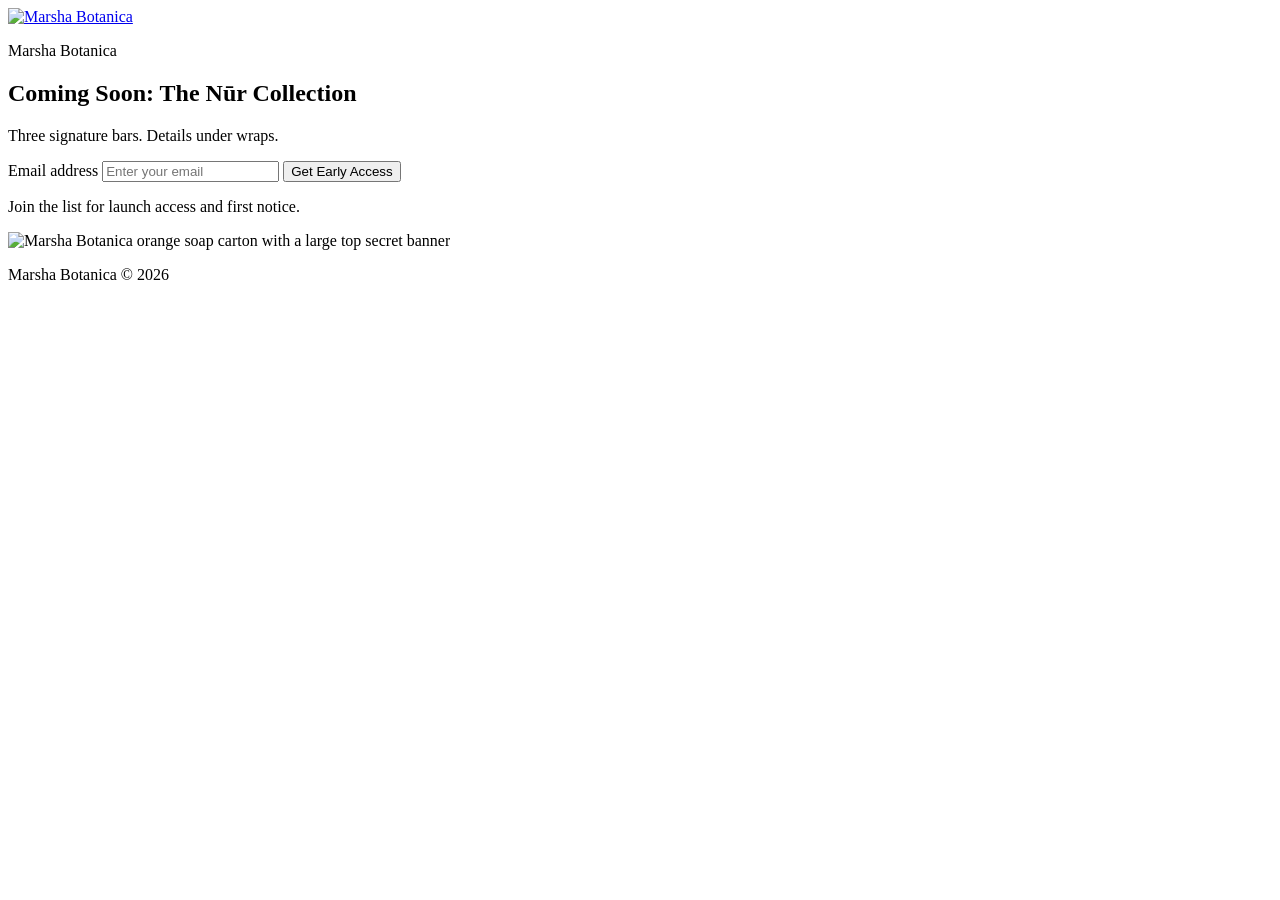
==== commit e0469576: "Add files via upload" ====
--- a/index.html
+++ b/index.html
@@ -1,218 +1,41 @@
 <!DOCTYPE html>
 <html lang="en">
 <head>
-  <meta charset="UTF-8"/>
-  <meta name="viewport" content="width=device-width, initial-scale=1.0"/>
-  <meta name="launch-mode" content="pre"/>
-  <!-- Hard-locked in pre-launch mode until inventory is ready. -->
-  <title>Marsha Botanica — The Nūr Collection</title>
-  <meta name="description" content="Handmade luxury botanical soaps. GMP-compliant. OptiMSM-powered. Coming soon."/>
-  <link rel="stylesheet" href="assets/css/style.css"/>
-  <link rel="icon" type="image/jpeg" href="assets/img/logo.jpeg"/>
+  <meta charset="UTF-8" />
+  <meta name="viewport" content="width=device-width, initial-scale=1.0" />
+  <meta name="launch-mode" content="pre" />
+  <title>Marsha Botanica — Coming Soon: The Nūr Collection</title>
+  <meta name="description" content="Marsha Botanica is preparing to unveil The Nūr Collection. Three signature bars. Details under wraps." />
+  <link rel="stylesheet" href="assets/css/style.css" />
+  <link rel="icon" type="image/jpeg" href="assets/img/logo.jpeg" />
 </head>
 <body>
+  <main class="prelaunch-shell">
+    <section class="hero-card reveal">
+      <a href="index.html" class="brand-lockup" aria-label="Marsha Botanica home">
+        <img src="assets/img/logo.jpeg" alt="Marsha Botanica" class="brand-logo" />
+      </a>
 
-  <!-- Pre-launch banner -->
-  <div class="launch-banner" data-prelaunch-only>
-    Something rare is coming — reserve your place
-  </div>
+      <p class="eyebrow">Marsha Botanica</p>
+      <h1>Coming Soon: The Nūr Collection</h1>
+      <p class="subtext">Three signature bars. Details under wraps.</p>
 
-  <!-- Nav -->
-  <nav>
-    <a href="index.html" class="nav-logo">
-      <img src="assets/img/logo.jpeg" alt="Marsha Botanica"/>
-    </a>
-    <ul class="nav-links">
-      <li><a href="#collection">Collection</a></li>
-      <li><a href="#philosophy">Philosophy</a></li>
-      <li><a href="#waitlist" data-prelaunch-only>Early Access</a></li>
-    </ul>
-    <a href="#waitlist" class="nav-cta" data-prelaunch-onlyJoin Waitlist</a>
-    <a href="#waitlist" class="nav-cta" data-live-only style="display:none">Shop Now</a>
-  </nav>
+      <form class="waitlist-form" data-endpoint="" novalidate>
+        <label class="sr-only" for="waitlist-email">Email address</label>
+        <input id="waitlist-email" type="email" placeholder="Enter your email" autocomplete="email" required />
+        <button type="submit">Get Early Access</button>
+      </form>
+      <p class="waitlist-status" aria-live="polite"></p>
+      <p class="microcopy">Join the list for launch access and first notice.</p>
+    </section>
 
-  <!-- Hero -->
-  <section class="hero">
-    <p class="hero-eyebrow">The Nūr Collection</p>
-    <img src="assets/img/logo.jpeg" alt="Marsha Botanica" class="hero-logo"/>
-    <h1>Marsha<br/><em>Botanica</em></h1>
-    <p class="hero-sub">Handmade Luxury Botanical Soap</p>
-    <div class="hero-divider"></div>
-    <p class="hero-desc">
-      Three cold-process soaps. Herb-infused oils. OptiMSM®. GMP-compliant manufacturing.
-      Formulated for skin that deserves more than ordinary.
-    </p>
-    <div class="hero-actions">
-      <a href="#collection" class="btn-primary">Explore the Collection</a>
-      <a href="#waitlist" class="btn-secondary" data-prelaunch-onlyReserve Early Access</a>
-      <a href="#waitlist" class="btn-secondary" data-live-only style="display:none">Shop Now</a>
-    </div>
-  </section>
+    <section class="image-card reveal" aria-label="Prelaunch teaser image">
+      <img src="assets/img/prelaunch-hero.png" alt="Marsha Botanica orange soap carton with a large top secret banner" class="hero-image" />
+    </section>
+  </main>
 
-  <!-- Collection -->
-  <section id="collection">
-    <div class="collection">
-      <div class="collection-header reveal">
-        <p class="section-eyebrow">The Nūr Collection</p>
-        <h2 class="section-title">Three bars.<br/><em>One moment of bliss.</em></h2>
-        <p class="collection-desc">
-          Each bar is cold-processed in small batches, infused with botanically rich oils,
-          and formulated with pharmaceutical-grade OptiMSM®. No shortcuts. No compromises.
-        </p>
-      </div>
-
-      <div class="products-grid">
-
-        <!-- Halo MSM Bar -->
-        <a href="products/halo-msm-bar.html" class="product-card card-halo reveal">
-          <div class="product-card-img">
-            <!-- TOP SECRET overlay (pre-launch) -->
-            <div class="secret-overlay">
-              <div class="secret-corner tl"></div>
-              <div class="secret-corner tr"></div>
-              <div class="secret-corner bl"></div>
-              <div class="secret-corner br"></div>
-              <div class="secret-stamp">
-                <div class="secret-stamp-text">TOP SECRET</div>
-                <div class="secret-stamp-sub">Classified · Marsha Botanica</div>
-              </div>
-            </div>
-            <!-- Real image (live mode) -->
-            <img src="assets/img/halo-msm-bar.webp" alt="Halo MSM Bar" class="product-real-img hidden"/>
-          </div>
-          <div class="product-card-body">
-            <p class="product-card-kit">SeaGlow Kit</p>
-            <h3 class="product-card-name">Halo MSM Bar</h3>
-            <p class="product-card-tagline">Brightening Handmade Luxury Soap</p>
-            <div class="product-card-tags">
-              <span class="tag">Titanium Dioxide</span>
-              <span class="tag">Pearl Powder</span>
-              <span class="tag">OptiMSM®</span>
-              <span class="tag">Himalayan Salt</span>
-            </div>
-          </div>
-        </a>
-
-        <!-- Neroli MSM Bar -->
-        <a href="products/neroli-msm-bar.html" class="product-card card-neroli reveal">
-          <div class="product-card-img">
-            <div class="secret-overlay">
-              <div class="secret-corner tl"></div>
-              <div class="secret-corner tr"></div>
-              <div class="secret-corner bl"></div>
-              <div class="secret-corner br"></div>
-              <div class="secret-stamp">
-                <div class="secret-stamp-text">TOP SECRET</div>
-                <div class="secret-stamp-sub">Classified · Marsha Botanica</div>
-              </div>
-            </div>
-            <img src="assets/img/neroli-msm-bar.webp" alt="Neroli MSM Bar" class="product-real-img hidden"/>
-          </div>
-          <div class="product-card-body">
-            <p class="product-card-kit">Renewal Kit</p>
-            <h3 class="product-card-name">Neroli MSM Bar</h3>
-            <p class="product-card-tagline">Rejuvenating Handmade Luxury Soap</p>
-            <div class="product-card-tags">
-              <span class="tag">Neroli Flower</span>
-              <span class="tag">Chickweed</span>
-              <span class="tag">OptiMSM®</span>
-              <span class="tag">Calendula</span>
-            </div>
-          </div>
-        </a>
-
-        <!-- Rhassoul MSM Bar -->
-        <a href="products/rhassoul-msm-bar.html" class="product-card card-rhassoul reveal">
-          <div class="product-card-img">
-            <div class="secret-overlay">
-              <div class="secret-corner tl"></div>
-              <div class="secret-corner tr"></div>
-              <div class="secret-corner bl"></div>
-              <div class="secret-corner br"></div>
-              <div class="secret-stamp">
-                <div class="secret-stamp-text">TOP SECRET</div>
-                <div class="secret-stamp-sub">Classified · Marsha Botanica</div>
-              </div>
-            </div>
-            <img src="assets/img/rhassoul-msm-bar.webp" alt="Rhassoul MSM Bar" class="product-real-img hidden"/>
-          </div>
-          <div class="product-card-body">
-            <p class="product-card-kit">GoodLook Kit</p>
-            <h3 class="product-card-name">Rhassoul MSM Bar</h3>
-            <p class="product-card-tagline">Clarifying Handmade Luxury Soap</p>
-            <div class="product-card-tags">
-              <span class="tag">Rhassoul Clay</span>
-              <span class="tag">Yarrow</span>
-              <span class="tag">OptiMSM®</span>
-              <span class="tag">Plantain Leaf</span>
-            </div>
-          </div>
-        </a>
-
-      </div><!-- /products-grid -->
-    </div>
-  </section>
-
-  <!-- Philosophy / Pillars -->
-  <section class="pillars" id="philosophy">
-    <div class="pillars-inner">
-      <div class="pillars-header reveal">
-        <p class="section-eyebrow">Why Marsha Botanica</p>
-        <h2 class="section-title" style="color:var(--cream)">Craft without<br/><em>compromise.</em></h2>
-      </div>
-      <div class="pillars-grid">
-        <div class="pillar reveal">
-          <div class="pillar-icon">✦</div>
-          <h3 class="pillar-title">GMP Compliant</h3>
-          <p class="pillar-text">Every batch is produced under Good Manufacturing Practice standards. Documented. Traceable. Accountable.</p>
-        </div>
-        <div class="pillar reveal">
-          <div class="pillar-icon">◎</div>
-          <h3 class="pillar-title">OptiMSM® Powered</h3>
-          <p class="pillar-text">We use OptiMSM® — the world's purest MSM — for bioavailable sulphur support in every bar we make.</p>
-        </div>
-        <div class="pillar reveal">
-          <div class="pillar-icon">⬡</div>
-          <h3 class="pillar-title">Herb-Infused Oils</h3>
-          <p class="pillar-text">Botanicals are slow-infused directly into our base oils before saponification — not added as afterthought extracts.</p>
-        </div>
-        <div class="pillar reveal">
-          <div class="pillar-icon">◈</div>
-          <h3 class="pillar-title">Small Batch</h3>
-          <p class="pillar-text">We make limited runs by design. When it's gone, it's gone. Quality over volume, every time.</p>
-        </div>
-      </div>
-    </div>
-  </section>
-
-  <!-- Waitlist (pre-launch only) -->
-  <section class="waitlist" id="waitlist" data-prelaunch-only>
-    <div class="waitlist-inner">
-      <p class="section-eyebrow" style="text-align:center">Early Access</p>
-      <h2 class="waitlist-title reveal">Be first.<br/><em>Be ready.</em></h2>
-      <p class="waitlist-desc reveal">
-        The Nūr Collection is almost here. Join the waitlist for early access,
-        launch-day pricing, and a look behind the TOP SECRET curtain.
-      </p>
-      <form class="waitlist-form reveal" data-endpoint="">
-        <input type="email" placeholder="your@email.com" autocomplete="email" required/>
-        <button type="submit">Notify Me</button>
-      </form>
-      <p class="waitlist-status reveal" aria-live="polite"></p>
-      <p class="waitlist-note reveal">No spam. Ever. Just your place in line.</p>
-    </div>
-  </section>
-
-  <!-- Footer -->
-  <footer>
-    <div class="footer-logo">Marsha Botanica</div>
-    <ul class="footer-links">
-      <li><a href="#collection">Collection</a></li>
-      <li><a href="#philosophy">Philosophy</a></li>
-      <li><a href="#waitlist" data-prelaunch-only>Waitlist</a></li>
-      <li><a href="mailto:hello@marshabotanica.com">Contact</a></li>
-    </ul>
-    <p class="footer-copy">© 2026 Marsha Botanica. All rights reserved.</p>
+  <footer class="site-footer">
+    <p>Marsha Botanica © 2026</p>
   </footer>
 
   <script src="assets/js/launch.js"></script>
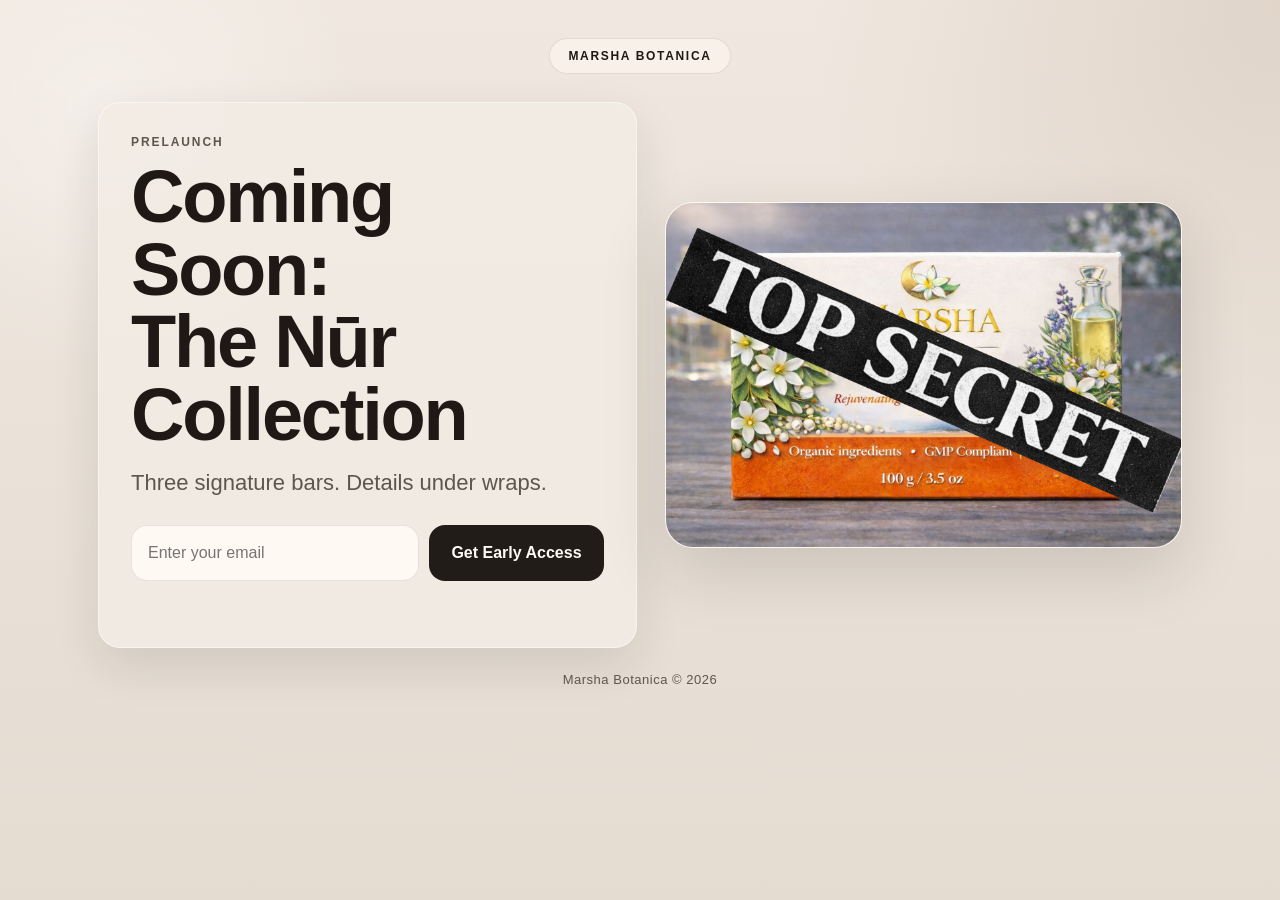
==== commit 0e66fc0f: "Rename index_exact_orange_original_color.html to index.html" ====
--- a/index.html
+++ b/index.html
@@ -1,43 +1,67 @@
 <!DOCTYPE html>
 <html lang="en">
 <head>
-  <meta charset="UTF-8" />
-  <meta name="viewport" content="width=device-width, initial-scale=1.0" />
-  <meta name="launch-mode" content="pre" />
-  <title>Marsha Botanica — Coming Soon: The Nūr Collection</title>
-  <meta name="description" content="Marsha Botanica is preparing to unveil The Nūr Collection. Three signature bars. Details under wraps." />
-  <link rel="stylesheet" href="assets/css/style.css" />
-  <link rel="icon" type="image/jpeg" href="assets/img/logo.jpeg" />
+<meta charset="UTF-8">
+<meta name="viewport" content="width=device-width, initial-scale=1.0">
+<title>Marsha Botanica — Coming Soon</title>
+<meta name="description" content="Coming Soon: The Nūr Collection. Three signature bars. Details under wraps.">
+<style>
+:root{--bg:#e4dbd1;--panel:rgba(242,236,229,.86);--text:#1f1916;--muted:#5f554c;--line:rgba(31,25,22,.10);--button:#221c19;--buttonText:#fffaf4;--input:rgba(255,250,244,.94);--shadow:0 18px 48px rgba(31,25,22,.11);--radius:22px}
+*{box-sizing:border-box}html,body{margin:0;padding:0}
+body{min-height:100vh;font-family:-apple-system,BlinkMacSystemFont,"Segoe UI",Inter,Helvetica,Arial,sans-serif;color:var(--text);background:radial-gradient(circle at top right,rgba(129,95,66,.14),transparent 30%),radial-gradient(circle at 8% 12%,rgba(255,255,255,.36),transparent 18%),linear-gradient(180deg,#f0e8e0 0%,var(--bg) 100%)}
+.wrap{width:min(100%,1120px);margin:0 auto;padding:28px 18px 56px}
+.top{display:flex;justify-content:center;padding:10px 0 18px}
+.brand{display:inline-block;padding:10px 18px;border:1px solid var(--line);border-radius:999px;background:rgba(255,248,240,.55);letter-spacing:.14em;font-size:12px;font-weight:700;text-transform:uppercase}
+.hero{display:grid;grid-template-columns:1.02fr .98fr;gap:28px;align-items:center;margin-top:10px}
+.copy{background:var(--panel);border:1px solid rgba(255,255,255,.5);box-shadow:var(--shadow);border-radius:var(--radius);padding:32px}
+.eyebrow{margin:0 0 12px;font-size:12px;font-weight:700;letter-spacing:.16em;text-transform:uppercase;color:var(--muted)}
+h1{margin:0;font-size:clamp(38px,6vw,74px);line-height:.98;letter-spacing:-.03em}
+.sub{margin:16px 0 0;font-size:clamp(17px,2.3vw,22px);line-height:1.45;color:var(--muted);max-width:34ch}
+.form{margin-top:26px;display:flex;gap:10px;flex-wrap:wrap}
+.email{flex:1 1 260px;min-width:0;height:56px;border-radius:16px;border:1px solid var(--line);background:var(--input);padding:0 16px;font-size:16px;color:var(--text);outline:none}
+.btn{height:56px;border:0;border-radius:16px;padding:0 22px;background:var(--button);color:var(--buttonText);font-size:16px;font-weight:700;cursor:pointer;white-space:nowrap}
+.status{margin-top:12px;min-height:22px;font-size:14px;color:var(--muted)}
+.visual{border-radius:28px;overflow:hidden;box-shadow:0 24px 64px rgba(31,25,22,.15);border:1px solid rgba(255,255,255,.5);background:rgba(255,248,240,.6);position:relative}
+.visual img{display:block;width:100%;height:auto}
+.visual:after{content:"";position:absolute;inset:0;pointer-events:none}
+.foot{margin-top:24px;text-align:center;font-size:13px;color:var(--muted);letter-spacing:.04em}
+@media (max-width:860px){.hero{grid-template-columns:1fr;gap:18px}.copy{padding:24px 20px}.form{flex-direction:column}.btn{width:100%}}
+</style>
 </head>
 <body>
-  <main class="prelaunch-shell">
-    <section class="hero-card reveal">
-      <a href="index.html" class="brand-lockup" aria-label="Marsha Botanica home">
-        <img src="assets/img/logo.jpeg" alt="Marsha Botanica" class="brand-logo" />
-      </a>
-
-      <p class="eyebrow">Marsha Botanica</p>
-      <h1>Coming Soon: The Nūr Collection</h1>
-      <p class="subtext">Three signature bars. Details under wraps.</p>
-
-      <form class="waitlist-form" data-endpoint="" novalidate>
-        <label class="sr-only" for="waitlist-email">Email address</label>
-        <input id="waitlist-email" type="email" placeholder="Enter your email" autocomplete="email" required />
-        <button type="submit">Get Early Access</button>
-      </form>
-      <p class="waitlist-status" aria-live="polite"></p>
-      <p class="microcopy">Join the list for launch access and first notice.</p>
-    </section>
-
-    <section class="image-card reveal" aria-label="Prelaunch teaser image">
-      <img src="assets/img/prelaunch-hero.png" alt="Marsha Botanica orange soap carton with a large top secret banner" class="hero-image" />
-    </section>
-  </main>
-
-  <footer class="site-footer">
-    <p>Marsha Botanica © 2026</p>
-  </footer>
-
-  <script src="assets/js/launch.js"></script>
+<main class="wrap">
+<div class="top"><div class="brand">Marsha Botanica</div></div>
+<section class="hero" aria-label="Coming soon landing page">
+<div class="copy">
+<p class="eyebrow">Prelaunch</p>
+<h1>Coming Soon:<br>The Nūr Collection</h1>
+<p class="sub">Three signature bars. Details under wraps.</p>
+<form class="form" id="waitlistForm" novalidate>
+<label for="email" style="position:absolute;left:-9999px;">Email</label>
+<input class="email" id="email" name="email" type="email" inputmode="email" autocomplete="email" placeholder="Enter your email" required>
+<button class="btn" type="submit">Get Early Access</button>
+</form>
+<div class="status" id="status" aria-live="polite"></div>
+</div>
+<div class="visual">
+<img src="[data-uri]